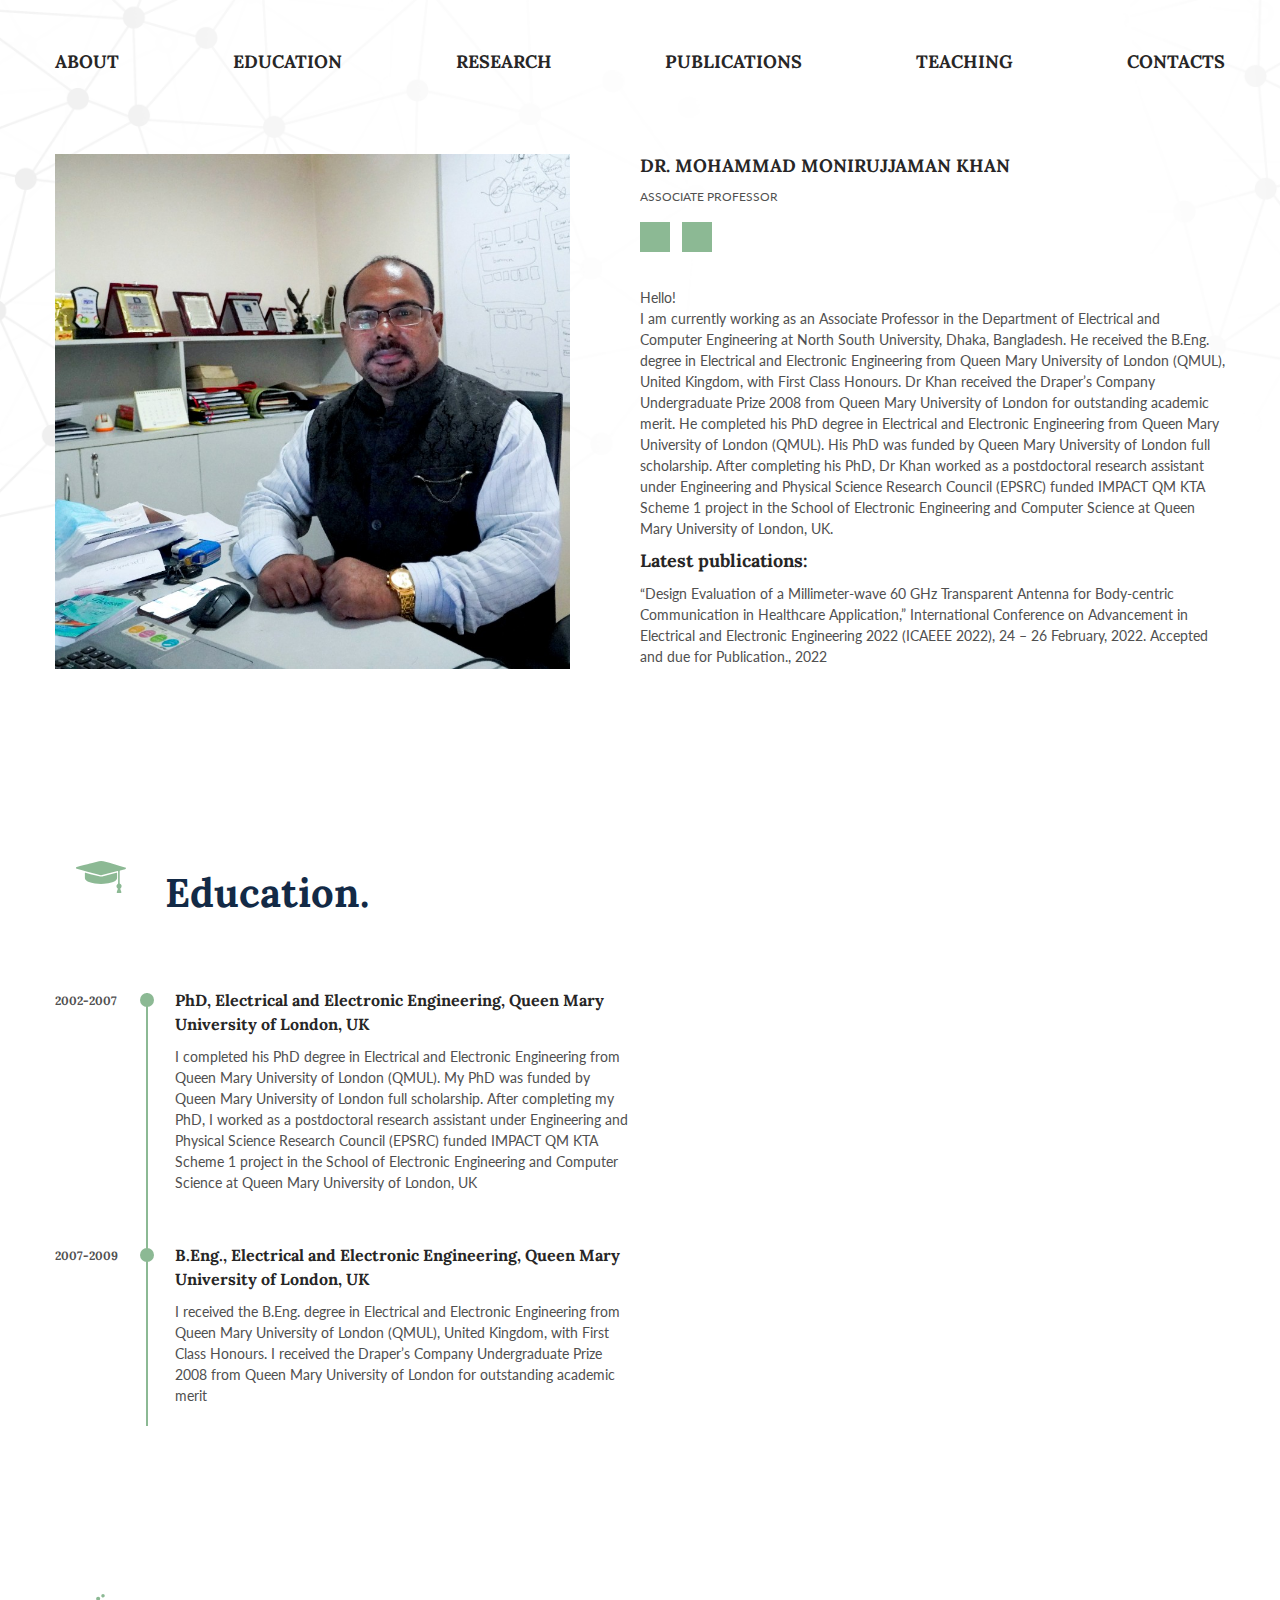
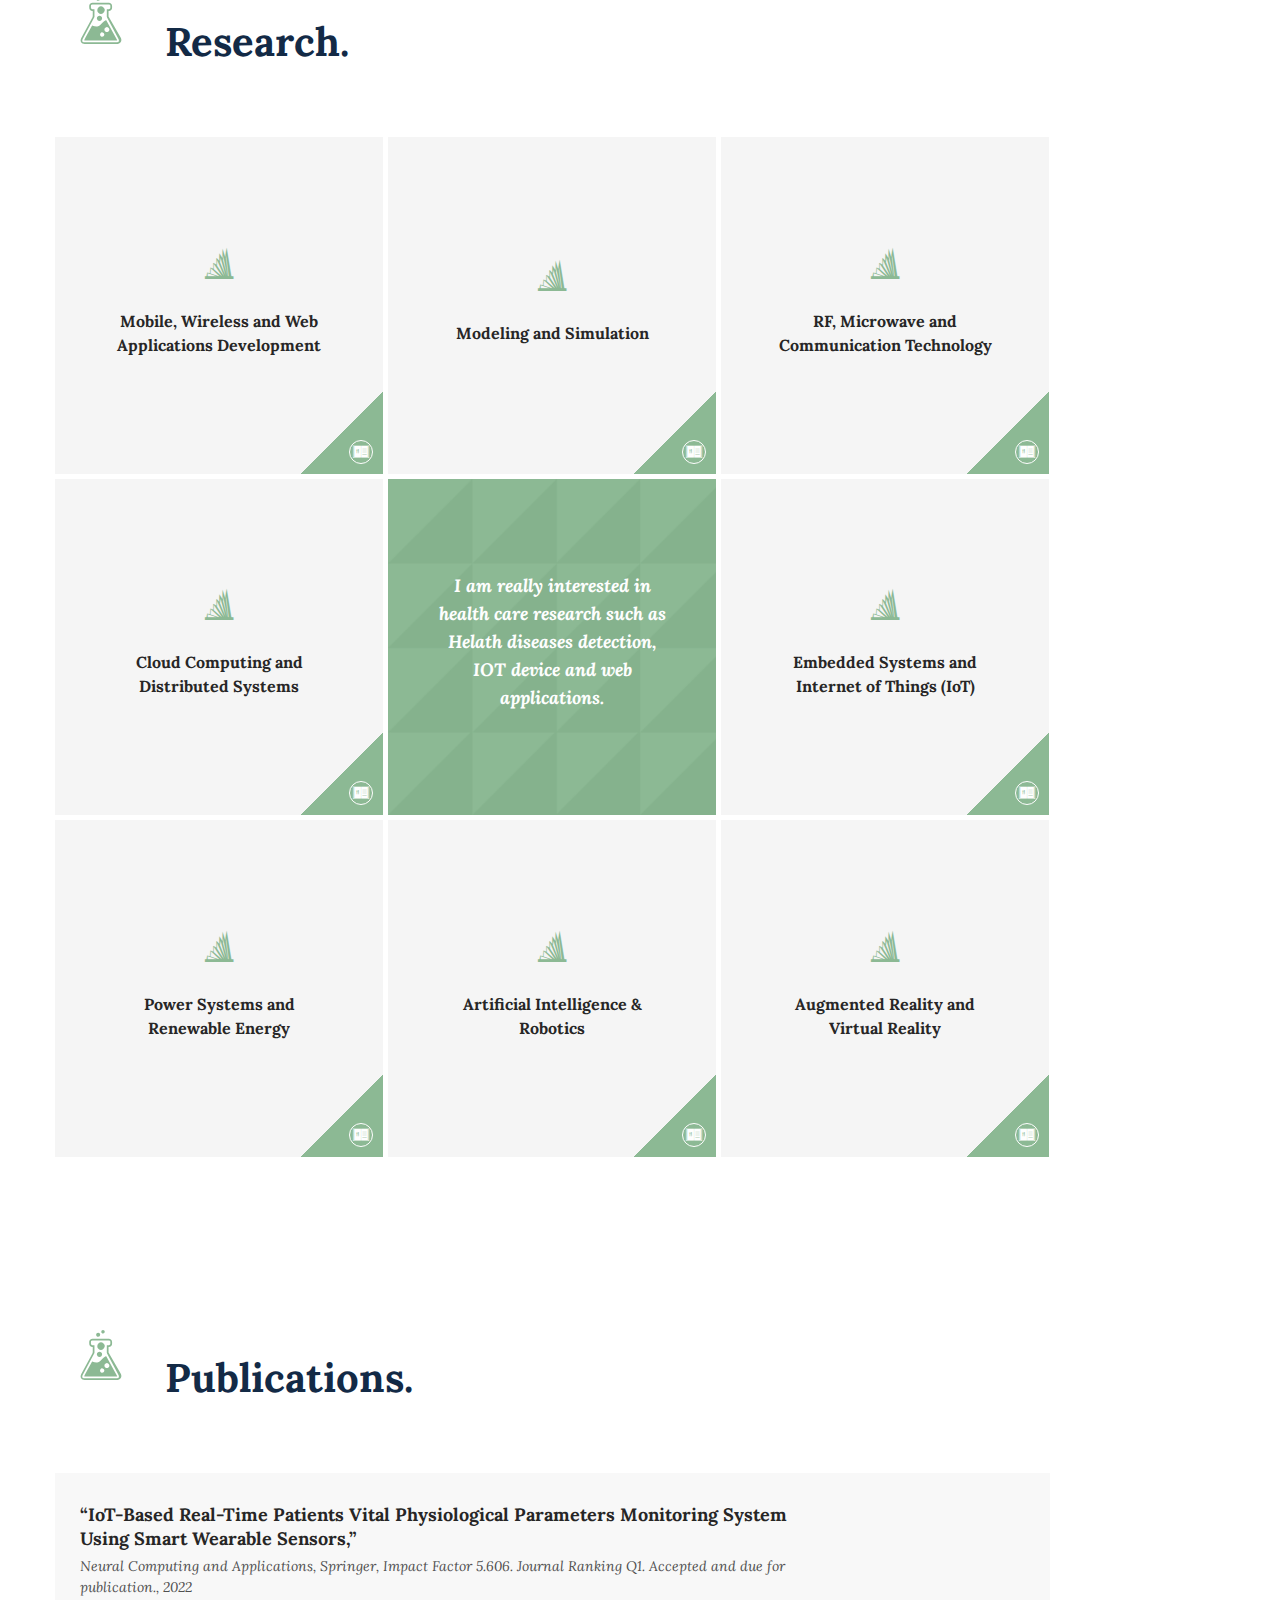
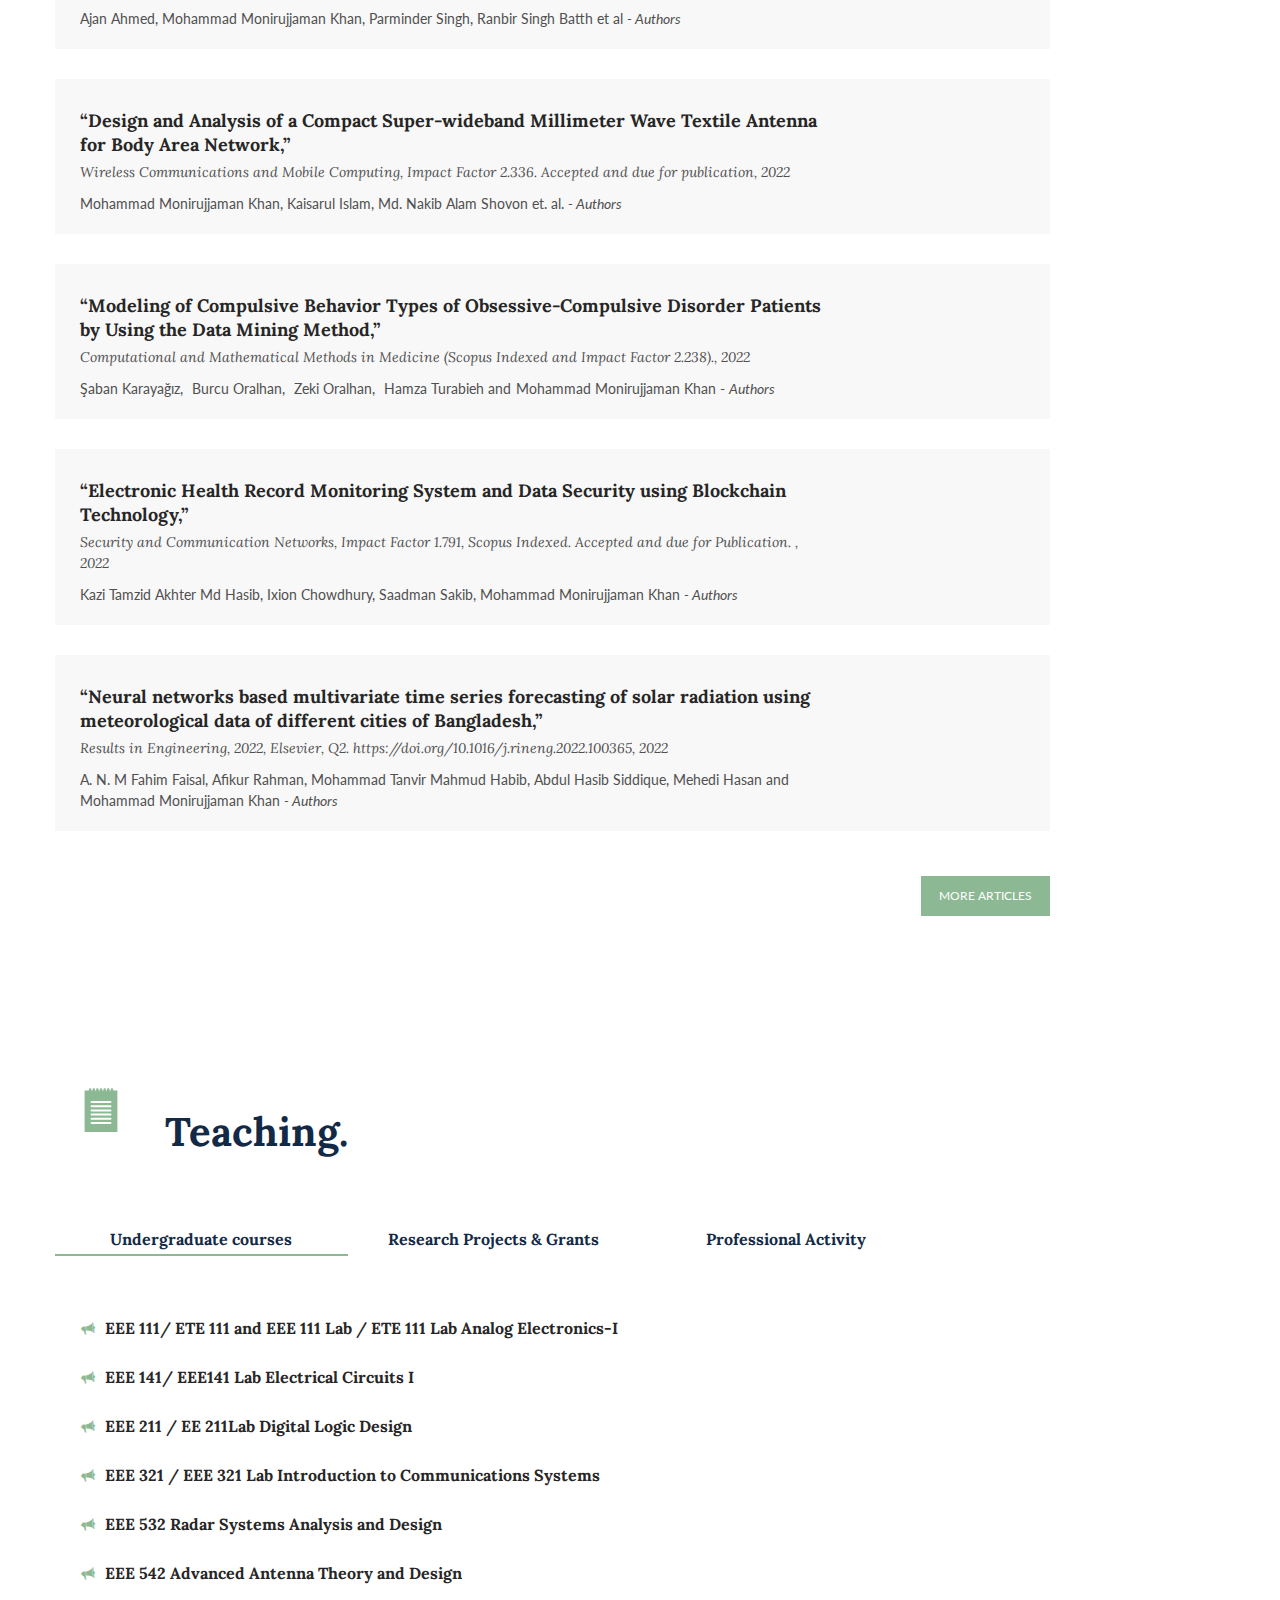
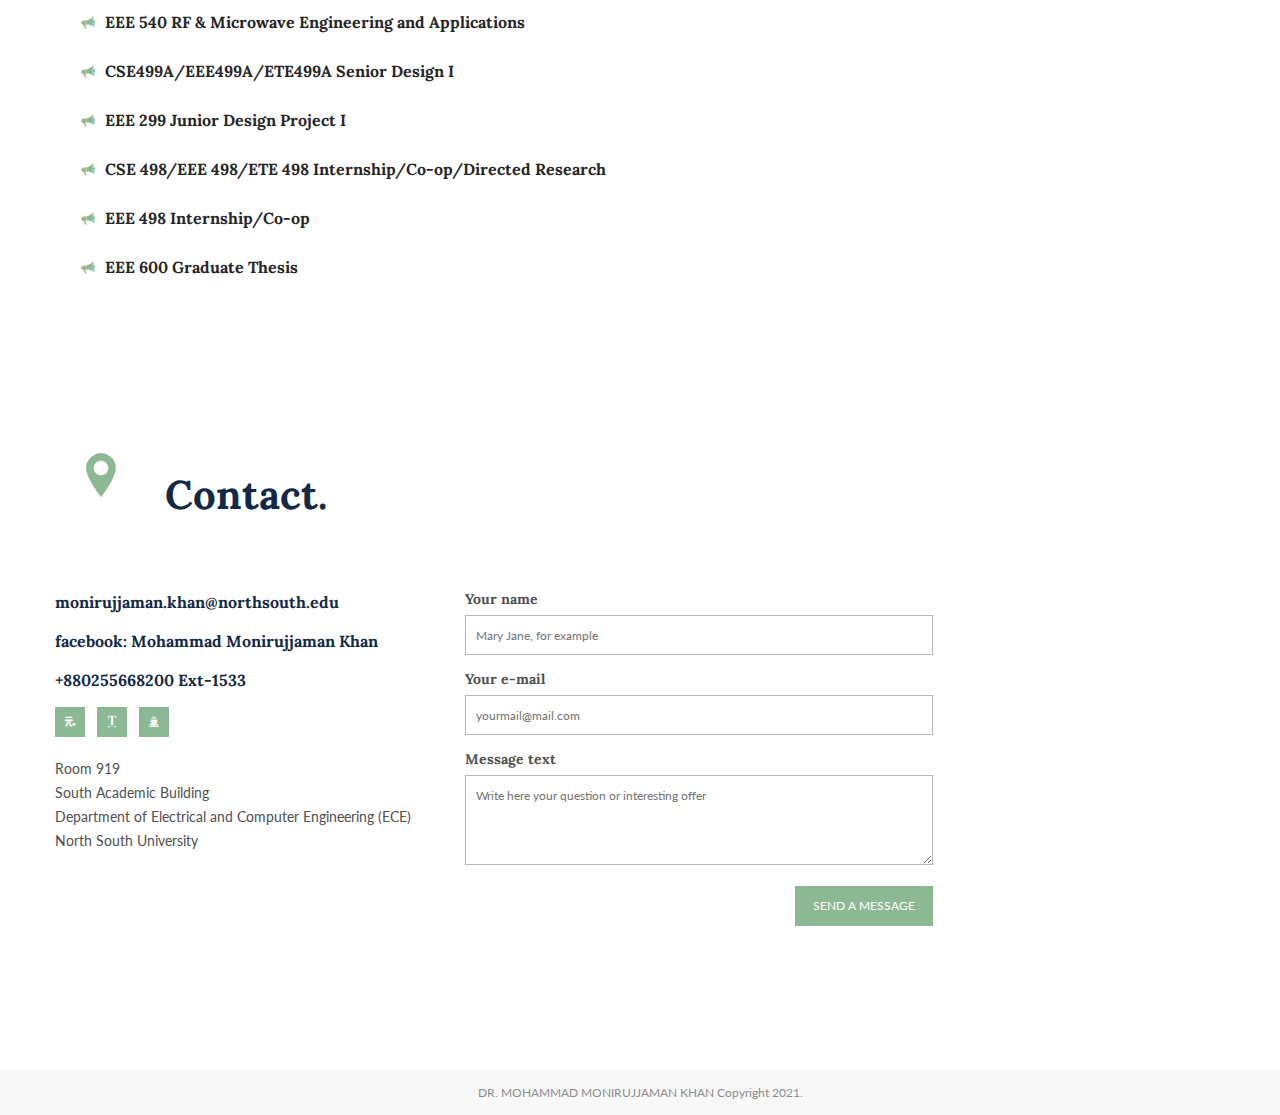
==== index.html @ 9094820d "fgdgd" ====
<!doctype html>
<html class="" lang="en">
<head>
  <meta charset="utf-8">
  <meta http-equiv="x-ua-compatible" content="ie=edge">
  <title>DR. MOHAMMAD MONIRUJJAMAN KHAN - Portfolio</title>
  <meta name="description" content="">
  <meta name="viewport" content="width=device-width, initial-scale=1">

  <!-- inject:css -->
  <!-- endinject -->

  <link href="https://fonts.googleapis.com/css?family=Lato:400,700,900|Lora:400,400i,700" rel="stylesheet">
  
  <link rel="stylesheet" href="https://cdnjs.cloudflare.com/ajax/libs/font-awesome/6.0.0-beta2/css/all.min.css" integrity="sha512-YWzhKL2whUzgiheMoBFwW8CKV4qpHQAEuvilg9FAn5VJUDwKZZxkJNuGM4XkWuk94WCrrwslk8yWNGmY1EduTA==" crossorigin="anonymous" referrerpolicy="no-referrer" />

</head>
<body>
  
<link rel="stylesheet" href="css/style.css" data-pin="img/icofont-location-pin--green.png">





<header class="c-main-header">

  <div class="o-container">

    <!-- NAVIGATION -->
    <div class="c-main-header__nav-wrapper" data-menuAnimated="true">
      <nav class="c-main-nav js-main-nav">
        <ul class="c-main-nav__list nav-fixed--is-active js-main-nav__list">
          <li class="c-main-nav__item"><a href="#section-about" class="c-main-nav__link" data-navPosition="1"><h3>About</h3></a></li>
          <li class="c-main-nav__item"><a href="#section-education" class="c-main-nav__link" data-navPosition="2"><h3>Education</h3></a></li>
          <li class="c-main-nav__item"><a href="#section-research" class="c-main-nav__link" data-navPosition="3"><h3>Research</h3></a></li>
          <li class="c-main-nav__item"><a href="#section-publications" class="c-main-nav__link" data-navPosition="4"><h3>Publications</h3></a></li>
          <li class="c-main-nav__item"><a href="#section-teaching" class="c-main-nav__link" data-navPosition="5"><h3>Teaching</h3></a></li>
          <li class="c-main-nav__item"><a href="#section-contacts" class="c-main-nav__link" data-navPosition="6"><h3>Contacts</h3></a></li>
        </ul>
        <div class="c-main-nav__bars js-main-nav-toggle">
          <span></span>
          <span></span>
          <span></span>
        </div>
      </nav>
    </div>
    <!-- NAVIGATION END -->

    <!-- ABOUT SECTION-->
    <div id="section-about" class="c-screen-about o-screen-about" data-contentPosition="1">
      <div class="o-screen-about__col">
        <figure class="c-screen-about__image">
          <span></span>
          <img src="img/kmm.jpeg" alt="KMM">
        </figure>
      </div>
      <div class="o-screen-about__col">
        <h3 class="u-mb-5">DR. MOHAMMAD MONIRUJJAMAN KHAN</h3>
        <span class="c-screen-about__caption">Associate Professor</span>
        <ul class="c-socials u-mb-35">
          <li class="c-socials__item">
            <a href="https://www.facebook.com/mohammad.m.khan.505" class="c-socials__link">
                <i class="fab fa-facebook-square"></i>
            </a>
          </li>
          <li class="c-socials__item">
            <a href="https://www.facebook.com/groups/1172082643188078/" class="c-socials__link">
                <i class="fab fa-message"></i>
            </a>
          </li>
         
        </li>
        </ul>
        <p class="u-mb-10"><span class="u-block">Hello!</span> I am currently working as an Associate Professor in the Department 
            of Electrical and Computer Engineering at North South University, Dhaka, Bangladesh. He received the B.Eng. degree in Electrical and Electronic Engineering
             from Queen Mary University of London (QMUL), United Kingdom, with First Class Honours. Dr Khan received the Draper’s Company Undergraduate Prize 2008 from
              Queen Mary University of London for outstanding academic merit. He completed his PhD degree in Electrical and Electronic Engineering from 
              Queen Mary University of London (QMUL). His PhD was funded by Queen Mary University of London full scholarship. After completing his PhD, 
              Dr Khan worked as a postdoctoral research assistant under Engineering and Physical Science Research Council (EPSRC) funded IMPACT QM KTA Scheme 
              1 project in the School of Electronic Engineering and Computer Science at Queen Mary University of London, UK.</p>


        <h3 class="u-mb-10">Latest publications:</h3>
       <p class="u-mb-10" >“Design Evaluation of a Millimeter-wave 60 GHz Transparent Antenna for Body-centric Communication in Healthcare Application,” International Conference on Advancement in Electrical and Electronic Engineering 2022 (ICAEEE 2022),
           24 – 26 February, 2022. Accepted and due for Publication., 2022</p>
        
      </div>
    </div>

  </div>

</header>






<main class="o-main">
  <!-- EDUCATION -->
  <div id="section-education" class="o-container js-main-container  wow1 fadeIn" data-contentPosition="2">
    <div class="c-section-heading">
      <svg class="c-section-heading__icon svg-icon" xmlns="http://www.w3.org/2000/svg" width="91" height="91" viewBox="0 0 91 91">
        <rect class="svg-icon__border" x="0.5" y="0.5" width="90" height="90"/>
        <path class="svg-icon__item" d="M440.894,931.53a1,1,0,0,0,.875-0.325,1.027,1.027,0,0,0,.025-0.925q-0.6-1.749-1-2.8a0.455,0.455,0,0,1-.05-0.35,0.482,0.482,0,0,1,.2-0.25,2.786,2.786,0,0,0,1.075-1.575,2.6,2.6,0,0,0-.175-1.775,2.709,2.709,0,0,0-1.35-1.3,0.48,0.48,0,0,1-.3-0.45V909.43a0.5,0.5,0,0,1,.075-0.3,0.784,0.784,0,0,1,.325-0.2l5.1-1.25a0.922,0.922,0,0,0,.8-0.825,0.789,0.789,0,0,0-.75-0.825l-0.25-.1q-4.85-1.6-10.75-3.25-4.25-1.149-10.85-2.85a8.584,8.584,0,0,0-4.4-.05l-7.75,1.95q2.8-.75-7.25,1.85-4.25,1.1-7.2,1.95a1.447,1.447,0,0,0-.6.275,0.856,0.856,0,0,0,0,1.1,1.957,1.957,0,0,0,.6.325q5.051,1.551,11.45,3.3,3.9,1.05,11.55,3.05a4.679,4.679,0,0,0,2.25-.05l15.55-3.95a0.772,0.772,0,0,1,.4,0,0.474,0.474,0,0,1,.1.4v11.85a0.626,0.626,0,0,1-.3.55,2.7,2.7,0,0,0-1.125,1.35,2.588,2.588,0,0,0-.075,1.7,2.78,2.78,0,0,0,1.05,1.45,0.37,0.37,0,0,1,.225.225,0.766,0.766,0,0,1-.025.325q-0.45,1.2-1.05,2.95a0.987,0.987,0,0,0,.05.825,0.754,0.754,0,0,0,.7.325h2.85Zm-35.5-15.25a2.984,2.984,0,0,0,.85,2.25,8.331,8.331,0,0,0,2.45,1.7,25.045,25.045,0,0,0,6.75,1.75,42.519,42.519,0,0,0,9.15.325,32.329,32.329,0,0,0,8.25-1.525,9.633,9.633,0,0,0,3.7-2.1,3.251,3.251,0,0,0,1.05-2.45v-4.35a0.9,0.9,0,0,0-.1-0.575,1.04,1.04,0,0,0-.6.025l-6.65,1.7q-4,1-6.65,1.7a7.824,7.824,0,0,1-1.35.3,3.532,3.532,0,0,1-1.45,0l-5.35-1.3q-4-.95-9.55-2.55a0.487,0.487,0,0,0-.4-0.025,0.436,0.436,0,0,0-.1.35v4.775Z" transform="translate(-375.5 -865.5)"/>
      </svg>
      <h2 class="c-section-heading__header">Education.</h2>
    </div>

    <div class="c-screen-education o-screen-education">
      <div class="o-screen-education__col">
        <div class="c-timeline">
          <ul class="c-timeline__list">
            <li class="c-timeline__item">
              <header class="c-timeline__header">
                <span class="c-timeline__time">2002-2007</span>
                <span class="c-timeline__line"></span>
                <h4 class="c-timeline__heading">PhD, Electrical and Electronic Engineering, Queen Mary University of London, UK</h4>
              </header>
            <p class="c-timeline__body">I completed his PhD degree in Electrical and Electronic
               Engineering from Queen Mary University of London (QMUL). My PhD was funded by Queen Mary University of London full scholarship. After completing my PhD, I worked as a postdoctoral research assistant under Engineering and Physical Science Research Council (EPSRC) funded IMPACT QM KTA Scheme 1 project in the School of Electronic Engineering and Computer Science at Queen Mary University of London, UK</p>
            </li>
            <li class="c-timeline__item">
              <header class="c-timeline__header">
                <span class="c-timeline__time">2007-2009</span>
                <span class="c-timeline__line"></span>
                <h4 class="c-timeline__heading">B.Eng., Electrical and Electronic Engineering, Queen Mary University of London, UK</h4>
              </header>
              <p class="c-timeline__body">I received the B.Eng. degree in Electrical and Electronic Engineering from Queen Mary University of London (QMUL), United Kingdom, with First Class Honours. I received the Draper’s Company Undergraduate
                 Prize 2008 from Queen Mary University of London for outstanding academic merit</p>
            </li>

          </ul>
        </div>
      </div>
      <div class="o-screen-education__col o-screen-education__col--narrow">
        <figure class="c-screen-education__image">
          <img src="pic/umncjq4kpca-chuttersnap.jpg" alt="">
        </figure>
      </div>
    </div>
  </div>

  <!-- RESEARCH -->
  <div id="section-research" class="o-container   wow1 fadeIn" data-contentPosition="3">
    <div class="c-section-heading">
      <svg class="c-section-heading__icon svg-icon" xmlns="http://www.w3.org/2000/svg" width="91" height="91" viewBox="0 0 91 91">
        <rect class="svg-icon__border" x="0.5" y="0.5" width="90" height="90"/>
        <path class="svg-icon__item" d="M441.844,1714.1a3.587,3.587,0,0,1-1.175,2.18,4.8,4.8,0,0,1-2.425,1.12,9.54,9.54,0,0,1-1.5.1,12.291,12.291,0,0,1-1.5,0h-30a5.209,5.209,0,0,1-2.25-.45,3.054,3.054,0,0,1-1.65-1.7,4.191,4.191,0,0,1-.05-2.65,14.023,14.023,0,0,1,.75-1.75l10.95-20.3a2.556,2.556,0,0,0,.25-1.05v-4.65a0.605,0.605,0,0,0-.075-0.35,0.574,0.574,0,0,0-.375-0.15,3.05,3.05,0,0,1-2.175-.97,3.2,3.2,0,0,1-.875-2.28l-0.05-1.65c0.033-.27.067-0.53,0.1-0.8a3.232,3.232,0,0,1,1.125-1.87,3.119,3.119,0,0,1,2.075-.73h16.25a3.213,3.213,0,0,1,2.4.98,3.157,3.157,0,0,1,.9,2.42c0-.5.017-0.12,0.05,1.15a6.137,6.137,0,0,1-.1,1.2,3.257,3.257,0,0,1-1.075,1.8,3.076,3.076,0,0,1-1.925.75,0.574,0.574,0,0,0-.375.15,0.605,0.605,0,0,0-.075.35v4.85a1.7,1.7,0,0,0,.3.8l11.8,20.4a4.6,4.6,0,0,1,.7,3.1h0Zm-2.425.05a4.446,4.446,0,0,0-.675-2.25l-11.2-20.85a1.941,1.941,0,0,1-.25-0.7q0.05-3.645,0-7.2a0.379,0.379,0,0,1,.1-0.32,0.5,0.5,0,0,1,.3-0.08h1.55a1.474,1.474,0,0,0,1.125-.45,1.8,1.8,0,0,0,.475-1.15v-1.65a1.552,1.552,0,0,0-.45-1.15,1.622,1.622,0,0,0-1.2-.45h-16.05a1.722,1.722,0,0,0-1.25.43,1.652,1.652,0,0,0-.45,1.27v1.6a1.755,1.755,0,0,0,.475,1.1,1.474,1.474,0,0,0,1.125.45,9.973,9.973,0,0,0,1.375,0,0.519,0.519,0,0,1,.475.08,0.781,0.781,0,0,1,.1.47q-0.05,3.345,0,6.65a2.09,2.09,0,0,1-.3,1.1l-11.1,20.7a6.541,6.541,0,0,0-.7,1.7,1.652,1.652,0,0,0,1.45,2.2,5.753,5.753,0,0,0,1.3.1h31.25a3.855,3.855,0,0,0,1.5-.25A1.369,1.369,0,0,0,439.419,1714.15Zm-22.2-40.52a1.953,1.953,0,0,1-.575-1.43,2.015,2.015,0,0,1,.575-1.45,1.948,1.948,0,0,1,1.425-.62,1.833,1.833,0,0,1,1.45.6,2.031,2.031,0,0,1,.6,1.47,2.049,2.049,0,0,1-2.05,2.05A2.115,2.115,0,0,1,417.219,1673.63Zm5.05-3.13a1.616,1.616,0,0,1-.525-1.22,1.8,1.8,0,0,1,1.75-1.78,1.734,1.734,0,0,1,1.225.5,1.65,1.65,0,0,1,.525,1.25,1.709,1.709,0,0,1-1.75,1.75A1.734,1.734,0,0,1,422.269,1670.5Zm4.625,23.45,10.3,18.8a3.751,3.751,0,0,1,.45.88,0.2,0.2,0,0,1-.175.27,6.171,6.171,0,0,1-.975.05h-31.1a1.131,1.131,0,0,1-.725-0.12,1.032,1.032,0,0,1,.225-0.68q0.649-1.245,2.6-4.8l4.85-8.85a0.933,0.933,0,0,1,.325-0.4,0.6,0.6,0,0,1,.525.05,19.047,19.047,0,0,0,3.775.75,4.321,4.321,0,0,0,3.775-1.3c0.3-.3.933-0.98,1.9-2.05a13.925,13.925,0,0,1,3.6-2.8,0.712,0.712,0,0,1,.4-0.07,0.463,0.463,0,0,1,.3.27h-0.05Zm-2.35,15.13a1.943,1.943,0,0,0,.2-1.6,2.054,2.054,0,0,0-1.025-1.25,2.132,2.132,0,0,0-2.875.8,2.1,2.1,0,0,0-.175,1.6,2,2,0,0,0,1,1.3,2.05,2.05,0,0,0,1.625.17A2.189,2.189,0,0,0,424.544,1709.08Zm5.025-4.8a2.386,2.386,0,0,0,.2-1.85,2.476,2.476,0,0,0-1.15-1.5,2.325,2.325,0,0,0-1.85-.28,2.352,2.352,0,0,0-1.5,1.18,2.394,2.394,0,0,0-.25,1.9,2.454,2.454,0,0,0,1.175,1.5,2.3,2.3,0,0,0,1.9.22A2.389,2.389,0,0,0,429.569,1704.28Zm-10.725-18.08a3.5,3.5,0,0,1-1.05-2.57,3.465,3.465,0,0,1,1.075-2.58,3.682,3.682,0,0,1,5.15,0,3.622,3.622,0,0,1,0,5.15A3.713,3.713,0,0,1,418.844,1686.2Zm-0.7,7.53a2.643,2.643,0,0,1,1.825-4.53,2.568,2.568,0,0,1,1.85.75,2.477,2.477,0,0,1,.775,1.85,2.62,2.62,0,0,1-.75,1.88,2.493,2.493,0,0,1-1.85.77A2.435,2.435,0,0,1,418.144,1693.73Z" transform="translate(-375.5 -1649.5)"/>
      </svg>
      <h2 class="c-section-heading__header">Research.</h2>
    </div>

    <div class="c-screen-research o-screen-research">
      <div class="o-screen-research__col">
        <div class="c-card o-screen-research__cards js-cards">

          <div class="c-card__item js-toggle-modal">
            <div class="c-card__sizer"></div>
            <div class="c-card__inner">
              <div class="c-card__icon">
                <i class="icofont icofont-brain"></i>
              </div>
              <h4 class="c-card__header">Mobile, Wireless and Web Applications Development</h4>
              <div class="c-card__content js-card-content">
               
              </div>
              <div class="c-card__modal-content js-card-modal-content">
                <p class="c-card__text">Lorem ipsum dolor sit amet, consectetur adipisicing elit, sed do eiusmod tempor incididunt ut labore et dolore magna aliqua. Ut enim ad minim veniam, quis nostrud exercitation ullamco laboris nisi ut aliquip ex ea commodo consequat. Duis aute irure dolor in reprehenderit in voluptate velit esse cillum dolore eu fugiat nulla pariatur. Excepteur sint occaecat cupidatat non proident, sunt in culpa qui officia deserunt mollit anim id est laborum. Sed ut perspiciatis unde omnis iste natus error sit voluptatem accusantium doloremque laudantium, totam rem aperiam, eaque ipsa quae ab illo inventore veritatis et quasi architecto beatae vitae dicta sunt explicabo. Nemo enim ipsam voluptatem quia voluptas sit aspernatur aut odit aut fugit.</p>
                <p class="c-card__link-caption">Check my projects:</p>
                <a class="c-card__link" href="#">Investigation of rabbit’s neuronal reaction</a>
                <a class="c-card__link" href="#">What is the main factor of peoples agression?</a>
              </div>
            </div>
            <div class="c-card__button">
              <button class="c-card__button-field" type="button"></button>
            </div>
          </div>

          <div class="c-card__item js-toggle-modal">
            <div class="c-card__sizer"></div>
            <div class="c-card__inner">
              <div class="c-card__icon">
                <i class="icofont icofont-brain"></i>
              </div>
              <h4 class="c-card__header">Modeling and Simulation</h4>
              <div class="c-card__content js-card-content">
               
              </div>
              <div class="c-card__modal-content js-card-modal-content">
                <p class="c-card__text">Lorem ipsum dolor sit amet, consectetur adipisicing elit, sed do eiusmod tempor incididunt ut labore et dolore magna aliqua. Ut enim ad minim veniam, quis nostrud exercitation ullamco laboris nisi ut aliquip ex ea commodo consequat. Duis aute irure dolor in reprehenderit in voluptate velit esse cillum dolore eu fugiat nulla pariatur. Excepteur sint occaecat cupidatat non proident, sunt in culpa qui officia deserunt mollit anim id est laborum. Sed ut perspiciatis unde omnis iste natus error sit voluptatem accusantium doloremque laudantium, totam rem aperiam, eaque ipsa quae ab illo inventore veritatis et quasi architecto beatae vitae dicta sunt explicabo. Nemo enim ipsam voluptatem quia voluptas sit aspernatur aut odit aut fugit.</p>
                <p class="c-card__link-caption">Check my projects:</p>
                <a class="c-card__link" href="#">Investigation of rabbit’s neuronal reaction</a>
                <a class="c-card__link" href="#">What is the main factor of peoples agression?</a>
              </div>
            </div>
            <div class="c-card__button">
              <button class="c-card__button-field" type="button"></button>
            </div>
          </div>

          <div class="c-card__item js-toggle-modal">
            <div class="c-card__sizer"></div>
            <div class="c-card__inner">
              <div class="c-card__icon">
                <i class="icofont icofont-brain"></i>
              </div>
              <h4 class="c-card__header">RF, Microwave and Communication Technology</h4>
              <div class="c-card__content js-card-content">
                
              </div>
              <div class="c-card__modal-content js-card-modal-content">
                <p class="c-card__text">Lorem ipsum dolor sit amet, consectetur adipisicing elit, sed do eiusmod tempor incididunt ut labore et dolore magna aliqua. Ut enim ad minim veniam, quis nostrud exercitation ullamco laboris nisi ut aliquip ex ea commodo consequat. Duis aute irure dolor in reprehenderit in voluptate velit esse cillum dolore eu fugiat nulla pariatur. Excepteur sint occaecat cupidatat non proident, sunt in culpa qui officia deserunt mollit anim id est laborum. Sed ut perspiciatis unde omnis iste natus error sit voluptatem accusantium doloremque laudantium, totam rem aperiam, eaque ipsa quae ab illo inventore veritatis et quasi architecto beatae vitae dicta sunt explicabo. Nemo enim ipsam voluptatem quia voluptas sit aspernatur aut odit aut fugit.</p>
                <p class="c-card__link-caption">Check my projects:</p>
                <a class="c-card__link" href="#">Investigation of rabbit’s neuronal reaction</a>
                <a class="c-card__link" href="#">What is the main factor of peoples agression?</a>
              </div>
            </div>
            <div class="c-card__button">
              <button class="c-card__button-field" type="button"></button>
            </div>
          </div>

          <div class="c-card__item js-toggle-modal">
            <div class="c-card__sizer"></div>
            <div class="c-card__inner">
              <div class="c-card__icon">
                <i class="icofont icofont-brain"></i>
              </div>
              <h4 class="c-card__header">Cloud Computing and Distributed Systems</h4>
              <div class="c-card__content js-card-content">
                
              </div>
              <div class="c-card__modal-content js-card-modal-content">
               
                <p class="c-card__link-caption">Check my projects:</p>
                <a class="c-card__link" href="#">Investigation of rabbit’s neuronal reaction</a>
                <a class="c-card__link" href="#">What is the main factor of peoples agression?</a>
              </div>
            </div>
            <div class="c-card__button">
              <button class="c-card__button-field" type="button"></button>
            </div>
          </div>

          <div class="c-card__item c-card__item--text-only" style="background-image:url(img/deco-triangle--green.png)">
            <div class="c-card__sizer"></div>
            <div class="c-card__inner">
              <div class="c-card__content">
                <p class="c-card__text">I am really interested in health care research such as Helath diseases detection, IOT device and web applications.</p>
              </div>
            </div>
          </div>

          <div class="c-card__item js-toggle-modal">
            <div class="c-card__sizer"></div>
            <div class="c-card__inner">
              <div class="c-card__icon">
                <i class="icofont icofont-brain"></i>
              </div>
              <h4 class="c-card__header">Embedded Systems and Internet of Things (IoT)</h4>
              <div class="c-card__content js-card-content">
                
              </div>
              <div class="c-card__modal-content js-card-modal-content">
               
                <p class="c-card__link-caption">Check my projects:</p>
                <a class="c-card__link" href="#">Investigation of rabbit’s neuronal reaction</a>
                <a class="c-card__link" href="#">What is the main factor of peoples agression?</a>
              </div>
            </div>
            <div class="c-card__button">
              <button class="c-card__button-field" type="button"></button>
            </div>
          </div>
          <div class="c-card__item js-toggle-modal">
            <div class="c-card__sizer"></div>
            <div class="c-card__inner">
              <div class="c-card__icon">
                <i class="icofont icofont-brain"></i>
              </div>
              <h4 class="c-card__header">Power Systems and Renewable Energy</h4>
              <div class="c-card__content js-card-content">
               
              </div>
              <div class="c-card__modal-content js-card-modal-content">
                
                <p class="c-card__link-caption">Check my projects:</p>
                <a class="c-card__link" href="#">Investigation of rabbit’s neuronal reaction</a>
                <a class="c-card__link" href="#">What is the main factor of peoples agression?</a>
              </div>
            </div>
            <div class="c-card__button">
              <button class="c-card__button-field" type="button"></button>
            </div>
          </div>
          <div class="c-card__item js-toggle-modal">
            <div class="c-card__sizer"></div>
            <div class="c-card__inner">
              <div class="c-card__icon">
                <i class="icofont icofont-brain"></i>
              </div>
              <h4 class="c-card__header">Artificial Intelligence & Robotics</h4>
              <div class="c-card__content js-card-content">
               
              </div>
              <div class="c-card__modal-content js-card-modal-content">
                
                <p class="c-card__link-caption">Check my projects:</p>
                <a class="c-card__link" href="#">Investigation of rabbit’s neuronal reaction</a>
                <a class="c-card__link" href="#">What is the main factor of peoples agression?</a>
              </div>
            </div>
            <div class="c-card__button">
              <button class="c-card__button-field" type="button"></button>
            </div>
          </div>
          <div class="c-card__item js-toggle-modal">
            <div class="c-card__sizer"></div>
            <div class="c-card__inner">
              <div class="c-card__icon">
                <i class="icofont icofont-brain"></i>
              </div>
              <h4 class="c-card__header">Augmented Reality and Virtual Reality</h4>
              <div class="c-card__content js-card-content">
                
              </div>
              <div class="c-card__modal-content js-card-modal-content">
        
                <p class="c-card__link-caption">Check my projects:</p>
                <a class="c-card__link" href="#">Investigation of rabbit’s neuronal reaction</a>
                <a class="c-card__link" href="#">What is the main factor of peoples agression?</a>
              </div>
            </div>
            <div class="c-card__button">
              <button class="c-card__button-field" type="button"></button>
            </div>
          </div>

        </div>
      </div>
    </div>
  </div>

  <!-- PUBLICATIONS -->
  <div id="section-publications" class="o-container   wow1 fadeIn"  data-contentPosition="4">
    <div class="c-section-heading">
      <svg class="c-section-heading__icon svg-icon" xmlns="http://www.w3.org/2000/svg" width="91" height="91" viewBox="0 0 91 91">
        <rect class="svg-icon__border" x="0.5" y="0.5" width="90" height="90"/>
        <path class="svg-icon__item" d="M441.844,1714.1a3.587,3.587,0,0,1-1.175,2.18,4.8,4.8,0,0,1-2.425,1.12,9.54,9.54,0,0,1-1.5.1,12.291,12.291,0,0,1-1.5,0h-30a5.209,5.209,0,0,1-2.25-.45,3.054,3.054,0,0,1-1.65-1.7,4.191,4.191,0,0,1-.05-2.65,14.023,14.023,0,0,1,.75-1.75l10.95-20.3a2.556,2.556,0,0,0,.25-1.05v-4.65a0.605,0.605,0,0,0-.075-0.35,0.574,0.574,0,0,0-.375-0.15,3.05,3.05,0,0,1-2.175-.97,3.2,3.2,0,0,1-.875-2.28l-0.05-1.65c0.033-.27.067-0.53,0.1-0.8a3.232,3.232,0,0,1,1.125-1.87,3.119,3.119,0,0,1,2.075-.73h16.25a3.213,3.213,0,0,1,2.4.98,3.157,3.157,0,0,1,.9,2.42c0-.5.017-0.12,0.05,1.15a6.137,6.137,0,0,1-.1,1.2,3.257,3.257,0,0,1-1.075,1.8,3.076,3.076,0,0,1-1.925.75,0.574,0.574,0,0,0-.375.15,0.605,0.605,0,0,0-.075.35v4.85a1.7,1.7,0,0,0,.3.8l11.8,20.4a4.6,4.6,0,0,1,.7,3.1h0Zm-2.425.05a4.446,4.446,0,0,0-.675-2.25l-11.2-20.85a1.941,1.941,0,0,1-.25-0.7q0.05-3.645,0-7.2a0.379,0.379,0,0,1,.1-0.32,0.5,0.5,0,0,1,.3-0.08h1.55a1.474,1.474,0,0,0,1.125-.45,1.8,1.8,0,0,0,.475-1.15v-1.65a1.552,1.552,0,0,0-.45-1.15,1.622,1.622,0,0,0-1.2-.45h-16.05a1.722,1.722,0,0,0-1.25.43,1.652,1.652,0,0,0-.45,1.27v1.6a1.755,1.755,0,0,0,.475,1.1,1.474,1.474,0,0,0,1.125.45,9.973,9.973,0,0,0,1.375,0,0.519,0.519,0,0,1,.475.08,0.781,0.781,0,0,1,.1.47q-0.05,3.345,0,6.65a2.09,2.09,0,0,1-.3,1.1l-11.1,20.7a6.541,6.541,0,0,0-.7,1.7,1.652,1.652,0,0,0,1.45,2.2,5.753,5.753,0,0,0,1.3.1h31.25a3.855,3.855,0,0,0,1.5-.25A1.369,1.369,0,0,0,439.419,1714.15Zm-22.2-40.52a1.953,1.953,0,0,1-.575-1.43,2.015,2.015,0,0,1,.575-1.45,1.948,1.948,0,0,1,1.425-.62,1.833,1.833,0,0,1,1.45.6,2.031,2.031,0,0,1,.6,1.47,2.049,2.049,0,0,1-2.05,2.05A2.115,2.115,0,0,1,417.219,1673.63Zm5.05-3.13a1.616,1.616,0,0,1-.525-1.22,1.8,1.8,0,0,1,1.75-1.78,1.734,1.734,0,0,1,1.225.5,1.65,1.65,0,0,1,.525,1.25,1.709,1.709,0,0,1-1.75,1.75A1.734,1.734,0,0,1,422.269,1670.5Zm4.625,23.45,10.3,18.8a3.751,3.751,0,0,1,.45.88,0.2,0.2,0,0,1-.175.27,6.171,6.171,0,0,1-.975.05h-31.1a1.131,1.131,0,0,1-.725-0.12,1.032,1.032,0,0,1,.225-0.68q0.649-1.245,2.6-4.8l4.85-8.85a0.933,0.933,0,0,1,.325-0.4,0.6,0.6,0,0,1,.525.05,19.047,19.047,0,0,0,3.775.75,4.321,4.321,0,0,0,3.775-1.3c0.3-.3.933-0.98,1.9-2.05a13.925,13.925,0,0,1,3.6-2.8,0.712,0.712,0,0,1,.4-0.07,0.463,0.463,0,0,1,.3.27h-0.05Zm-2.35,15.13a1.943,1.943,0,0,0,.2-1.6,2.054,2.054,0,0,0-1.025-1.25,2.132,2.132,0,0,0-2.875.8,2.1,2.1,0,0,0-.175,1.6,2,2,0,0,0,1,1.3,2.05,2.05,0,0,0,1.625.17A2.189,2.189,0,0,0,424.544,1709.08Zm5.025-4.8a2.386,2.386,0,0,0,.2-1.85,2.476,2.476,0,0,0-1.15-1.5,2.325,2.325,0,0,0-1.85-.28,2.352,2.352,0,0,0-1.5,1.18,2.394,2.394,0,0,0-.25,1.9,2.454,2.454,0,0,0,1.175,1.5,2.3,2.3,0,0,0,1.9.22A2.389,2.389,0,0,0,429.569,1704.28Zm-10.725-18.08a3.5,3.5,0,0,1-1.05-2.57,3.465,3.465,0,0,1,1.075-2.58,3.682,3.682,0,0,1,5.15,0,3.622,3.622,0,0,1,0,5.15A3.713,3.713,0,0,1,418.844,1686.2Zm-0.7,7.53a2.643,2.643,0,0,1,1.825-4.53,2.568,2.568,0,0,1,1.85.75,2.477,2.477,0,0,1,.775,1.85,2.62,2.62,0,0,1-.75,1.88,2.493,2.493,0,0,1-1.85.77A2.435,2.435,0,0,1,418.144,1693.73Z" transform="translate(-375.5 -1649.5)"/>
      </svg>
      <h2 class="c-section-heading__header">Publications.</h2>
    </div>

    <div class="c-screen-publications o-screen-publications">
      <div class="o-screen-publications__col">
        <div class="c-article">
          <div class="c-article__item">

            <div class="c-article__body">
              <h3 class="c-article__header">“IoT-Based Real-Time Patients Vital Physiological Parameters Monitoring System Using Smart Wearable Sensors,”</h3>
              <p class="c-article__cite">Neural Computing and Applications, Springer, Impact Factor 5.606. Journal Ranking Q1. Accepted and due for publication., 2022</p>
              <p class="c-article__text">Ajan Ahmed, Mohammad Monirujjaman Khan, Parminder Singh, Ranbir Singh Batth et al <i> - Authors</i> </p>   
            </div>
          </div>
          <div class="c-article__item">

            <div class="c-article__body">
              <h3 class="c-article__header">“Design and Analysis of a Compact Super-wideband Millimeter Wave Textile Antenna for Body Area Network,”</h3>
              <p class="c-article__cite">Wireless Communications and Mobile Computing, Impact Factor 2.336. Accepted and due for publication, 2022</p>
              <p class="c-article__text">Mohammad Monirujjaman Khan, Kaisarul Islam, Md. Nakib Alam Shovon et. al. <i> - Authors</i> </p>        
            </div>
          </div>
          <div class="c-article__item">

            <div class="c-article__body">
              <h3 class="c-article__header">“Modeling of Compulsive Behavior Types of Obsessive-Compulsive Disorder Patients by Using the Data Mining Method,”</h3>
              <p class="c-article__cite">Computational and Mathematical Methods in Medicine (Scopus Indexed and Impact Factor 2.238)., 2022</p>
              <p class="c-article__text">Şaban Karayağız,  Burcu Oralhan,  Zeki Oralhan,  Hamza Turabieh and Mohammad Monirujjaman Khan - <i>Authors</i></p>  
            </div>
          </div>
          <div class="c-article__item">

            <div class="c-article__body">
             <h3 class="c-article__header">“Electronic Health Record Monitoring System and Data Security using Blockchain Technology,”</h3>
              <p class="c-article__cite">Security and Communication Networks, Impact Factor 1.791, Scopus Indexed. Accepted and due for Publication. , 2022</p>
              <p class="c-article__text">Kazi Tamzid Akhter Md Hasib, Ixion Chowdhury, Saadman Sakib, Mohammad Monirujjaman Khan <i> - Authors</i></p>  

            </div>
          </div>

          <div class="c-article__item">

            <div class="c-article__body">
              <h3 class="c-article__header">“Neural networks based multivariate time series forecasting of solar radiation using meteorological data of different cities of Bangladesh,”</h3>
              <p class="c-article__cite">Results in Engineering, 2022, Elsevier, Q2. https://doi.org/10.1016/j.rineng.2022.100365, 2022</p>
              <p class="c-article__text">A. N. M Fahim Faisal, Afikur Rahman, Mohammad Tanvir Mahmud Habib, Abdul Hasib Siddique, Mehedi Hasan and Mohammad Monirujjaman Khan <i> - Authors</i></p>       

            </div>
          </div>
        </div>
        <div class="u-text-right">
          <a href="publications.html" class="c-button c-button--primary">More Articles</a>
        </div>
      </div>
    </div>
  </div>

  <!-- TEACHING -->
  <div id="section-teaching" class="o-container   wow1 fadeIn"  data-contentPosition="5">
    <div class="c-section-heading">
      <svg class="c-section-heading__icon svg-icon" xmlns="http://www.w3.org/2000/svg" width="91" height="91" viewBox="0 0 91 91">
        <rect class="svg-icon__border" x="0.5" y="0.5" width="90" height="90"/>
        <path class="svg-icon__item" d="M436.894,3644.08v41.3h-32.8v-41.3h4.25v-1.05a1.437,1.437,0,0,1,.35-1.02,1.091,1.091,0,0,1,.9-0.35,1.151,1.151,0,0,1,.875.4,1.5,1.5,0,0,1,.325,1.02v1h1.2v-1.05a1.42,1.42,0,0,1,.325-0.97,1.1,1.1,0,0,1,.875-0.38,1.179,1.179,0,0,1,.9.38,1.437,1.437,0,0,1,.35,1.02v0.95h1.2v-1.1a1.209,1.209,0,0,1,.35-0.9,1.231,1.231,0,0,1,.85-0.37,1.092,1.092,0,0,1,.85.3,1.112,1.112,0,0,1,.35.87l0.05,1.2h1.2v-0.55a2.417,2.417,0,0,1,.3-1.37,1.08,1.08,0,0,1,.925-0.45,0.916,0.916,0,0,1,.9.42,2.774,2.774,0,0,1,.275,1.4v0.55h1.25v-1.05a1.635,1.635,0,0,1,.375-0.97,0.994,0.994,0,0,1,.85-0.35,1.126,1.126,0,0,1,.85.4,1.635,1.635,0,0,1,.375.97v1.05h1.2v-1.1a1.28,1.28,0,0,1,.35-0.95,1.207,1.207,0,0,1,1.7,0,1.393,1.393,0,0,1,.4.9v1.15h1.2v-1.15a1.209,1.209,0,0,1,.35-0.9,1.231,1.231,0,0,1,.85-0.37,1.092,1.092,0,0,1,.85.3,1.112,1.112,0,0,1,.35.87v1.25h4.25Zm-26.5,10.75a1.018,1.018,0,0,0-.3.75,0.921,0.921,0,0,0,.325.73,1.327,1.327,0,0,0,.875.27h18.75a0.938,0.938,0,0,0,.85-0.8,1.025,1.025,0,0,0-.2-0.9,1.131,1.131,0,0,0-.9-0.35h-18.6A1.082,1.082,0,0,0,410.394,3654.83Zm0,4.15a1.018,1.018,0,0,0-.3.75,0.921,0.921,0,0,0,.325.73,1.327,1.327,0,0,0,.875.27h18.75a0.96,0.96,0,0,0,.85-0.8,0.983,0.983,0,0,0-.225-0.9,1.148,1.148,0,0,0-.875-0.35h-18.6A1.082,1.082,0,0,0,410.394,3658.98Zm0,12.53a1.057,1.057,0,0,0,.025,1.5,1.327,1.327,0,0,0,.875.27l18.75-.05a0.776,0.776,0,0,0,.575-0.22,1.007,1.007,0,0,0,.275-0.58,0.983,0.983,0,0,0-.225-0.9,1.021,1.021,0,0,0-.875-0.3l-13.85-.05h-4.75A1.291,1.291,0,0,0,410.394,3671.51Zm20.25,5.62a1.018,1.018,0,0,0,.3-0.75,0.888,0.888,0,0,0-.325-0.72,1.359,1.359,0,0,0-.925-0.28h-18.7a0.938,0.938,0,0,0-.85.8,0.89,0.89,0,0,0,.175.9,1.212,1.212,0,0,0,.925.35h18.6A1.082,1.082,0,0,0,430.644,3677.13Zm0-8.32a0.987,0.987,0,0,0,.3-0.75,0.921,0.921,0,0,0-.325-0.75,1.359,1.359,0,0,0-.925-0.28h-18.7a0.972,0.972,0,0,0-.575.28,1.3,1.3,0,0,0-.325.57,1.086,1.086,0,0,0,.25.85,1.131,1.131,0,0,0,.9.35h18.6A1.151,1.151,0,0,0,430.644,3668.81Zm0-4.18a1.048,1.048,0,0,0,.3-0.77,0.868,0.868,0,0,0-.325-0.73,1.47,1.47,0,0,0-.925-0.25h-18.7a1.072,1.072,0,0,0-.575.25,1.132,1.132,0,0,0-.325.55,0.983,0.983,0,0,0,.225.9,1.212,1.212,0,0,0,.925.35h18.6A1.082,1.082,0,0,0,430.644,3664.63Z" transform="translate(-374.5 -3619.5)"/>
      </svg>
      <h2 class="c-section-heading__header">Teaching.</h2>
    </div>

    <div class="c-screen-teaching o-screen-teaching">
      <div class="o-screen-teaching__col">
        <nav class="c-tabs  js-tabs">
          <div class="c-tabs__item">
            <input class="u-visuallyhidden" id="tab1" type="radio" name="tabs" checked>
            <label class="c-tabs__header" for="tab1">Undergraduate courses</label>
            <div class="c-tabs__content">
              <ul class="c-tabs__list">
                <li>
                  <h4>EEE 111/ ETE 111 and EEE 111 Lab / ETE 111 Lab  Analog Electronics-I</h4>      
                </li>
                <li>
                  <h4>EEE 141/ EEE141 Lab Electrical Circuits I</h4>
                </li>
                <li>
                  <h4>EEE 211 / EE 211Lab Digital Logic Design</h4>      
                </li>
                <li>
                  <h4>EEE 321 / EEE 321 Lab Introduction to Communications Systems</h4>
                </li>

                <li>
                  <h4>EEE 532 Radar Systems Analysis and Design</h4>      
                </li>
                <li>
                  <h4>EEE 542 Advanced Antenna Theory and Design</h4>
                </li>
                <li>
                  <h4>EEE 540 RF & Microwave Engineering and Applications</h4>
                </li>
                <li>
                  <h4>CSE499A/EEE499A/ETE499A  Senior Design I</h4>
                </li>
                <li>
                  <h4>EEE 299 Junior Design Project I</h4>      
                </li>
                <li>
                  <h4>CSE 498/EEE 498/ETE 498 Internship/Co-op/Directed Research</h4>
                </li>
                <li>
                  <h4>EEE 498 Internship/Co-op</h4>
                </li>
                <li>
                  <h4>EEE 600 Graduate Thesis</h4>
                </li>
                </li>
              </ul>
            </div>
          </div>
          <div class="c-tabs__item">
            <input class="u-visuallyhidden" id="tab2" type="radio" name="tabs">
            <label class="c-tabs__header" for="tab2">Research Projects & Grants</label>
            <div class="c-tabs__content">
              <ul class="c-tabs__list">
                <li>
                  <h4>An Integrated Architecture for Cloud and IoT based Smart City: Smart Healthcare Perspective, Funding Body-UIU/IAR/01/2021/SE/27, Duration: 1 year (2021/2022). Grant amount: BD Taka 499000.</h4>

                </li>
                <li>
                  <h4>Development of A Web and Application Based Online Smart Healthcare System, Funding Body- ICT Ministry, Bangladesh: 1 year (2018/2019). Grant amount: BD Taka 1000000.</h4>
                </li>
                <li>
                  <h4>Development of Remote Patient Monitoring System Using Wearable Sensors, Access to Information Program (a2i), Prime Minister’s Office, Bangladesh. Year 2016-2017. Grant Amount: BD Taka 19,65000.</h4>
                </li>
                <li>
                  <h4>Compact and efficient ultra wideband antenna system design for body-centric wireless communications, Funding Body-Ministry of Science and Technology (MOST), Bangladesh: 1 year (2014/2015).</h4>
                </li>
                <li>
                  <h4>Implantable Antenna Solutions for In-Vivo Dosimetry Medical Sensor Devices, Engineering and Physical Science Research Council (EPSRC) funded IMPACT QM project (Dec,2011-June, 2012). (£10000)</h4>
                </li>
                <li>
                  <h4>Implantable Antenna Solutions for In-Vivo Dosimetry Medical Sensor Devices, Engineering and Physical Science Research Council (EPSRC) funded IMPACT QM project (Dec,2011-June, 2012). (£10000)</h4>
                </li></h4>
                </li>
              </ul>
            </div>
          </div>
          <div class="c-tabs__item">
            <input class="u-visuallyhidden" id="tab3" type="radio" name="tabs">
            <label class="c-tabs__header" for="tab3">Professional Activity</label>
            <div class="c-tabs__content">
              <ul class="c-tabs__list">
                <li>
                  <h4>Invited Speaker: International Conference on Physics for Energy and Environment, 06-08 March, 2014, Atomic Energy Centre, Dhaka, Bangladesh, Organized by the Bangladesh Physical Society (BPS).  (Session Innovative Technology).</h4>
                </li>
                <li>
                  <h4>Session Chair:  2nd International Conference on Advances in Electrical Engineering, (ICAEE-2013), Technical Session 5-2: Wireless Sensing Devices and Systems-II</h4>

                </li>
                <li>
                  <h4>Session Chair: 3rd International Conference on Advances in Electrical Engineering, (ICAEE-2015), Technical Session: Bio-medical Systems and Applications</h4>
                </li>
                <li>
                  <h4>Technical Program Committee: International Conference on Computational Intelligence and Communication Networks (CICN 2015)</h4>
                </li>
                <li>
                  <h4>Member of Local Organising Committee:  Third International Congress on Advanced Electromagnetic Materials in Microwaves and Optics, Queen Mary University of London, UK</h4>
                </li>

              </ul>
            </div>
          </div>
        </nav>
      </div>
    </div>

  </div>

  <!-- CONTACT -->
  <div id="section-contacts" class="o-container   wow1 fadeIn"  data-contentPosition="6">
    <div class="c-section-heading">
      <svg class="c-section-heading__icon svg-icon" xmlns="http://www.w3.org/2000/svg" width="91" height="91" viewBox="0 0 91 91">
        <rect class="svg-icon__border" x="0.5" y="0.5" width="90" height="90"/>
        <path class="svg-icon__item" d="M420.244,4496.18c0.233,0.2.367,0.27,0.4,0.2l0.2-.2q-1.151,1.6,3.35-4.75c1.3-1.83,2.383-3.42,3.25-4.75a58.686,58.686,0,0,0,7.15-14.4,15.384,15.384,0,0,0,.45-7.85,14.379,14.379,0,0,0-2.65-5.85,14.757,14.757,0,0,0-4.9-4.2,14.9,14.9,0,0,0-21.55,16.15,24.1,24.1,0,0,0,1.1,3.75q0.551,1.5,1.55,3.6a93.535,93.535,0,0,0,8.15,13.65q0.85,1.2,2.8,3.8A3.731,3.731,0,0,0,420.244,4496.18Zm7.5-28.45a7.526,7.526,0,0,1-1.15,3.75,7.039,7.039,0,0,1-2.775,2.53,7.4,7.4,0,0,1-3.775.77,6.485,6.485,0,0,1-3.5-1.12,7.688,7.688,0,0,1-2.5-2.75,6.6,6.6,0,0,1-.8-3.53,7.617,7.617,0,0,1,1.15-3.8,7.079,7.079,0,0,1,2.825-2.55,7.263,7.263,0,0,1,3.875-.75,6.615,6.615,0,0,1,3.425,1.18,7.393,7.393,0,0,1,2.45,2.75,7.065,7.065,0,0,1,.825,3.52h-0.05Z" transform="translate(-374.5 -4428.5)"/>
      </svg>
      <h2 class="c-section-heading__header">Contact.</h2>
    </div>

    <div class="c-screen-contact o-screen-contact">
      <div class="o-screen-contact__col-info">
        <a class="c-screen-contact__item" href="mailto:monirujjaman.khan@northsouth.edu">monirujjaman.khan@northsouth.edu</a>
        <a class="c-screen-contact__item">facebook: Mohammad Monirujjaman Khan</a>
        <a class="c-screen-contact__item" href="tel:+88025566820">+880255668200 Ext-1533</a>
        <ul class="c-socials u-mb-20">
          <li class="c-socials__item">
            <a href="#" class="c-socials__link">
              <i class="icofont icofont-brand-linkedin"></i>
            </a>
          </li>
          <li class="c-socials__item">
            <a href="#" class="c-socials__link">
              <i class="icofont icofont-social-facebook"></i>
            </a>
          </li>
          <li class="c-socials__item">
            <a href="#" class="c-socials__link">
              <i class="icofont icofont-social-twitter"></i>
            </a>
          </li>
        </ul>
        <ul class="c-screen-contact__address">
          <li>Room 919</li>
          <li>South Academic Building</li>
          <li>Department of Electrical and Computer Engineering (ECE)</li>
          <li>North South University</li>
        </ul>
      </div>
      <div class="o-screen-contact__col-form">
        <form class="c-form js-form-validation" action="mailto:monirujjaman.khan@northsouth.edu" method="get">
          <label for="contact-name">Your name</label>
          <input class="c-form__field" id="contact-name" type="text" placeholder="Mary Jane, for example" required>
          <label for="contact-email">Your e-mail</label>
          <input class="c-form__field" id="contact-email" type="email" placeholder="yourmail@mail.com" required>
          <label for="contact-message">Message text</label>
          <textarea class="c-form__field" id="contact-message" name="name" placeholder="Write here your question or interesting offer" required></textarea>
          <fieldset class="u-text-right">
            <button class="c-button c-button--primary" type="submit" name="contact-submit">send a message</button>
          </fieldset>
        </form>
      </div>
    </div>
  </div>
</main>


<footer class="c-main-footer js-main-footer">
  <div class="c-main-footer__top o-container js-main-footer-top"></div>
  <div class="c-main-footer__bottom js-main-footer-bottom">
    <p class="c-main-footer__text">DR. MOHAMMAD MONIRUJJAMAN KHAN Copyright 2021.</p>
  </div>
</footer>


    <script src="js/jquery.min.js"></script>
    <script src="js/wow.min.js"></script>
    <script src="js/jquery.waypoints.min.js"></script>
    <script src="js/inview.min.js"></script>
    <script src="js/main.js"></script>

    
</body>
</html>
---- css/style.css ----
@charset "UTF-8";
/*------------------------------------
    #MAIN
\*------------------------------------*/
/**
 * SETTINGS -s
 * Type...............Theme fonts loading.
 *
 * TOOLS -t
 * Mixins...............Global mixins.
 *
 * GENERIC -g
 * Reset................…Normalize or reset browser defaults.
 * Box-sizing...........More manageable box-model.
 * Shared...............Share certain high-level styles as broadly as possible.
 *
 * Base -b
 * Scaffolding................…Style bare tags.
 *
 * OBJECTS -o
 * Layout...............Simple Layout abstraction tool.
 * Media.................Generic layout of text+image or image only blocks.
 * Animations.................Animation functions.
 *
 * COMPONENTS -c
 * Forms................Form styling.
 * Buttons..............Button styles.
 * etc...
 *
 * THEMES -t
 * Themes................Global themes, like changing all page colors.
 *
 * UTILITIES -u
 * Helpers..............Helper classes of any purpose.
 * States...............States of components. Like --is-hidden or smth else.
 *
 * VENDOR -v
 * Modifications..............Change vendor style (JS plugins and so on).
 *
 */
/* ==========================================================================
   #BOX-SIZING
   ========================================================================== */
/**
 * More sensible default box-sizing:
 * css-tricks.com/inheriting-box-sizing-probably-slightly-better-best-practice
 */
*, *:before, *:after {
  box-sizing: border-box; }

/**
 * As well as using normalize.css, it is often advantageous to remove all
 * margins from certain elements.
 */
body,
h1, h2, h3, h4, h5, h6,
p, blockquote, pre,
dl, dd, ol, ul,
form, fieldset, legend,
figure,
table, th, td, caption,
hr {
  margin: 0;
  padding: 0; }

/**
 * Remove trailing margins from nested lists.
 */
li > ol,
li > ul {
  margin-bottom: 0; }

/**
 * Remove default table spacing.
 */
table {
  border-collapse: collapse;
  border-spacing: 0; }

/**
 * 1. Reset Chrome and Firefox behaviour which sets a `min-width: min-content;`
 *    on fieldsets.
 */
fieldset {
  min-width: 0;
  /* [1] */
  border: 0; }

html {
  font-size: 100%;
  -webkit-tap-highlight-color: transparent; }

body {
  font-family: "Lato", sans-serif;
  font-size: 100%;
  line-height: 1.5;
  color: #505050;
  background-color: #ffffff; }

input,
button,
select,
textarea {
  font-family: inherit;
  font-size: inherit;
  line-height: inherit; }

a {
  color: #132a46;
  text-decoration: none;
  transition: all 0.3s; }
  a:hover, a:focus {
    color: #8cb994;
    text-decoration: none; }

img {
  vertical-align: middle;
  max-width: 100%; }

hr {
  margin-top: 0;
  margin-bottom: 0;
  border: 0;
  border-top: 1px solid black; }

.sr-only {
  position: absolute;
  width: 1px;
  height: 1px;
  margin: -1px;
  padding: 0;
  overflow: hidden;
  clip: rect(0, 0, 0, 0);
  border: 0; }

[role="button"] {
  cursor: pointer; }

h1, h2, h3, h4 {
  font-family: "Lora", sans-serif; }

h1 {
  color: #132a46;
  line-height: 1.17;
  font-size: 30px; }
  @media (min-width: 480px) {
    h1 {
      font-size: 30px;
      font-size: calc( 0.05556 * 100vw + 3.33333px); } }
  @media (min-width: 1200px) {
    h1 {
      font-size: 70px; } }

h2 {
  color: #132a46;
  line-height: 1.25;
  font-size: 30px; }
  @media (min-width: 320px) {
    h2 {
      font-size: 30px;
      font-size: calc( 0.01136 * 100vw + 26.36364px); } }
  @media (min-width: 1200px) {
    h2 {
      font-size: 40px; } }

h3 {
  color: #272626;
  font-size: 1.125rem;
  line-height: 1.333333; }

h4 {
  color: #272626;
  font-size: 1rem;
  line-height: 1.5; }

p {
  font-size: 0.875rem; }

/*!
 * animate.css -http://daneden.me/animate
 * Version - 3.5.1
 * Licensed under the MIT license - http://opensource.org/licenses/MIT
 *
 * Copyright (c) 2016 Daniel Eden
 */
.animated {
  animation-duration: 1s;
  animation-fill-mode: both; }

.animated.infinite {
  animation-iteration-count: infinite; }

.animated.hinge {
  animation-duration: 2s; }

.animated.flipOutX,
.animated.flipOutY,
.animated.bounceIn,
.animated.bounceOut {
  animation-duration: .75s; }

@keyframes fadeIn {
  from {
    opacity: 0; }
  to {
    opacity: 1; } }

.fadeIn {
  animation-name: fadeIn; }

@keyframes svgBorder {
  0% {
    stroke-dasharray: 10px, 360px;
    stroke-dashoffset: 10; }
  100% {
    stroke-dasharray: 360px, 0px;
    stroke-dashoffset: 0; } }

.svgBorder .svg-icon__border {
  animation-name: svgBorder;
  animation-duration: 2s;
  animation-fill-mode: forwards;
  animation-timing-function: linear;
  animation-iteration-count: 1; }

@keyframes slideInNavWrap {
  0% {
    transform: translateX(200%); }
  100% {
    transform: translateX(0%); } }

@keyframes slideOutToTopNavWrap {
  0% {
    transform: translateX(0%); }
  100% {
    transform: translateY(200%); } }

@keyframes slideOutToTopNavList {
  0% {
    display: -ms-flexbox;
    display: flex;
    -ms-flex-direction: column;
        flex-direction: column;
    -ms-flex-align: start;
        align-items: flex-start; }
  100% {
    display: -ms-flexbox;
    display: flex;
    -ms-flex-direction: row;
        flex-direction: row;
    -ms-flex-pack: justify;
        justify-content: space-between; } }

@keyframes slideToBottomNavWrap {
  0% {
    transform: translateY(200%); }
  100% {
    transform: translateY(0%); } }

@keyframes hideNavInBottom {
  100% {
    transform: translateX(200%);
    opacity: 0; } }

.o-container {
  width: 100%;
  padding-left: 15px;
  padding-right: 15px; }
  @media (min-width: 600px) {
    .o-container {
      margin: 0 auto; } }
  @media (min-width: 1200px) {
    .o-container {
      max-width: 1200px; } }

.o-screen-about {
  display: -ms-flexbox;
  display: flex;
  -ms-flex-wrap: wrap;
      flex-wrap: wrap;
  -ms-flex-pack: end;
      justify-content: flex-end;
  -ms-flex-align: stretch;
      align-items: stretch; }
  .o-screen-about__col {
    -ms-flex-preferred-size: 100%;
        flex-basis: 100%; }
    @media (min-width: 600px) {
      .o-screen-about__col {
        -ms-flex-preferred-size: 50%;
            flex-basis: 50%; } }

.o-screen-education {
  display: -ms-flexbox;
  display: flex;
  -ms-flex-wrap: wrap;
      flex-wrap: wrap;
  -ms-flex-pack: start;
      justify-content: flex-start;
  -ms-flex-align: stretch;
      align-items: stretch; }
  .o-screen-education__col {
    -ms-flex-preferred-size: 100%;
        flex-basis: 100%; }
    @media (min-width: 600px) {
      .o-screen-education__col {
        -ms-flex-preferred-size: 60%;
            flex-basis: 60%; } }
    @media (min-width: 900px) {
      .o-screen-education__col {
        -ms-flex-preferred-size: 55%;
            flex-basis: 55%; } }
    .o-screen-education__col--narrow {
      -ms-flex-preferred-size: 100%;
          flex-basis: 100%; }
      @media (min-width: 600px) {
        .o-screen-education__col--narrow {
          -ms-flex-preferred-size: 40%;
              flex-basis: 40%; } }
      @media (min-width: 900px) {
        .o-screen-education__col--narrow {
          -ms-flex-preferred-size: 30%;
              flex-basis: 30%; } }

.o-screen-research {
  display: -ms-flexbox;
  display: flex; }
  .o-screen-research__col {
    -ms-flex-preferred-size: 100%;
        flex-basis: 100%; }
    @media (min-width: 900px) {
      .o-screen-research__col {
        -ms-flex-preferred-size: 85%;
            flex-basis: 85%; } }
  .o-screen-research__cards {
    display: -ms-flexbox;
    display: flex;
    -ms-flex-wrap: wrap;
        flex-wrap: wrap;
    -ms-flex-pack: justify;
        justify-content: space-between; }
    .o-screen-research__cards > * {
      -ms-flex-preferred-size: 100%;
          flex-basis: 100%; }
      @media (min-width: 600px) {
        .o-screen-research__cards > * {
          -ms-flex-preferred-size: calc(50% - 3px);
              flex-basis: calc(50% - 3px); } }
      @media (min-width: 1200px) {
        .o-screen-research__cards > * {
          -ms-flex-preferred-size: calc(33.3333333% - 3px);
              flex-basis: calc(33.3333333% - 3px); } }

.o-screen-publications {
  display: -ms-flexbox;
  display: flex; }
  .o-screen-publications__col {
    -ms-flex-preferred-size: 100%;
        flex-basis: 100%; }
    @media (min-width: 900px) {
      .o-screen-publications__col {
        -ms-flex-preferred-size: 85%;
            flex-basis: 85%; } }

.o-screen-teaching {
  display: -ms-flexbox;
  display: flex; }
  .o-screen-teaching__col {
    -ms-flex-preferred-size: 100%;
        flex-basis: 100%; }
    @media (min-width: 900px) {
      .o-screen-teaching__col {
        -ms-flex-preferred-size: 75%;
            flex-basis: 75%; } }

.o-screen-contact {
  margin-bottom: 70px;
  display: -ms-flexbox;
  display: flex;
  -ms-flex-pack: start;
      justify-content: flex-start;
  -ms-flex-direction: column;
      flex-direction: column; }
  @media (min-width: 900px) {
    .o-screen-contact {
      -ms-flex-direction: row;
          flex-direction: row; } }
  .o-screen-contact__col-info {
    margin-bottom: 30px; }
    @media (min-width: 900px) {
      .o-screen-contact__col-info {
        margin-bottom: 0;
        -ms-flex-preferred-size: 35%;
            flex-basis: 35%; } }
  @media (min-width: 900px) {
    .o-screen-contact__col-form {
      -ms-flex-preferred-size: 40%;
          flex-basis: 40%; } }

.c-form label {
  margin-bottom: 7px;
  display: block;
  font-family: "Lora", sans-serif;
  font-size: 0.875rem;
  line-height: 1.2888;
  font-weight: 700; }

.c-form input, .c-form textarea {
  margin-bottom: 15px;
  display: inline-block;
  width: 100%;
  outline: none;
  padding: 9px 0px 8px 10px;
  font-size: 0.75rem;
  line-height: 1.75;
  border: 1px solid #b7b7b7; }
  .c-form input:placeholder, .c-form textarea:placeholder {
    color: #aeaeae; }
  .c-form input:valid, .c-form textarea:valid {
    box-shadow: inset 0px 0px 6px 0px #8cb994; }
  .c-form input[data-touched]:invalid, .c-form textarea[data-touched]:invalid {
    box-shadow: inset 0px 0px 6px 0px #f1a7a7; }

.c-form textarea {
  resize: vertical;
  min-height: 90px; }

.c-button {
  display: inline-block;
  border: none;
  background: none;
  box-sizing: none;
  outline: none;
  padding-top: 14px;
  padding-bottom: 14px;
  font-family: "Lato", sans-serif;
  font-size: 0.75rem;
  text-transform: uppercase;
  line-height: 1;
  color: #8cb994;
  transition: all 0.3s;
  position: relative; }
  .c-button--primary {
    padding-left: 16px;
    padding-right: 16px;
    padding-top: 12px;
    padding-bottom: 12px;
    background: #8cb994;
    color: #ffffff;
    border: 2px solid #8cb994; }
    .c-button--primary:hover, .c-button--primary:active, .c-button--primary:focus {
      color: #505050;
      background: #ffffff; }
  .c-button--bold-text::before, .c-button--simple-text::before {
    content: "";
    position: absolute;
    height: 1px;
    background: #8cb994;
    bottom: 13px;
    left: 50%;
    right: 50%;
    transition: all 0.3s; }
  .c-button--bold-text:hover::before, .c-button--simple-text:hover::before {
    left: 0;
    right: 0; }
  .c-button--bold-text {
    font-weight: 900; }
  .c-button--simple-text {
    font-weight: 400; }

.c-main-header {
  background-image: url("../img/header.png");
  background-position: center;
  background-repeat: no-repeat;
  background-size: cover; }
  .c-main-header__nav-wrapper {
    padding-top: 30px;
    padding-bottom: 30px; }
    @media (min-width: 900px) {
      .c-main-header__nav-wrapper {
        padding-top: 25px;
        padding-bottom: 55px;
        min-height: 145px; } }
  .c-main-header--fullwidth {
    background-size: cover;
    background-attachment: fixed;
    min-height: 60vh;
    color: #ffffff;
    padding-bottom: 100px; }
    @media (max-width: 599px) {
      .c-main-header--fullwidth {
        min-height: 100vh; } }
    @media (max-width: 900px) {
      .c-main-header--fullwidth {
        background-color: #151515;
        background-image: none !important; } }

.c-main-footer {
  overflow: hidden; }
  .c-main-footer__map {
    height: 365px;
    transition: margin 0.3s; }
  .c-main-footer__top {
    display: none; }
    @media (min-width: 900px) {
      .c-main-footer__top {
        display: block; } }
  .c-main-footer__bottom {
    padding-top: 5px;
    padding-bottom: 5px;
    height: 45px;
    display: -ms-flexbox;
    display: flex;
    -ms-flex-pack: center;
        justify-content: center;
    -ms-flex-align: center;
        align-items: center;
    background-color: #f8f8f8; }
  .c-main-footer__text {
    font-size: 0.75rem;
    line-height: 1.75;
    color: #8d8d8d; }

.c-main-nav {
  position: relative;
  min-height: 35px;
  transition: transform 1s, opacity 1s; }
  @media (min-width: 900px) {
    .c-main-nav {
      position: static; } }
  .c-main-nav__list {
    list-style: none;
    display: -ms-flexbox;
    display: flex;
    -ms-flex-pack: start;
        justify-content: flex-start;
    -ms-flex-direction: column;
        flex-direction: column;
    -ms-flex-align: center;
        align-items: center;
    padding-top: 60px;
    width: calc(100% + 30px);
    height: 100vh;
    transform: translateY(-100%);
    position: absolute;
    top: -30px;
    left: -15px;
    z-index: 100;
    opacity: 0;
    transition: transform 0.5s; }
    @media (min-width: 900px) {
      .c-main-nav__list {
        padding-top: 0;
        height: auto;
        position: static;
        -ms-flex-pack: justify;
            justify-content: space-between;
        -ms-flex-direction: row;
            flex-direction: row;
        transform: none;
        height: auto;
        overflow: visible;
        opacity: 1;
        width: 100%; } }
    @media (max-width: 900px) {
      .c-main-nav__list--is-visible {
        transform: translateY(0%);
        opacity: 1;
        background: #ffffff; } }
  .c-main-nav__link {
    padding-top: 10px;
    padding-bottom: 10px;
    display: inline-block;
    text-transform: uppercase;
    color: #132a46;
    position: relative; }
    .c-main-nav__link::before {
      content: "";
      position: absolute;
      bottom: 5px;
      left: 50%;
      right: 50%;
      height: 1px;
      background-color: #8cb994;
      transition: all 0.3s; }
  .c-main-nav__item {
    font-size: 1rem;
    line-height: 1.333333;
    font-weight: 400;
    transition: none;
    margin-top: 10px;
    margin-bottom: 10px; }
    @media (min-width: 900px) {
      .c-main-nav__item {
        margin-top: 15px;
        margin-bottom: 15px;
        font-size: 0.75rem; } }
    .c-main-nav__item:hover {
      color: #8cb994; }
      .c-main-nav__item:hover .c-main-nav__link::before {
        left: 0;
        right: 0; }
  .c-main-nav__bars {
    display: block;
    position: absolute;
    top: 0;
    right: 0;
    width: 35px;
    height: 35px;
    line-height: 0;
    font-size: 0;
    cursor: pointer;
    visibility: visible;
    opacity: 1;
    transition: all 0.3s;
    z-index: 101; }
    @media (min-width: 900px) {
      .c-main-nav__bars {
        visibility: hidden;
        opacity: 0; } }
    .c-main-nav__bars > span {
      position: absolute;
      display: inline-block;
      width: 100%;
      height: 3px;
      background: #132a46;
      transition: all 0.5s; }
      .c-main-nav__bars > span:nth-child(1) {
        top: 8px; }
      .c-main-nav__bars > span:nth-child(2) {
        top: 15px; }
      .c-main-nav__bars > span:nth-child(3) {
        top: 22px; }
    .c-main-nav__bars--is-toggled > span:nth-child(1) {
      top: 15px;
      transform: rotate(45deg); }
    .c-main-nav__bars--is-toggled > span:nth-child(2) {
      display: none; }
    .c-main-nav__bars--is-toggled > span:nth-child(3) {
      top: 15px;
      transform: rotate(-45deg); }

.c-socials {
  list-style: none;
  line-height: 0; }
  .c-socials__link {
    color: #ffffff;
    font-size: 0.75rem;
    width: 100%;
    height: 100%;
    display: -ms-flexbox;
    display: flex;
    -ms-flex-pack: center;
        justify-content: center;
    -ms-flex-align: center;
        align-items: center;
    position: relative; }
  .c-socials__item {
    display: inline-block;
    margin-right: 8px;
    line-height: 1;
    width: 30px;
    height: 30px;
    background: #8cb994;
    border: 1px solid #8cb994;
    text-align: center;
    transition: all 0.3s; }
    .c-socials__item:hover {
      background-color: #ffffff; }
      .c-socials__item:hover .c-socials__link {
        color: #8cb994; }

.c-screen-about__image {
  display: inline-block;
  width: 100%;
  position: relative; }
  @media (min-width: 600px) {
    .c-screen-about__image {
      width: calc(100% - 70px); } }
  .c-screen-about__image span {
    display: block;
    margin-top: 100%; }
  .c-screen-about__image img {
    position: absolute;
    top: 0;
    bottom: 0;
    right: 0;
    left: 0;
    height: 100%;
    object-fit: cover; }

.c-screen-about__caption {
  display: inline-block;
  margin-bottom: 15px;
  text-transform: uppercase;
  font-size: 0.75rem;
  line-height: 1.66666; }

.c-screen-about--fullwidth .c-screen-about__header {
  color: #ffffff; }

.c-screen-education__image {
  height: 100%;
  position: relative;
  display: none; }
  @media (min-width: 600px) {
    .c-screen-education__image {
      display: inherit; } }
  .c-screen-education__image img {
    height: 100%;
    position: absolute;
    top: 0;
    bottom: 0;
    left: 0;
    right: 0;
    object-fit: cover; }

.c-screen-contact__address {
  list-style: none;
  font-size: 0.875rem;
  line-height: 1.7142; }

.c-screen-contact__item {
  margin-bottom: 15px;
  display: block;
  font-family: "Lora", sans-serif;
  font-weight: 700; }

.c-section-heading {
  margin-top: 20px;
  padding-top: 50px;
  margin-bottom: 50px; }
  @media (min-width: 900px) {
    .c-section-heading {
      margin-top: 100px;
      margin-bottom: 70px; } }
  .c-section-heading__icon {
    display: inline-block;
    vertical-align: middle; }
  .c-section-heading__header {
    margin-left: 15px;
    display: inline-block;
    vertical-align: bottom; }

/* Icons in section headings */
.svg-icon__border {
  fill: none;
  stroke: #132a46;
  width: 90px;
  height: 90px;
  stroke-dasharray: 360px, 360px;
  stroke-dashoffset: 360;
  transition: stroke-dashoffset 1s; }

.svg-icon__item {
  fill: #8cb994;
  stroke: none; }

.svg-icon--is-animated .svg-icon__border {
  stroke-dashoffset: 0; }

@keyframes runSvg {
  0% {
    stroke-dasharray: 10px, 360px;
    stroke-dashoffset: 0; }
  100% {
    stroke-dasharray: 0px, 0px;
    stroke-dashoffset: 0; } }

.c-timeline__list {
  list-style: none;
  overflow: hidden; }

.c-timeline__item {
  padding-left: 100px;
  padding-bottom: 40px;
  padding-right: 15px; }
  @media (min-width: 600px) {
    .c-timeline__item {
      padding-left: 120px;
      padding-bottom: 50px;
      padding-right: 65px; } }
  .c-timeline__item:last-child {
    padding-bottom: 20px; }

.c-timeline__header {
  position: relative; }

.c-timeline__heading {
  margin-bottom: 10px; }

.c-timeline__time {
  position: absolute;
  top: 4px;
  left: -90px;
  font-size: 0.75rem;
  line-height: 1.5;
  font-weight: 700;
  font-family: "Lora", sans-serif; }
  @media (min-width: 600px) {
    .c-timeline__time {
      left: -120px; } }

.c-timeline__line {
  position: absolute;
  width: 14px;
  height: 14px;
  border-radius: 50%;
  background: #8cb994;
  top: 5px;
  left: -20px; }
  @media (min-width: 600px) {
    .c-timeline__line {
      left: -35px; } }
  .c-timeline__line::before {
    content: "";
    position: absolute;
    display: block;
    width: 2px;
    background: #8cb994;
    height: 9999px;
    top: 0;
    left: 50%;
    margin-left: -1px; }

.c-card {
  position: relative; }
  .c-card__content {
    width: 100%; }
  .c-card__item {
    margin-bottom: 5px;
    display: inline-block;
    min-width: 33%;
    background: #f5f5f5;
    overflow: hidden;
    position: relative;
    height: auto;
    cursor: pointer; }
    @media (max-width: 599px) {
      .c-card__item {
        height: 100vh; } }
    .c-card__item:before {
      content: "";
      background: #8cb994;
      display: block;
      width: 200%;
      height: 200%;
      position: absolute;
      bottom: -200%;
      right: -200%;
      border-radius: 50%;
      transition: all 0.5s ease-out; }
    .c-card__item:hover {
      color: #fefefe; }
      .c-card__item:hover::before {
        bottom: -50%;
        right: -50%; }
      .c-card__item:hover .c-card__header, .c-card__item:hover .c-card__icon {
        color: #fefefe; }
    .c-card__item--text-only {
      background-color: #8cb994;
      background-repeat: no-repeat;
      background-size: cover; }
      .c-card__item--text-only .c-card__text {
        color: #fefefe;
        font-style: italic;
        font-weight: 700;
        font-family: "Lora", sans-serif;
        font-size: 1.125rem;
        line-height: 1.55; }
      .c-card__item--text-only:hover::before {
        display: none; }
    .c-card__item--modal {
      position: fixed;
      height: 100vh;
      top: 0;
      bottom: 0;
      left: 0;
      right: 0;
      z-index: 101;
      background: #f5f5f5;
      overflow: hidden; }
      @media (min-width: 1200px) {
        .c-card__item--modal {
          position: absolute;
          height: auto; } }
      .c-card__item--modal:hover {
        color: #505050; }
        .c-card__item--modal:hover .c-card__icon {
          color: #8cb994; }
        .c-card__item--modal:hover .c-card__header {
          color: #272626; }
        .c-card__item--modal:hover::before {
          display: none; }
  .c-card__sizer {
    display: block;
    margin-top: 102.5%; }
  .c-card__inner {
    padding-left: 50px;
    padding-right: 50px;
    z-index: 10;
    text-align: center;
    position: absolute;
    top: 0;
    bottom: 0;
    left: 0;
    right: 0;
    display: -ms-flexbox;
    display: flex;
    -ms-flex-direction: column;
        flex-direction: column;
    -ms-flex-pack: center;
        justify-content: center;
    -ms-flex-align: center;
        align-items: center; }
  .c-card__modal-content {
    display: none;
    padding-right: 15px;
    padding-left: 15px;
    width: 100%; }
    @media (max-width: 599px) {
      .c-card__modal-content {
        overflow-y: scroll; } }
    @media (min-width: 600px) {
      .c-card__modal-content {
        padding-right: 60px;
        padding-left: 60px; } }
    @media (min-width: 1200px) {
      .c-card__modal-content {
        padding-right: 120px;
        padding-left: 120px; } }
  .c-card__icon {
    margin-bottom: 28px;
    color: #8cb994;
    font-size: 2.25rem;
    transition: all 0.3s;
    line-height: 1; }
  .c-card__header {
    margin-bottom: 10px;
    transition: all 0.3s; }
  .c-card__text {
    margin-bottom: 10px;
    transition: all 0.3s; }
  .c-card__button {
    position: absolute;
    bottom: 0;
    right: 0;
    width: 84px;
    height: 84px;
    color: #fefefe;
    background-image: linear-gradient(135deg, transparent 0%, transparent 51%, #8cb994 51%, #8cb994 100%); }
  .c-card__button-field {
    cursor: pointer;
    position: absolute;
    bottom: 10px;
    right: 13px;
    z-index: 10;
    padding: 0;
    text-align: center;
    box-shadow: none;
    color: #fefefe;
    border: none;
    background: none;
    outline: none; }
    .c-card__button-field::after {
      content: "";
      display: block;
      position: absolute;
      top: 0;
      left: 50%;
      margin-left: -12px;
      border: 1px solid #fefefe;
      border-radius: 50%;
      width: 24px;
      height: 24px; }
    .c-card__button-field::before {
      content: "\eb8b";
      font-family: 'icofont';
      font-size: 18px;
      line-height: 1; }
    .c-card__button-field--is-active::before {
      content: "\efb5"; }
  .c-card__caption {
    font-size: 0.75rem; }
  .c-card__link {
    display: block;
    font-size: 0.75rem;
    color: #8cb994;
    position: relative;
    text-decoration: underline;
    margin-bottom: 5px; }
    .c-card__link:hover {
      text-decoration: none; }
  .c-card__link-caption {
    margin-bottom: 5px; }

.c-article__item {
  margin-bottom: 30px;
  background: #f8f8f8; }
  .c-article__item:last-child {
    margin-bottom: 45px; }

.c-article__image {
  filter: sepia(60%);
  width: calc(20% - 4px);
  display: none;
  position: relative;
  vertical-align: top; }
  @media (min-width: 600px) {
    .c-article__image {
      display: inline-block; } }
  .c-article__image::before {
    content: "";
    display: block;
    margin-top: 100%; }
  .c-article__image img {
    position: absolute;
    top: 0;
    left: 0;
    bottom: 0;
    right: 0;
    width: 100%;
    height: 100%;
    object-fit: cover; }

.c-article__body {
  padding: 30px 20px 15px 25px;
  display: inline-block;
  width: 100%;
  vertical-align: top; }
  @media (min-width: 600px) {
    .c-article__body {
      width: calc(80% - 4px); } }

.c-article__header {
  margin-bottom: 5px; }

.c-article__text {
  margin-bottom: 5px; }

.c-article__cite {
  font-family: "Lora", sans-serif;
  font-style: italic;
  margin-bottom: 10px; }

.c-article__button {
  position: relative;
  display: -ms-flexbox;
  display: flex;
  -ms-flex-align: center;
      align-items: center;
  -ms-flex-pack: end;
      justify-content: flex-end; }
  .c-article__button i {
    padding-left: 3px;
    font-size: 10px;
    line-height: 1;
    color: #727272;
    color: #8cb994; }

.c-tabs {
  display: -ms-flexbox;
  display: flex;
  -ms-flex-wrap: wrap;
      flex-wrap: wrap;
  position: relative;
  transition: margin 0.3s; }
  @media (min-width: 600px) {
    .c-tabs {
      -ms-flex-wrap: nowrap;
          flex-wrap: nowrap;
      -ms-flex-pack: justify;
          justify-content: space-between; } }
  .c-tabs__item {
    width: 100%; }
  .c-tabs__list {
    list-style: none; }
    .c-tabs__list li {
      margin-bottom: 25px;
      padding-left: 50px;
      position: relative; }
      .c-tabs__list li:before {
        content: "\ef8f";
        font-family: "icofont";
        position: absolute;
        top: 0;
        left: 25px;
        color: #8cb994; }
      .c-tabs__list li:last-child {
        margin-bottom: 0; }
  .c-tabs__header {
    margin-left: 50px;
    display: inline-block;
    font-family: "Lora", sans-serif;
    font-weight: 700;
    color: #132a46;
    cursor: pointer;
    position: relative;
    padding-bottom: 5px; }
    @media (min-width: 600px) {
      .c-tabs__header {
        margin-left: 0;
        display: block;
        text-align: center; } }
    .c-tabs__header:before {
      content: "";
      position: absolute;
      background: #8cb994;
      display: block;
      bottom: 0;
      left: 50%;
      right: 50%;
      height: 2px;
      transition: all 0.3s; }
  .c-tabs [id^="tab"]:checked ~ .c-tabs__content {
    display: block; }
  .c-tabs [id^="tab"]:checked ~ .c-tabs__header:before {
    left: 0;
    right: 0; }
  .c-tabs__content {
    position: absolute;
    padding-top: 30px;
    left: 0;
    width: 100%;
    display: none;
    text-align: initial; }
    @media (min-width: 600px) {
      .c-tabs__content {
        padding-top: 60px; } }

.t-alt-nav .c-main-nav__bars > span {
  background: #ffffff; }

.t-alt-nav .c-main-nav__bars--is-toggled > span {
  background: #132a46; }

@media (min-width: 900px) {
  .t-alt-nav .c-main-nav__link {
    color: #ffffff; } }

@media (min-width: 900px) {
  .c-main-nav.nav-fixed--on-top.t-alt-nav .active-link {
    color: #ffffff !important; } }

/**
 * @package IcoFont by ShapeBootstrap - https://shapebootstrap.net
 * @version 1.0.0 Beta
 * @author IcoFont http://icofont.com
 * @copyright Copyright (c) 2016 IcoFont
 * @license - http://icofont.com/license/
*/
@font-face {
  font-family: 'icofont';
  src: url("../icofont/fonts/icofont.eot?v=1.0.0-beta");
  src: url("../icofont/fonts/icofont.eot?v=1.0.0-beta#iefix") format("embedded-opentype"), url("../icofont/fonts/icofont.ttf?v=1.0.0-beta") format("truetype"), url("../icofont/fonts/icofont.woff?v=1.0.0-beta") format("woff");
  font-weight: normal;
  font-style: normal; }

.icofont {
  font-family: 'IcoFont' !important;
  font-style: normal;
  font-weight: normal;
  font-variant: normal;
  text-transform: none;
  line-height: 1;
  /* Better Font Rendering =========== */
  -webkit-font-smoothing: antialiased;
  -moz-osx-font-smoothing: grayscale; }

.icofont-angry-monster:before {
  content: "\e901"; }

.icofont-bathtub:before {
  content: "\e902"; }

.icofont-bird-wings:before {
  content: "\e903"; }

.icofont-bow:before {
  content: "\e904"; }

.icofont-brain-alt:before {
  content: "\e905"; }

.icofont-butterfly-alt:before {
  content: "\e906"; }

.icofont-castle:before {
  content: "\e907"; }

.icofont-circuit:before {
  content: "\e908"; }

.icofont-dart:before {
  content: "\e909"; }

.icofont-dice-alt:before {
  content: "\e90a"; }

.icofont-disability-race:before {
  content: "\e90b"; }

.icofont-diving-goggle:before {
  content: "\e90c"; }

.icofont-fire-alt:before {
  content: "\e90d"; }

.icofont-flame-torch:before {
  content: "\e90e"; }

.icofont-flora-flower:before {
  content: "\e90f"; }

.icofont-flora:before {
  content: "\e910"; }

.icofont-gift-box:before {
  content: "\e911"; }

.icofont-halloween-pumpkin:before {
  content: "\e912"; }

.icofont-hand-power:before {
  content: "\e913"; }

.icofont-hand-thunder:before {
  content: "\e914"; }

.icofont-king-crown:before {
  content: "\e915"; }

.icofont-king-monster:before {
  content: "\e916"; }

.icofont-love:before {
  content: "\e917"; }

.icofont-magician-hat:before {
  content: "\e918"; }

.icofont-native-american:before {
  content: "\e919"; }

.icofont-open-eye:before {
  content: "\e91a"; }

.icofont-owl-look:before {
  content: "\e91b"; }

.icofont-phoenix:before {
  content: "\e91c"; }

.icofont-queen-crown:before {
  content: "\e91d"; }

.icofont-robot-face:before {
  content: "\e91e"; }

.icofont-sand-clock:before {
  content: "\e91f"; }

.icofont-shield-alt:before {
  content: "\e920"; }

.icofont-ship-wheel:before {
  content: "\e921"; }

.icofont-skull-danger:before {
  content: "\e922"; }

.icofont-skull-face:before {
  content: "\e923"; }

.icofont-snail:before {
  content: "\e924"; }

.icofont-snow-alt:before {
  content: "\e925"; }

.icofont-snow-flake:before {
  content: "\e926"; }

.icofont-snowmobile:before {
  content: "\e927"; }

.icofont-space-shuttle:before {
  content: "\e928"; }

.icofont-star-shape:before {
  content: "\e929"; }

.icofont-swirl:before {
  content: "\e92a"; }

.icofont-tattoo-wing:before {
  content: "\e92b"; }

.icofont-throne:before {
  content: "\e92c"; }

.icofont-touch:before {
  content: "\e92d"; }

.icofont-tree-alt:before {
  content: "\e92e"; }

.icofont-triangle:before {
  content: "\e92f"; }

.icofont-unity-hand:before {
  content: "\e930"; }

.icofont-weed:before {
  content: "\e931"; }

.icofont-woman-bird:before {
  content: "\e932"; }

.icofont-animal-bat:before {
  content: "\e933"; }

.icofont-animal-bear-tracks:before {
  content: "\e934"; }

.icofont-animal-bear:before {
  content: "\e935"; }

.icofont-animal-bird-alt:before {
  content: "\e936"; }

.icofont-animal-bird:before {
  content: "\e937"; }

.icofont-animal-bone:before {
  content: "\e938"; }

.icofont-animal-bull:before {
  content: "\e939"; }

.icofont-animal-camel-alt:before {
  content: "\e93a"; }

.icofont-animal-camel-head:before {
  content: "\e93b"; }

.icofont-animal-camel:before {
  content: "\e93c"; }

.icofont-animal-cat-alt-1:before {
  content: "\e93d"; }

.icofont-animal-cat-alt-2:before {
  content: "\e93e"; }

.icofont-animal-cat-alt-3:before {
  content: "\e93f"; }

.icofont-animal-cat-alt-4:before {
  content: "\e940"; }

.icofont-animal-cat-with-dog:before {
  content: "\e941"; }

.icofont-animal-cat:before {
  content: "\e942"; }

.icofont-animal-cow-head:before {
  content: "\e943"; }

.icofont-animal-cow:before {
  content: "\e944"; }

.icofont-animal-crab:before {
  content: "\e945"; }

.icofont-animal-crocodile:before {
  content: "\e946"; }

.icofont-animal-deer-head:before {
  content: "\e947"; }

.icofont-animal-dog-alt:before {
  content: "\e948"; }

.icofont-animal-dog-barking:before {
  content: "\e949"; }

.icofont-animal-dog:before {
  content: "\e94a"; }

.icofont-animal-dolphin:before {
  content: "\e94b"; }

.icofont-animal-duck-tracks:before {
  content: "\e94c"; }

.icofont-animal-eagle-head:before {
  content: "\e94d"; }

.icofont-animal-eaten-fish:before {
  content: "\e94e"; }

.icofont-animal-elephant-alt:before {
  content: "\e94f"; }

.icofont-animal-elephant-head-alt:before {
  content: "\e950"; }

.icofont-animal-elephant-head:before {
  content: "\e951"; }

.icofont-animal-elephant:before {
  content: "\e952"; }

.icofont-animal-elk:before {
  content: "\e953"; }

.icofont-animal-fish-alt-1:before {
  content: "\e954"; }

.icofont-animal-fish-alt-2:before {
  content: "\e955"; }

.icofont-animal-fish-alt-3:before {
  content: "\e956"; }

.icofont-animal-fish-alt-4:before {
  content: "\e957"; }

.icofont-animal-fish:before {
  content: "\e958"; }

.icofont-animal-fox-alt:before {
  content: "\e959"; }

.icofont-animal-fox:before {
  content: "\e95a"; }

.icofont-animal-frog-tracks:before {
  content: "\e95b"; }

.icofont-animal-frog:before {
  content: "\e95c"; }

.icofont-animal-froggy:before {
  content: "\e95d"; }

.icofont-animal-giraffe-alt:before {
  content: "\e95e"; }

.icofont-animal-giraffe:before {
  content: "\e95f"; }

.icofont-animal-goat-head-alt-1:before {
  content: "\e960"; }

.icofont-animal-goat-head-alt-2:before {
  content: "\e961"; }

.icofont-animal-goat-head:before {
  content: "\e962"; }

.icofont-animal-gorilla:before {
  content: "\e963"; }

.icofont-animal-hen-tracks:before {
  content: "\e964"; }

.icofont-animal-horse-head-alt-1:before {
  content: "\e965"; }

.icofont-animal-horse-head-alt-2:before {
  content: "\e966"; }

.icofont-animal-horse-head:before {
  content: "\e967"; }

.icofont-animal-horse-tracks:before {
  content: "\e968"; }

.icofont-animal-jellyfish:before {
  content: "\e969"; }

.icofont-animal-kangaroo:before {
  content: "\e96a"; }

.icofont-animal-lemur:before {
  content: "\e96b"; }

.icofont-animal-lion-alt:before {
  content: "\e96c"; }

.icofont-animal-lion-head-alt:before {
  content: "\e96d"; }

.icofont-animal-lion-head:before {
  content: "\e96e"; }

.icofont-animal-lion:before {
  content: "\e96f"; }

.icofont-animal-monkey-alt-1:before {
  content: "\e970"; }

.icofont-animal-monkey-alt-2:before {
  content: "\e971"; }

.icofont-animal-monkey-alt-3:before {
  content: "\e972"; }

.icofont-animal-monkey:before {
  content: "\e973"; }

.icofont-animal-octopus-alt:before {
  content: "\e974"; }

.icofont-animal-octopus:before {
  content: "\e975"; }

.icofont-animal-owl:before {
  content: "\e976"; }

.icofont-animal-panda-alt:before {
  content: "\e977"; }

.icofont-animal-panda:before {
  content: "\e978"; }

.icofont-animal-panther:before {
  content: "\e979"; }

.icofont-animal-parrot-lip:before {
  content: "\e97a"; }

.icofont-animal-parrot:before {
  content: "\e97b"; }

.icofont-animal-paw:before {
  content: "\e97c"; }

.icofont-animal-pelican:before {
  content: "\e97d"; }

.icofont-animal-penguin:before {
  content: "\e97e"; }

.icofont-animal-pig-alt:before {
  content: "\e97f"; }

.icofont-animal-pig:before {
  content: "\e980"; }

.icofont-animal-pigeon-alt:before {
  content: "\e981"; }

.icofont-animal-pigeon:before {
  content: "\e982"; }

.icofont-animal-pigeons:before {
  content: "\e983"; }

.icofont-animal-rabbit-running:before {
  content: "\e984"; }

.icofont-animal-rat-alt:before {
  content: "\e985"; }

.icofont-animal-rhino-head:before {
  content: "\e986"; }

.icofont-animal-rhino:before {
  content: "\e987"; }

.icofont-animal-rooster:before {
  content: "\e988"; }

.icofont-animal-seahorse:before {
  content: "\e989"; }

.icofont-animal-seal:before {
  content: "\e98a"; }

.icofont-animal-shrimp:before {
  content: "\e98b"; }

.icofont-animal-snail-alt-1:before {
  content: "\e98c"; }

.icofont-animal-snail-alt-2:before {
  content: "\e98d"; }

.icofont-animal-snail:before {
  content: "\e98e"; }

.icofont-animal-snake:before {
  content: "\e98f"; }

.icofont-animal-squid:before {
  content: "\e990"; }

.icofont-animal-squirrel:before {
  content: "\e991"; }

.icofont-animal-tiger-alt:before {
  content: "\e992"; }

.icofont-animal-tiger:before {
  content: "\e993"; }

.icofont-animal-turtle:before {
  content: "\e994"; }

.icofont-animal-whale:before {
  content: "\e995"; }

.icofont-animal-woodpecker:before {
  content: "\e996"; }

.icofont-animal-zebra:before {
  content: "\e997"; }

.icofont-brand-acer:before {
  content: "\e998"; }

.icofont-brand-adidas:before {
  content: "\e999"; }

.icofont-brand-adobe:before {
  content: "\e99a"; }

.icofont-brand-air-new-zealand:before {
  content: "\e99b"; }

.icofont-brand-airbnb:before {
  content: "\e99c"; }

.icofont-brand-aircell:before {
  content: "\e99d"; }

.icofont-brand-airtel:before {
  content: "\e99e"; }

.icofont-brand-alcatel:before {
  content: "\e99f"; }

.icofont-brand-alibaba:before {
  content: "\e9a0"; }

.icofont-brand-aliexpress:before {
  content: "\e9a1"; }

.icofont-brand-alipay:before {
  content: "\e9a2"; }

.icofont-brand-amazon:before {
  content: "\e9a3"; }

.icofont-brand-amd:before {
  content: "\e9a4"; }

.icofont-brand-american-airlines:before {
  content: "\e9a5"; }

.icofont-brand-android-robot:before {
  content: "\e9a6"; }

.icofont-brand-android:before {
  content: "\e9a7"; }

.icofont-brand-aol:before {
  content: "\e9a8"; }

.icofont-brand-apple:before {
  content: "\e9a9"; }

.icofont-brand-appstore:before {
  content: "\e9aa"; }

.icofont-brand-asus:before {
  content: "\e9ab"; }

.icofont-brand-ati:before {
  content: "\e9ac"; }

.icofont-brand-att:before {
  content: "\e9ad"; }

.icofont-brand-audi:before {
  content: "\e9ae"; }

.icofont-brand-axiata:before {
  content: "\e9af"; }

.icofont-brand-bada:before {
  content: "\e9b0"; }

.icofont-brand-bbc:before {
  content: "\e9b1"; }

.icofont-brand-bing:before {
  content: "\e9b2"; }

.icofont-brand-blackberry:before {
  content: "\e9b3"; }

.icofont-brand-bmw:before {
  content: "\e9b4"; }

.icofont-brand-box:before {
  content: "\e9b5"; }

.icofont-brand-burger-king:before {
  content: "\e9b6"; }

.icofont-brand-business-insider:before {
  content: "\e9b7"; }

.icofont-brand-buzzfeed:before {
  content: "\e9b8"; }

.icofont-brand-cannon:before {
  content: "\e9b9"; }

.icofont-brand-casio:before {
  content: "\e9ba"; }

.icofont-brand-china-mobile:before {
  content: "\e9bb"; }

.icofont-brand-china-telecom:before {
  content: "\e9bc"; }

.icofont-brand-china-unicom:before {
  content: "\e9bd"; }

.icofont-brand-cisco:before {
  content: "\e9be"; }

.icofont-brand-citibank:before {
  content: "\e9bf"; }

.icofont-brand-cnet:before {
  content: "\e9c0"; }

.icofont-brand-cnn:before {
  content: "\e9c1"; }

.icofont-brand-cocal-cola:before {
  content: "\e9c2"; }

.icofont-brand-compaq:before {
  content: "\e9c3"; }

.icofont-brand-copy:before {
  content: "\e9c4"; }

.icofont-brand-debian:before {
  content: "\e9c5"; }

.icofont-brand-delicious:before {
  content: "\e9c6"; }

.icofont-brand-dell:before {
  content: "\e9c7"; }

.icofont-brand-designbump:before {
  content: "\e9c8"; }

.icofont-brand-designfloat:before {
  content: "\e9c9"; }

.icofont-brand-disney:before {
  content: "\e9ca"; }

.icofont-brand-dodge:before {
  content: "\e9cb"; }

.icofont-brand-dove:before {
  content: "\e9cc"; }

.icofont-brand-ebay:before {
  content: "\e9cd"; }

.icofont-brand-eleven:before {
  content: "\e9ce"; }

.icofont-brand-emirates:before {
  content: "\e9cf"; }

.icofont-brand-espn:before {
  content: "\e9d0"; }

.icofont-brand-etihad-airways:before {
  content: "\e9d1"; }

.icofont-brand-etisalat:before {
  content: "\e9d2"; }

.icofont-brand-etsy:before {
  content: "\e9d3"; }

.icofont-brand-facebook:before {
  content: "\e9d4"; }

.icofont-brand-fastrack:before {
  content: "\e9d5"; }

.icofont-brand-fedex:before {
  content: "\e9d6"; }

.icofont-brand-ferrari:before {
  content: "\e9d7"; }

.icofont-brand-fitbit:before {
  content: "\e9d8"; }

.icofont-brand-flikr:before {
  content: "\e9d9"; }

.icofont-brand-forbes:before {
  content: "\e9da"; }

.icofont-brand-foursquare:before {
  content: "\e9db"; }

.icofont-brand-fox:before {
  content: "\e9dc"; }

.icofont-brand-foxconn:before {
  content: "\e9dd"; }

.icofont-brand-fujitsu:before {
  content: "\e9de"; }

.icofont-brand-general-electric:before {
  content: "\e9df"; }

.icofont-brand-gillette:before {
  content: "\e9e0"; }

.icofont-brand-gizmodo:before {
  content: "\e9e1"; }

.icofont-brand-gnome:before {
  content: "\e9e2"; }

.icofont-brand-google:before {
  content: "\e9e3"; }

.icofont-brand-gopro:before {
  content: "\e9e4"; }

.icofont-brand-gucci:before {
  content: "\e9e5"; }

.icofont-brand-hallmark:before {
  content: "\e9e6"; }

.icofont-brand-hi5:before {
  content: "\e9e7"; }

.icofont-brand-honda:before {
  content: "\e9e8"; }

.icofont-brand-hp:before {
  content: "\e9e9"; }

.icofont-brand-hsbc:before {
  content: "\e9ea"; }

.icofont-brand-htc:before {
  content: "\e9eb"; }

.icofont-brand-huawei:before {
  content: "\e9ec"; }

.icofont-brand-hulu:before {
  content: "\e9ed"; }

.icofont-brand-hyundai:before {
  content: "\e9ee"; }

.icofont-brand-ibm:before {
  content: "\e9ef"; }

.icofont-brand-icofont:before {
  content: "\e9f0"; }

.icofont-brand-icq:before {
  content: "\e9f1"; }

.icofont-brand-ikea:before {
  content: "\e9f2"; }

.icofont-brand-imdb:before {
  content: "\e9f3"; }

.icofont-brand-indiegogo:before {
  content: "\e9f4"; }

.icofont-brand-intel:before {
  content: "\e9f5"; }

.icofont-brand-ipair:before {
  content: "\e9f6"; }

.icofont-brand-jaguar:before {
  content: "\e9f7"; }

.icofont-brand-java:before {
  content: "\e9f8"; }

.icofont-brand-joomshaper:before {
  content: "\e9f9"; }

.icofont-brand-kickstarter:before {
  content: "\e9fa"; }

.icofont-brand-kik:before {
  content: "\e9fb"; }

.icofont-brand-lastfm:before {
  content: "\e9fc"; }

.icofont-brand-lego:before {
  content: "\e9fd"; }

.icofont-brand-lenovo:before {
  content: "\e9fe"; }

.icofont-brand-levis:before {
  content: "\e9ff"; }

.icofont-brand-lexus:before {
  content: "\ea00"; }

.icofont-brand-lg:before {
  content: "\ea01"; }

.icofont-brand-life-hacker:before {
  content: "\ea02"; }

.icofont-brand-line-messenger:before {
  content: "\ea03"; }

.icofont-brand-linkedin:before {
  content: "\ea04"; }

.icofont-brand-linux-mint:before {
  content: "\ea05"; }

.icofont-brand-linux:before {
  content: "\ea06"; }

.icofont-brand-lionix:before {
  content: "\ea07"; }

.icofont-brand-live-messenger:before {
  content: "\ea08"; }

.icofont-brand-loreal:before {
  content: "\ea09"; }

.icofont-brand-louis-vuitton:before {
  content: "\ea0a"; }

.icofont-brand-mac-os:before {
  content: "\ea0b"; }

.icofont-brand-marvel-app:before {
  content: "\ea0c"; }

.icofont-brand-mashable:before {
  content: "\ea0d"; }

.icofont-brand-mazda:before {
  content: "\ea0e"; }

.icofont-brand-mcdonals:before {
  content: "\ea0f"; }

.icofont-brand-mercedes:before {
  content: "\ea10"; }

.icofont-brand-micromax:before {
  content: "\ea11"; }

.icofont-brand-microsoft:before {
  content: "\ea12"; }

.icofont-brand-mobileme:before {
  content: "\ea13"; }

.icofont-brand-mobily:before {
  content: "\ea14"; }

.icofont-brand-motorola:before {
  content: "\ea15"; }

.icofont-brand-msi:before {
  content: "\ea16"; }

.icofont-brand-mts:before {
  content: "\ea17"; }

.icofont-brand-myspace:before {
  content: "\ea18"; }

.icofont-brand-mytv:before {
  content: "\ea19"; }

.icofont-brand-nasa:before {
  content: "\ea1a"; }

.icofont-brand-natgeo:before {
  content: "\ea1b"; }

.icofont-brand-nbc:before {
  content: "\ea1c"; }

.icofont-brand-nescafe:before {
  content: "\ea1d"; }

.icofont-brand-nestle:before {
  content: "\ea1e"; }

.icofont-brand-netflix:before {
  content: "\ea1f"; }

.icofont-brand-nexus:before {
  content: "\ea20"; }

.icofont-brand-nike:before {
  content: "\ea21"; }

.icofont-brand-nokia:before {
  content: "\ea22"; }

.icofont-brand-nvidia:before {
  content: "\ea23"; }

.icofont-brand-omega:before {
  content: "\ea24"; }

.icofont-brand-opensuse:before {
  content: "\ea25"; }

.icofont-brand-oracle:before {
  content: "\ea26"; }

.icofont-brand-panasonic:before {
  content: "\ea27"; }

.icofont-brand-paypal:before {
  content: "\ea28"; }

.icofont-brand-pepsi:before {
  content: "\ea29"; }

.icofont-brand-philips:before {
  content: "\ea2a"; }

.icofont-brand-pizza-hut:before {
  content: "\ea2b"; }

.icofont-brand-playstation:before {
  content: "\ea2c"; }

.icofont-brand-puma:before {
  content: "\ea2d"; }

.icofont-brand-qatar-air:before {
  content: "\ea2e"; }

.icofont-brand-qvc:before {
  content: "\ea2f"; }

.icofont-brand-readernaut:before {
  content: "\ea30"; }

.icofont-brand-redbull:before {
  content: "\ea31"; }

.icofont-brand-reebok:before {
  content: "\ea32"; }

.icofont-brand-reuters:before {
  content: "\ea33"; }

.icofont-brand-samsung:before {
  content: "\ea34"; }

.icofont-brand-sap:before {
  content: "\ea35"; }

.icofont-brand-saudia-airlines:before {
  content: "\ea36"; }

.icofont-brand-scribd:before {
  content: "\ea37"; }

.icofont-brand-shell:before {
  content: "\ea38"; }

.icofont-brand-siemens:before {
  content: "\ea39"; }

.icofont-brand-sk-telecom:before {
  content: "\ea3a"; }

.icofont-brand-slideshare:before {
  content: "\ea3b"; }

.icofont-brand-smashing-magazine:before {
  content: "\ea3c"; }

.icofont-brand-snapchat:before {
  content: "\ea3d"; }

.icofont-brand-sony-ericsson:before {
  content: "\ea3e"; }

.icofont-brand-sony:before {
  content: "\ea3f"; }

.icofont-brand-soundcloud:before {
  content: "\ea40"; }

.icofont-brand-sprint:before {
  content: "\ea41"; }

.icofont-brand-squidoo:before {
  content: "\ea42"; }

.icofont-brand-starbucks:before {
  content: "\ea43"; }

.icofont-brand-stc:before {
  content: "\ea44"; }

.icofont-brand-steam:before {
  content: "\ea45"; }

.icofont-brand-suzuki:before {
  content: "\ea46"; }

.icofont-brand-symbian:before {
  content: "\ea47"; }

.icofont-brand-t-mobile:before {
  content: "\ea48"; }

.icofont-brand-tango:before {
  content: "\ea49"; }

.icofont-brand-target:before {
  content: "\ea4a"; }

.icofont-brand-tata-indicom:before {
  content: "\ea4b"; }

.icofont-brand-techcrunch:before {
  content: "\ea4c"; }

.icofont-brand-telenor:before {
  content: "\ea4d"; }

.icofont-brand-teliasonera:before {
  content: "\ea4e"; }

.icofont-brand-tesla:before {
  content: "\ea4f"; }

.icofont-brand-the-verge:before {
  content: "\ea50"; }

.icofont-brand-thenextweb:before {
  content: "\ea51"; }

.icofont-brand-toshiba:before {
  content: "\ea52"; }

.icofont-brand-toyota:before {
  content: "\ea53"; }

.icofont-brand-tribenet:before {
  content: "\ea54"; }

.icofont-brand-ubuntu:before {
  content: "\ea55"; }

.icofont-brand-unilever:before {
  content: "\ea56"; }

.icofont-brand-vaio:before {
  content: "\ea57"; }

.icofont-brand-verizon:before {
  content: "\ea58"; }

.icofont-brand-viber:before {
  content: "\ea59"; }

.icofont-brand-vodafone:before {
  content: "\ea5a"; }

.icofont-brand-volkswagen:before {
  content: "\ea5b"; }

.icofont-brand-walmart:before {
  content: "\ea5c"; }

.icofont-brand-warnerbros:before {
  content: "\ea5d"; }

.icofont-brand-whatsapp:before {
  content: "\ea5e"; }

.icofont-brand-wikipedia:before {
  content: "\ea5f"; }

.icofont-brand-windows:before {
  content: "\ea60"; }

.icofont-brand-wire:before {
  content: "\ea61"; }

.icofont-brand-yahoobuzz:before {
  content: "\ea62"; }

.icofont-brand-yamaha:before {
  content: "\ea63"; }

.icofont-brand-youtube:before {
  content: "\ea64"; }

.icofont-brand-zain:before {
  content: "\ea65"; }

.icofont-bank-alt:before {
  content: "\ea66"; }

.icofont-barcode:before {
  content: "\ea67"; }

.icofont-basket:before {
  content: "\ea68"; }

.icofont-bill-alt:before {
  content: "\ea69"; }

.icofont-billboard:before {
  content: "\ea6a"; }

.icofont-briefcase-alt-1:before {
  content: "\ea6b"; }

.icofont-briefcase-alt-2:before {
  content: "\ea6c"; }

.icofont-building-alt:before {
  content: "\ea6d"; }

.icofont-businessman:before {
  content: "\ea6e"; }

.icofont-businesswoman:before {
  content: "\ea6f"; }

.icofont-cart-alt:before {
  content: "\ea70"; }

.icofont-chair:before {
  content: "\ea71"; }

.icofont-clip:before {
  content: "\ea72"; }

.icofont-coins:before {
  content: "\ea73"; }

.icofont-company:before {
  content: "\ea74"; }

.icofont-contact-add:before {
  content: "\ea75"; }

.icofont-deal:before {
  content: "\ea76"; }

.icofont-files:before {
  content: "\ea77"; }

.icofont-growth:before {
  content: "\ea78"; }

.icofont-id-card:before {
  content: "\ea79"; }

.icofont-idea:before {
  content: "\ea7a"; }

.icofont-list:before {
  content: "\ea7b"; }

.icofont-meeting-add:before {
  content: "\ea7c"; }

.icofont-money-bag:before {
  content: "\ea7d"; }

.icofont-people:before {
  content: "\ea7e"; }

.icofont-pie-chart:before {
  content: "\ea7f"; }

.icofont-presentation-alt:before {
  content: "\ea80"; }

.icofont-stamp:before {
  content: "\ea81"; }

.icofont-stock-mobile:before {
  content: "\ea82"; }

.icofont-support:before {
  content: "\ea83"; }

.icofont-tasks-alt:before {
  content: "\ea84"; }

.icofont-wheel:before {
  content: "\ea85"; }

.icofont-chart-arrows-axis:before {
  content: "\ea86"; }

.icofont-chart-bar-graph:before {
  content: "\ea87"; }

.icofont-chart-flow-alt-1:before {
  content: "\ea88"; }

.icofont-chart-flow-alt-2:before {
  content: "\ea89"; }

.icofont-chart-flow:before {
  content: "\ea8a"; }

.icofont-chart-histogram-alt:before {
  content: "\ea8b"; }

.icofont-chart-histogram:before {
  content: "\ea8c"; }

.icofont-chart-line-alt:before {
  content: "\ea8d"; }

.icofont-chart-line:before {
  content: "\ea8e"; }

.icofont-chart-pie-alt:before {
  content: "\ea8f"; }

.icofont-chart-pie:before {
  content: "\ea90"; }

.icofont-chart-radar-graph:before {
  content: "\ea91"; }

.icofont-cur-afghani-false:before {
  content: "\ea92"; }

.icofont-cur-afghani-minus:before {
  content: "\ea93"; }

.icofont-cur-afghani-plus:before {
  content: "\ea94"; }

.icofont-cur-afghani-true:before {
  content: "\ea95"; }

.icofont-cur-afghani:before {
  content: "\ea96"; }

.icofont-cur-baht-false:before {
  content: "\ea97"; }

.icofont-cur-baht-minus:before {
  content: "\ea98"; }

.icofont-cur-baht-plus:before {
  content: "\ea99"; }

.icofont-cur-baht-true:before {
  content: "\ea9a"; }

.icofont-cur-baht:before {
  content: "\ea9b"; }

.icofont-cur-bitcoin-false:before {
  content: "\ea9c"; }

.icofont-cur-bitcoin-minus:before {
  content: "\ea9d"; }

.icofont-cur-bitcoin-plus:before {
  content: "\ea9e"; }

.icofont-cur-bitcoin-true:before {
  content: "\ea9f"; }

.icofont-cur-bitcoin:before {
  content: "\eaa0"; }

.icofont-cur-dollar-flase:before {
  content: "\eaa1"; }

.icofont-cur-dollar-minus:before {
  content: "\eaa2"; }

.icofont-cur-dollar-plus:before {
  content: "\eaa3"; }

.icofont-cur-dollar-true:before {
  content: "\eaa4"; }

.icofont-cur-dollar:before {
  content: "\eaa5"; }

.icofont-cur-dong-false:before {
  content: "\eaa6"; }

.icofont-cur-dong-minus:before {
  content: "\eaa7"; }

.icofont-cur-dong-plus:before {
  content: "\eaa8"; }

.icofont-cur-dong-true:before {
  content: "\eaa9"; }

.icofont-cur-dong:before {
  content: "\eaaa"; }

.icofont-cur-euro-false:before {
  content: "\eaab"; }

.icofont-cur-euro-minus:before {
  content: "\eaac"; }

.icofont-cur-euro-plus:before {
  content: "\eaad"; }

.icofont-cur-euro-true:before {
  content: "\eaae"; }

.icofont-cur-euro:before {
  content: "\eaaf"; }

.icofont-cur-frank-false:before {
  content: "\eab0"; }

.icofont-cur-frank-minus:before {
  content: "\eab1"; }

.icofont-cur-frank-plus:before {
  content: "\eab2"; }

.icofont-cur-frank-true:before {
  content: "\eab3"; }

.icofont-cur-frank:before {
  content: "\eab4"; }

.icofont-cur-hryvnia-false:before {
  content: "\eab5"; }

.icofont-cur-hryvnia-minus:before {
  content: "\eab6"; }

.icofont-cur-hryvnia-plus:before {
  content: "\eab7"; }

.icofont-cur-hryvnia-true:before {
  content: "\eab8"; }

.icofont-cur-hryvnia:before {
  content: "\eab9"; }

.icofont-cur-lira-false:before {
  content: "\eaba"; }

.icofont-cur-lira-minus:before {
  content: "\eabb"; }

.icofont-cur-lira-plus:before {
  content: "\eabc"; }

.icofont-cur-lira-true:before {
  content: "\eabd"; }

.icofont-cur-lira:before {
  content: "\eabe"; }

.icofont-cur-peseta-false:before {
  content: "\eabf"; }

.icofont-cur-peseta-minus:before {
  content: "\eac0"; }

.icofont-cur-peseta-plus:before {
  content: "\eac1"; }

.icofont-cur-peseta-true:before {
  content: "\eac2"; }

.icofont-cur-peseta:before {
  content: "\eac3"; }

.icofont-cur-peso-false:before {
  content: "\eac4"; }

.icofont-cur-peso-minus:before {
  content: "\eac5"; }

.icofont-cur-peso-plus:before {
  content: "\eac6"; }

.icofont-cur-peso-true:before {
  content: "\eac7"; }

.icofont-cur-peso:before {
  content: "\eac8"; }

.icofont-cur-pound-false:before {
  content: "\eac9"; }

.icofont-cur-pound-minus:before {
  content: "\eaca"; }

.icofont-cur-pound-plus:before {
  content: "\eacb"; }

.icofont-cur-pound-true:before {
  content: "\eacc"; }

.icofont-cur-pound:before {
  content: "\eacd"; }

.icofont-cur-renminbi-false:before {
  content: "\eace"; }

.icofont-cur-renminbi-minus:before {
  content: "\eacf"; }

.icofont-cur-renminbi-plus:before {
  content: "\ead0"; }

.icofont-cur-renminbi-true:before {
  content: "\ead1"; }

.icofont-cur-renminbi:before {
  content: "\ead2"; }

.icofont-cur-riyal-false:before {
  content: "\ead3"; }

.icofont-cur-riyal-minus:before {
  content: "\ead4"; }

.icofont-cur-riyal-plus:before {
  content: "\ead5"; }

.icofont-cur-riyal-true:before {
  content: "\ead6"; }

.icofont-cur-riyal:before {
  content: "\ead7"; }

.icofont-cur-rouble-false:before {
  content: "\ead8"; }

.icofont-cur-rouble-minus:before {
  content: "\ead9"; }

.icofont-cur-rouble-plus:before {
  content: "\eada"; }

.icofont-cur-rouble-true:before {
  content: "\eadb"; }

.icofont-cur-rouble:before {
  content: "\eadc"; }

.icofont-cur-rupee-false:before {
  content: "\eadd"; }

.icofont-cur-rupee-minus:before {
  content: "\eade"; }

.icofont-cur-rupee-plus:before {
  content: "\eadf"; }

.icofont-cur-rupee-true:before {
  content: "\eae0"; }

.icofont-cur-rupee:before {
  content: "\eae1"; }

.icofont-cur-taka-false:before {
  content: "\eae2"; }

.icofont-cur-taka-minus:before {
  content: "\eae3"; }

.icofont-cur-taka-plus:before {
  content: "\eae4"; }

.icofont-cur-taka-true:before {
  content: "\eae5"; }

.icofont-cur-taka:before {
  content: "\eae6"; }

.icofont-cur-turkish-lira-false:before {
  content: "\eae7"; }

.icofont-cur-turkish-lira-minus:before {
  content: "\eae8"; }

.icofont-cur-turkish-lira-plus:before {
  content: "\eae9"; }

.icofont-cur-turkish-lira-true:before {
  content: "\eaea"; }

.icofont-cur-turkish-lira:before {
  content: "\eaeb"; }

.icofont-cur-won-false:before {
  content: "\eaec"; }

.icofont-cur-won-minus:before {
  content: "\eaed"; }

.icofont-cur-won-plus:before {
  content: "\eaee"; }

.icofont-cur-won-true:before {
  content: "\eaef"; }

.icofont-cur-won:before {
  content: "\eaf0"; }

.icofont-cur-yen-false:before {
  content: "\eaf1"; }

.icofont-cur-yen-minus:before {
  content: "\eaf2"; }

.icofont-cur-yen-plus:before {
  content: "\eaf3"; }

.icofont-cur-yen-true:before {
  content: "\eaf4"; }

.icofont-cur-yen:before {
  content: "\eaf5"; }

.icofont-android-nexus:before {
  content: "\eaf6"; }

.icofont-android-tablet:before {
  content: "\eaf7"; }

.icofont-apple-watch:before {
  content: "\eaf8"; }

.icofont-drwaing-tablet:before {
  content: "\eaf9"; }

.icofont-earphone:before {
  content: "\eafa"; }

.icofont-flash-drive:before {
  content: "\eafb"; }

.icofont-game-control:before {
  content: "\eafc"; }

.icofont-headphone-alt:before {
  content: "\eafd"; }

.icofont-htc-one:before {
  content: "\eafe"; }

.icofont-imac:before {
  content: "\eaff"; }

.icofont-ipad-touch:before {
  content: "\eb00"; }

.icofont-iphone:before {
  content: "\eb01"; }

.icofont-ipod-nano:before {
  content: "\eb02"; }

.icofont-ipod-touch:before {
  content: "\eb03"; }

.icofont-keyboard-alt:before {
  content: "\eb04"; }

.icofont-keyboard-wireless:before {
  content: "\eb05"; }

.icofont-laptop-alt:before {
  content: "\eb06"; }

.icofont-macbook:before {
  content: "\eb07"; }

.icofont-magic-mouse:before {
  content: "\eb08"; }

.icofont-microphone-alt:before {
  content: "\eb09"; }

.icofont-monitor:before {
  content: "\eb0a"; }

.icofont-mouse:before {
  content: "\eb0b"; }

.icofont-nintendo:before {
  content: "\eb0c"; }

.icofont-playstation:before {
  content: "\eb0d"; }

.icofont-psvita:before {
  content: "\eb0e"; }

.icofont-radio-mic:before {
  content: "\eb0f"; }

.icofont-refrigerator:before {
  content: "\eb10"; }

.icofont-samsung-galaxy:before {
  content: "\eb11"; }

.icofont-surface-tablet:before {
  content: "\eb12"; }

.icofont-washing-machine:before {
  content: "\eb13"; }

.icofont-wifi-router:before {
  content: "\eb14"; }

.icofont-wii-u:before {
  content: "\eb15"; }

.icofont-windows-lumia:before {
  content: "\eb16"; }

.icofont-wireless-mouse:before {
  content: "\eb17"; }

.icofont-xbox-360:before {
  content: "\eb18"; }

.icofont-arrow-down:before {
  content: "\eb19"; }

.icofont-arrow-left:before {
  content: "\eb1a"; }

.icofont-arrow-right:before {
  content: "\eb1b"; }

.icofont-arrow-up:before {
  content: "\eb1c"; }

.icofont-block-down:before {
  content: "\eb1d"; }

.icofont-block-left:before {
  content: "\eb1e"; }

.icofont-block-right:before {
  content: "\eb1f"; }

.icofont-block-up:before {
  content: "\eb20"; }

.icofont-bubble-down:before {
  content: "\eb21"; }

.icofont-bubble-left:before {
  content: "\eb22"; }

.icofont-bubble-right:before {
  content: "\eb23"; }

.icofont-bubble-up:before {
  content: "\eb24"; }

.icofont-caret-down:before {
  content: "\eb25"; }

.icofont-caret-left:before {
  content: "\eb26"; }

.icofont-caret-right:before {
  content: "\eb27"; }

.icofont-caret-up:before {
  content: "\eb28"; }

.icofont-circled-down:before {
  content: "\eb29"; }

.icofont-circled-left:before {
  content: "\eb2a"; }

.icofont-circled-right:before {
  content: "\eb2b"; }

.icofont-circled-up:before {
  content: "\eb2c"; }

.icofont-collapse:before {
  content: "\eb2d"; }

.icofont-cursor-drag:before {
  content: "\eb2e"; }

.icofont-curved-double-left:before {
  content: "\eb2f"; }

.icofont-curved-double-right:before {
  content: "\eb30"; }

.icofont-curved-down:before {
  content: "\eb31"; }

.icofont-curved-left:before {
  content: "\eb32"; }

.icofont-curved-right:before {
  content: "\eb33"; }

.icofont-curved-up:before {
  content: "\eb34"; }

.icofont-dotted-down:before {
  content: "\eb35"; }

.icofont-dotted-left:before {
  content: "\eb36"; }

.icofont-dotted-right:before {
  content: "\eb37"; }

.icofont-dotted-up:before {
  content: "\eb38"; }

.icofont-double-left:before {
  content: "\eb39"; }

.icofont-double-right:before {
  content: "\eb3a"; }

.icofont-drag:before {
  content: "\eb3b"; }

.icofont-drag1:before {
  content: "\eb3c"; }

.icofont-drag2:before {
  content: "\eb3d"; }

.icofont-drag3:before {
  content: "\eb3e"; }

.icofont-expand-alt:before {
  content: "\eb3f"; }

.icofont-hand-down:before {
  content: "\eb40"; }

.icofont-hand-drag:before {
  content: "\eb41"; }

.icofont-hand-drag1:before {
  content: "\eb42"; }

.icofont-hand-drag2:before {
  content: "\eb43"; }

.icofont-hand-drawn-alt-down:before {
  content: "\eb44"; }

.icofont-hand-drawn-alt-left:before {
  content: "\eb45"; }

.icofont-hand-drawn-alt-right:before {
  content: "\eb46"; }

.icofont-hand-drawn-alt-up:before {
  content: "\eb47"; }

.icofont-hand-drawn-down:before {
  content: "\eb48"; }

.icofont-hand-drawn-left:before {
  content: "\eb49"; }

.icofont-hand-drawn-right:before {
  content: "\eb4a"; }

.icofont-hand-drawn-up:before {
  content: "\eb4b"; }

.icofont-hand-left:before {
  content: "\eb4c"; }

.icofont-hand-right:before {
  content: "\eb4d"; }

.icofont-hand-up:before {
  content: "\eb4e"; }

.icofont-line-block-down:before {
  content: "\eb4f"; }

.icofont-line-block-left:before {
  content: "\eb50"; }

.icofont-line-block-right:before {
  content: "\eb51"; }

.icofont-line-block-up:before {
  content: "\eb52"; }

.icofont-long-arrow-down:before {
  content: "\eb53"; }

.icofont-long-arrow-left:before {
  content: "\eb54"; }

.icofont-long-arrow-right:before {
  content: "\eb55"; }

.icofont-long-arrow-up:before {
  content: "\eb56"; }

.icofont-rounded-collapse:before {
  content: "\eb57"; }

.icofont-rounded-double-left:before {
  content: "\eb58"; }

.icofont-rounded-double-right:before {
  content: "\eb59"; }

.icofont-rounded-down:before {
  content: "\eb5a"; }

.icofont-rounded-expand:before {
  content: "\eb5b"; }

.icofont-rounded-left-down:before {
  content: "\eb5c"; }

.icofont-rounded-left-up:before {
  content: "\eb5d"; }

.icofont-rounded-left:before {
  content: "\eb5e"; }

.icofont-rounded-right-down:before {
  content: "\eb5f"; }

.icofont-rounded-right-up:before {
  content: "\eb60"; }

.icofont-rounded-right:before {
  content: "\eb61"; }

.icofont-rounded-up:before {
  content: "\eb62"; }

.icofont-scroll-bubble-down:before {
  content: "\eb63"; }

.icofont-scroll-bubble-left:before {
  content: "\eb64"; }

.icofont-scroll-bubble-right:before {
  content: "\eb65"; }

.icofont-scroll-bubble-up:before {
  content: "\eb66"; }

.icofont-scroll-double-down:before {
  content: "\eb67"; }

.icofont-scroll-double-left:before {
  content: "\eb68"; }

.icofont-scroll-double-right:before {
  content: "\eb69"; }

.icofont-scroll-double-up:before {
  content: "\eb6a"; }

.icofont-scroll-down:before {
  content: "\eb6b"; }

.icofont-scroll-left:before {
  content: "\eb6c"; }

.icofont-scroll-long-down:before {
  content: "\eb6d"; }

.icofont-scroll-long-left:before {
  content: "\eb6e"; }

.icofont-scroll-long-right:before {
  content: "\eb6f"; }

.icofont-scroll-long-up:before {
  content: "\eb70"; }

.icofont-scroll-right:before {
  content: "\eb71"; }

.icofont-scroll-up:before {
  content: "\eb72"; }

.icofont-simple-down:before {
  content: "\eb73"; }

.icofont-simple-left-down:before {
  content: "\eb74"; }

.icofont-simple-left-up:before {
  content: "\eb75"; }

.icofont-simple-left:before {
  content: "\eb76"; }

.icofont-simple-right-down:before {
  content: "\eb77"; }

.icofont-simple-right-up:before {
  content: "\eb78"; }

.icofont-simple-right:before {
  content: "\eb79"; }

.icofont-simple-up:before {
  content: "\eb7a"; }

.icofont-square-down:before {
  content: "\eb7b"; }

.icofont-square-left:before {
  content: "\eb7c"; }

.icofont-square-right:before {
  content: "\eb7d"; }

.icofont-square-up:before {
  content: "\eb7e"; }

.icofont-stylish-down:before {
  content: "\eb7f"; }

.icofont-stylish-left:before {
  content: "\eb80"; }

.icofont-stylish-right:before {
  content: "\eb81"; }

.icofont-stylish-up:before {
  content: "\eb82"; }

.icofont-swoosh-down:before {
  content: "\eb83"; }

.icofont-swoosh-left:before {
  content: "\eb84"; }

.icofont-swoosh-right:before {
  content: "\eb85"; }

.icofont-swoosh-up:before {
  content: "\eb86"; }

.icofont-thin-double-left:before {
  content: "\eb87"; }

.icofont-thin-double-right:before {
  content: "\eb88"; }

.icofont-thin-down:before {
  content: "\eb89"; }

.icofont-thin-left:before {
  content: "\eb8a"; }

.icofont-thin-right:before {
  content: "\eb8b"; }

.icofont-thin-up:before {
  content: "\eb8c"; }

.icofont-atom:before {
  content: "\eb8d"; }

.icofont-award:before {
  content: "\eb8e"; }

.icofont-bell-alt:before {
  content: "\eb8f"; }

.icofont-book-alt:before {
  content: "\eb90"; }

.icofont-brainstorming:before {
  content: "\eb91"; }

.icofont-certificate-alt-1:before {
  content: "\eb92"; }

.icofont-certificate-alt-2:before {
  content: "\eb93"; }

.icofont-dna-alt-2:before {
  content: "\eb94"; }

.icofont-education:before {
  content: "\eb95"; }

.icofont-electron:before {
  content: "\eb96"; }

.icofont-fountain-pen:before {
  content: "\eb97"; }

.icofont-globe-alt:before {
  content: "\eb98"; }

.icofont-graduate-alt:before {
  content: "\eb99"; }

.icofont-group-students:before {
  content: "\eb9a"; }

.icofont-hat-alt:before {
  content: "\eb9b"; }

.icofont-hat:before {
  content: "\eb9c"; }

.icofont-instrument:before {
  content: "\eb9d"; }

.icofont-lamp-light:before {
  content: "\eb9e"; }

.icofont-microscope-alt:before {
  content: "\eb9f"; }

.icofont-paper:before {
  content: "\eba0"; }

.icofont-pen-alt-4:before {
  content: "\eba1"; }

.icofont-pen-nib:before {
  content: "\eba2"; }

.icofont-pencil-alt-5:before {
  content: "\eba3"; }

.icofont-quill-pen:before {
  content: "\eba4"; }

.icofont-read-book-alt:before {
  content: "\eba5"; }

.icofont-read-book:before {
  content: "\eba6"; }

.icofont-school-bag:before {
  content: "\eba7"; }

.icofont-school-bus:before {
  content: "\eba8"; }

.icofont-student-alt:before {
  content: "\eba9"; }

.icofont-student:before {
  content: "\ebaa"; }

.icofont-teacher:before {
  content: "\ebab"; }

.icofont-test-bulb:before {
  content: "\ebac"; }

.icofont-test-tube-alt:before {
  content: "\ebad"; }

.icofont-university:before {
  content: "\ebae"; }

.icofont-emo-angry:before {
  content: "\ebaf"; }

.icofont-emo-astonished:before {
  content: "\ebb0"; }

.icofont-emo-confounded:before {
  content: "\ebb1"; }

.icofont-emo-confused:before {
  content: "\ebb2"; }

.icofont-emo-crying:before {
  content: "\ebb3"; }

.icofont-emo-dizzy:before {
  content: "\ebb4"; }

.icofont-emo-expressionless:before {
  content: "\ebb5"; }

.icofont-emo-heart-eyes:before {
  content: "\ebb6"; }

.icofont-emo-laughing:before {
  content: "\ebb7"; }

.icofont-emo-nerd-smile:before {
  content: "\ebb8"; }

.icofont-emo-open-mouth:before {
  content: "\ebb9"; }

.icofont-emo-rage:before {
  content: "\ebba"; }

.icofont-emo-rolling-eyes:before {
  content: "\ebbb"; }

.icofont-emo-sad:before {
  content: "\ebbc"; }

.icofont-emo-simple-smile:before {
  content: "\ebbd"; }

.icofont-emo-slightly-smile:before {
  content: "\ebbe"; }

.icofont-emo-smirk:before {
  content: "\ebbf"; }

.icofont-emo-stuck-out-tongue:before {
  content: "\ebc0"; }

.icofont-emo-wink-smile:before {
  content: "\ebc1"; }

.icofont-emo-worried:before {
  content: "\ebc2"; }

.icofont-architecture-alt:before {
  content: "\ebc3"; }

.icofont-architecture:before {
  content: "\ebc4"; }

.icofont-barricade:before {
  content: "\ebc5"; }

.icofont-bricks:before {
  content: "\ebc6"; }

.icofont-calculations:before {
  content: "\ebc7"; }

.icofont-cement-mix:before {
  content: "\ebc8"; }

.icofont-cement-mixer:before {
  content: "\ebc9"; }

.icofont-danger-zone:before {
  content: "\ebca"; }

.icofont-drill:before {
  content: "\ebcb"; }

.icofont-eco-energy:before {
  content: "\ebcc"; }

.icofont-eco-environmen:before {
  content: "\ebcd"; }

.icofont-energy-air:before {
  content: "\ebce"; }

.icofont-energy-oil:before {
  content: "\ebcf"; }

.icofont-energy-savings:before {
  content: "\ebd0"; }

.icofont-energy-solar:before {
  content: "\ebd1"; }

.icofont-energy-water:before {
  content: "\ebd2"; }

.icofont-engineer:before {
  content: "\ebd3"; }

.icofont-fire-extinguisher-alt:before {
  content: "\ebd4"; }

.icofont-fix-tools:before {
  content: "\ebd5"; }

.icofont-glue-oil:before {
  content: "\ebd6"; }

.icofont-hammer-alt:before {
  content: "\ebd7"; }

.icofont-help-robot:before {
  content: "\ebd8"; }

.icofont-industries-alt-1:before {
  content: "\ebd9"; }

.icofont-industries-alt-2:before {
  content: "\ebda"; }

.icofont-industries-alt-3:before {
  content: "\ebdb"; }

.icofont-industries-alt-4:before {
  content: "\ebdc"; }

.icofont-industries-alt-5:before {
  content: "\ebdd"; }

.icofont-industries:before {
  content: "\ebde"; }

.icofont-labour:before {
  content: "\ebdf"; }

.icofont-mining:before {
  content: "\ebe0"; }

.icofont-paint-brush:before {
  content: "\ebe1"; }

.icofont-pollution:before {
  content: "\ebe2"; }

.icofont-power-zone:before {
  content: "\ebe3"; }

.icofont-radio-active:before {
  content: "\ebe4"; }

.icofont-recycle-alt:before {
  content: "\ebe5"; }

.icofont-recycling-man:before {
  content: "\ebe6"; }

.icofont-safety-hat-light:before {
  content: "\ebe7"; }

.icofont-safety-hat:before {
  content: "\ebe8"; }

.icofont-saw:before {
  content: "\ebe9"; }

.icofont-screw-driver:before {
  content: "\ebea"; }

.icofont-settings-alt:before {
  content: "\ebeb"; }

.icofont-tools-alt-1:before {
  content: "\ebec"; }

.icofont-tools-alt-2:before {
  content: "\ebed"; }

.icofont-tools-bag:before {
  content: "\ebee"; }

.icofont-trolley:before {
  content: "\ebef"; }

.icofont-trowel:before {
  content: "\ebf0"; }

.icofont-under-construction-alt:before {
  content: "\ebf1"; }

.icofont-under-construction:before {
  content: "\ebf2"; }

.icofont-vehicle-cement:before {
  content: "\ebf3"; }

.icofont-vehicle-crane:before {
  content: "\ebf4"; }

.icofont-vehicle-delivery-van:before {
  content: "\ebf5"; }

.icofont-vehicle-dozer:before {
  content: "\ebf6"; }

.icofont-vehicle-excavator:before {
  content: "\ebf7"; }

.icofont-vehicle-trucktor:before {
  content: "\ebf8"; }

.icofont-vehicle-wrecking:before {
  content: "\ebf9"; }

.icofont-worker-group:before {
  content: "\ebfa"; }

.icofont-worker:before {
  content: "\ebfb"; }

.icofont-wrench:before {
  content: "\ebfc"; }

.icofont-file-audio:before {
  content: "\ebfd"; }

.icofont-file-avi-mp4:before {
  content: "\ebfe"; }

.icofont-file-bmp:before {
  content: "\ebff"; }

.icofont-file-code:before {
  content: "\ec00"; }

.icofont-file-css:before {
  content: "\ec01"; }

.icofont-file-document:before {
  content: "\ec02"; }

.icofont-file-eps:before {
  content: "\ec03"; }

.icofont-file-excel:before {
  content: "\ec04"; }

.icofont-file-exe:before {
  content: "\ec05"; }

.icofont-file-file:before {
  content: "\ec06"; }

.icofont-file-flv:before {
  content: "\ec07"; }

.icofont-file-gif:before {
  content: "\ec08"; }

.icofont-file-html5:before {
  content: "\ec09"; }

.icofont-file-image:before {
  content: "\ec0a"; }

.icofont-file-iso:before {
  content: "\ec0b"; }

.icofont-file-java:before {
  content: "\ec0c"; }

.icofont-file-javascript:before {
  content: "\ec0d"; }

.icofont-file-jpg:before {
  content: "\ec0e"; }

.icofont-file-midi:before {
  content: "\ec0f"; }

.icofont-file-mov:before {
  content: "\ec10"; }

.icofont-file-mp3:before {
  content: "\ec11"; }

.icofont-file-pdf:before {
  content: "\ec12"; }

.icofont-file-php:before {
  content: "\ec13"; }

.icofont-file-png:before {
  content: "\ec14"; }

.icofont-file-powerpoint:before {
  content: "\ec15"; }

.icofont-file-presentation:before {
  content: "\ec16"; }

.icofont-file-psb:before {
  content: "\ec17"; }

.icofont-file-psd:before {
  content: "\ec18"; }

.icofont-file-python:before {
  content: "\ec19"; }

.icofont-file-ruby:before {
  content: "\ec1a"; }

.icofont-file-spreadsheet:before {
  content: "\ec1b"; }

.icofont-file-sql:before {
  content: "\ec1c"; }

.icofont-file-svg:before {
  content: "\ec1d"; }

.icofont-file-text:before {
  content: "\ec1e"; }

.icofont-file-tiff:before {
  content: "\ec1f"; }

.icofont-file-video:before {
  content: "\ec20"; }

.icofont-file-wave:before {
  content: "\ec21"; }

.icofont-file-wmv:before {
  content: "\ec22"; }

.icofont-file-word:before {
  content: "\ec23"; }

.icofont-file-zip:before {
  content: "\ec24"; }

.icofont-apple:before {
  content: "\ec25"; }

.icofont-arabian-coffee:before {
  content: "\ec26"; }

.icofont-artichoke:before {
  content: "\ec27"; }

.icofont-asparagus:before {
  content: "\ec28"; }

.icofont-avocado:before {
  content: "\ec29"; }

.icofont-baby-food:before {
  content: "\ec2a"; }

.icofont-banana:before {
  content: "\ec2b"; }

.icofont-bbq:before {
  content: "\ec2c"; }

.icofont-beans:before {
  content: "\ec2d"; }

.icofont-beer:before {
  content: "\ec2e"; }

.icofont-bell-pepper-capsicum:before {
  content: "\ec2f"; }

.icofont-birthday-cake:before {
  content: "\ec30"; }

.icofont-bread:before {
  content: "\ec31"; }

.icofont-broccoli:before {
  content: "\ec32"; }

.icofont-burger:before {
  content: "\ec33"; }

.icofont-cabbage:before {
  content: "\ec34"; }

.icofont-carrot:before {
  content: "\ec35"; }

.icofont-cauli-flower:before {
  content: "\ec36"; }

.icofont-cheese:before {
  content: "\ec37"; }

.icofont-chef:before {
  content: "\ec38"; }

.icofont-cherry:before {
  content: "\ec39"; }

.icofont-chicken-fry:before {
  content: "\ec3a"; }

.icofont-chicken:before {
  content: "\ec3b"; }

.icofont-cocktail:before {
  content: "\ec3c"; }

.icofont-coconut:before {
  content: "\ec3d"; }

.icofont-coffee-alt:before {
  content: "\ec3e"; }

.icofont-coffee-mug:before {
  content: "\ec3f"; }

.icofont-coffee-pot:before {
  content: "\ec40"; }

.icofont-cola:before {
  content: "\ec41"; }

.icofont-corn:before {
  content: "\ec42"; }

.icofont-croissant:before {
  content: "\ec43"; }

.icofont-crop-plant:before {
  content: "\ec44"; }

.icofont-cucumber:before {
  content: "\ec45"; }

.icofont-cup-cake:before {
  content: "\ec46"; }

.icofont-dining-table:before {
  content: "\ec47"; }

.icofont-donut:before {
  content: "\ec48"; }

.icofont-egg-plant:before {
  content: "\ec49"; }

.icofont-egg-poached:before {
  content: "\ec4a"; }

.icofont-farmer:before {
  content: "\ec4b"; }

.icofont-farmer1:before {
  content: "\ec4c"; }

.icofont-fast-food:before {
  content: "\ec4d"; }

.icofont-fish:before {
  content: "\ec4e"; }

.icofont-food-basket:before {
  content: "\ec4f"; }

.icofont-food-cart:before {
  content: "\ec50"; }

.icofont-fork-and-knife:before {
  content: "\ec51"; }

.icofont-french-fries:before {
  content: "\ec52"; }

.icofont-fresh-juice:before {
  content: "\ec53"; }

.icofont-fruits:before {
  content: "\ec54"; }

.icofont-grapes:before {
  content: "\ec55"; }

.icofont-honey:before {
  content: "\ec56"; }

.icofont-hot-dog:before {
  content: "\ec57"; }

.icofont-hotel-alt:before {
  content: "\ec58"; }

.icofont-ice-cream-alt:before {
  content: "\ec59"; }

.icofont-ice-cream:before {
  content: "\ec5a"; }

.icofont-ketchup:before {
  content: "\ec5b"; }

.icofont-kiwi:before {
  content: "\ec5c"; }

.icofont-layered-cake:before {
  content: "\ec5d"; }

.icofont-lemon-alt:before {
  content: "\ec5e"; }

.icofont-lobster:before {
  content: "\ec5f"; }

.icofont-mango:before {
  content: "\ec60"; }

.icofont-milk:before {
  content: "\ec61"; }

.icofont-mushroom:before {
  content: "\ec62"; }

.icofont-noodles:before {
  content: "\ec63"; }

.icofont-onion:before {
  content: "\ec64"; }

.icofont-orange:before {
  content: "\ec65"; }

.icofont-pear:before {
  content: "\ec66"; }

.icofont-peas:before {
  content: "\ec67"; }

.icofont-pepper:before {
  content: "\ec68"; }

.icofont-pie-alt:before {
  content: "\ec69"; }

.icofont-pineapple:before {
  content: "\ec6a"; }

.icofont-pizza-slice:before {
  content: "\ec6b"; }

.icofont-pizza:before {
  content: "\ec6c"; }

.icofont-plant:before {
  content: "\ec6d"; }

.icofont-popcorn:before {
  content: "\ec6e"; }

.icofont-potato:before {
  content: "\ec6f"; }

.icofont-pumpkin:before {
  content: "\ec70"; }

.icofont-raddish:before {
  content: "\ec71"; }

.icofont-restaurant-menu:before {
  content: "\ec72"; }

.icofont-restaurant:before {
  content: "\ec73"; }

.icofont-salt-and-pepper:before {
  content: "\ec74"; }

.icofont-sandwich:before {
  content: "\ec75"; }

.icofont-sausage:before {
  content: "\ec76"; }

.icofont-shrimp:before {
  content: "\ec77"; }

.icofont-sof-drinks:before {
  content: "\ec78"; }

.icofont-soup-bowl:before {
  content: "\ec79"; }

.icofont-spoon-and-fork:before {
  content: "\ec7a"; }

.icofont-steak:before {
  content: "\ec7b"; }

.icofont-strawberry:before {
  content: "\ec7c"; }

.icofont-sub-sandwich:before {
  content: "\ec7d"; }

.icofont-sushi:before {
  content: "\ec7e"; }

.icofont-taco:before {
  content: "\ec7f"; }

.icofont-tea-pot:before {
  content: "\ec80"; }

.icofont-tea:before {
  content: "\ec81"; }

.icofont-tomato:before {
  content: "\ec82"; }

.icofont-waiter-alt:before {
  content: "\ec83"; }

.icofont-watermelon:before {
  content: "\ec84"; }

.icofont-wheat:before {
  content: "\ec85"; }

.icofont-abc:before {
  content: "\ec86"; }

.icofont-baby-cloth:before {
  content: "\ec87"; }

.icofont-baby-milk-bottle:before {
  content: "\ec88"; }

.icofont-baby-trolley:before {
  content: "\ec89"; }

.icofont-back-pack:before {
  content: "\ec8a"; }

.icofont-candy:before {
  content: "\ec8b"; }

.icofont-cycling:before {
  content: "\ec8c"; }

.icofont-holding-hands:before {
  content: "\ec8d"; }

.icofont-infant-nipple:before {
  content: "\ec8e"; }

.icofont-kids-scooter:before {
  content: "\ec8f"; }

.icofont-safety-pin:before {
  content: "\ec90"; }

.icofont-teddy-bear:before {
  content: "\ec91"; }

.icofont-toy-ball:before {
  content: "\ec92"; }

.icofont-toy-cat:before {
  content: "\ec93"; }

.icofont-toy-duck:before {
  content: "\ec94"; }

.icofont-toy-elephant:before {
  content: "\ec95"; }

.icofont-toy-hand:before {
  content: "\ec96"; }

.icofont-toy-horse:before {
  content: "\ec97"; }

.icofont-toy-lattu:before {
  content: "\ec98"; }

.icofont-toy-train:before {
  content: "\ec99"; }

.icofont-unique-idea:before {
  content: "\ec9a"; }

.icofont-bag-alt:before {
  content: "\ec9b"; }

.icofont-burglar:before {
  content: "\ec9c"; }

.icofont-cannon-firing:before {
  content: "\ec9d"; }

.icofont-cc-camera:before {
  content: "\ec9e"; }

.icofont-cop-badge:before {
  content: "\ec9f"; }

.icofont-cop:before {
  content: "\eca0"; }

.icofont-court-hammer:before {
  content: "\eca1"; }

.icofont-court:before {
  content: "\eca2"; }

.icofont-finger-print:before {
  content: "\eca3"; }

.icofont-handcuff-alt:before {
  content: "\eca4"; }

.icofont-handcuff:before {
  content: "\eca5"; }

.icofont-investigation:before {
  content: "\eca6"; }

.icofont-investigator:before {
  content: "\eca7"; }

.icofont-jail:before {
  content: "\eca8"; }

.icofont-judge:before {
  content: "\eca9"; }

.icofont-law-alt-1:before {
  content: "\ecaa"; }

.icofont-law-alt-2:before {
  content: "\ecab"; }

.icofont-law-alt-3:before {
  content: "\ecac"; }

.icofont-law-book:before {
  content: "\ecad"; }

.icofont-law-document:before {
  content: "\ecae"; }

.icofont-law:before {
  content: "\ecaf"; }

.icofont-lawyer-alt-1:before {
  content: "\ecb0"; }

.icofont-lawyer-alt-2:before {
  content: "\ecb1"; }

.icofont-lawyer:before {
  content: "\ecb2"; }

.icofont-order:before {
  content: "\ecb3"; }

.icofont-pistol:before {
  content: "\ecb4"; }

.icofont-police-badge:before {
  content: "\ecb5"; }

.icofont-police-cap:before {
  content: "\ecb6"; }

.icofont-police-car-alt-1:before {
  content: "\ecb7"; }

.icofont-police-car-alt-2:before {
  content: "\ecb8"; }

.icofont-police-hat:before {
  content: "\ecb9"; }

.icofont-police-van:before {
  content: "\ecba"; }

.icofont-police:before {
  content: "\ecbb"; }

.icofont-protect:before {
  content: "\ecbc"; }

.icofont-scales:before {
  content: "\ecbd"; }

.icofont-thief-alt:before {
  content: "\ecbe"; }

.icofont-thief:before {
  content: "\ecbf"; }

.icofont-abacus-alt:before {
  content: "\ecc0"; }

.icofont-abacus:before {
  content: "\ecc1"; }

.icofont-angle:before {
  content: "\ecc2"; }

.icofont-calculator-alt-1:before {
  content: "\ecc3"; }

.icofont-calculator-alt-2:before {
  content: "\ecc4"; }

.icofont-circle-ruler-alt:before {
  content: "\ecc5"; }

.icofont-circle-ruler:before {
  content: "\ecc6"; }

.icofont-compass-alt-1:before {
  content: "\ecc7"; }

.icofont-compass-alt-2:before {
  content: "\ecc8"; }

.icofont-compass-alt-3:before {
  content: "\ecc9"; }

.icofont-compass-alt-4:before {
  content: "\ecca"; }

.icofont-degrees-alt-1:before {
  content: "\eccb"; }

.icofont-degrees-alt-2:before {
  content: "\eccc"; }

.icofont-degrees:before {
  content: "\eccd"; }

.icofont-golden-ratio:before {
  content: "\ecce"; }

.icofont-marker-alt-1:before {
  content: "\eccf"; }

.icofont-marker-alt-2:before {
  content: "\ecd0"; }

.icofont-marker-alt-3:before {
  content: "\ecd1"; }

.icofont-mathematical-alt-1:before {
  content: "\ecd2"; }

.icofont-mathematical-alt-2:before {
  content: "\ecd3"; }

.icofont-mathematical:before {
  content: "\ecd4"; }

.icofont-pen-alt-1:before {
  content: "\ecd5"; }

.icofont-pen-alt-2:before {
  content: "\ecd6"; }

.icofont-pen-alt-3:before {
  content: "\ecd7"; }

.icofont-pen-holder-alt-1:before {
  content: "\ecd8"; }

.icofont-pen-holder:before {
  content: "\ecd9"; }

.icofont-pencil-alt-1:before {
  content: "\ecda"; }

.icofont-pencil-alt-2:before {
  content: "\ecdb"; }

.icofont-pencil-alt-3:before {
  content: "\ecdc"; }

.icofont-pencil-alt-4:before {
  content: "\ecdd"; }

.icofont-ruler-alt-1:before {
  content: "\ecde"; }

.icofont-ruler-alt-2:before {
  content: "\ecdf"; }

.icofont-ruler-compass-alt:before {
  content: "\ece0"; }

.icofont-ruler-compass:before {
  content: "\ece1"; }

.icofont-ruler-pencil-alt-1:before {
  content: "\ece2"; }

.icofont-ruler-pencil-alt-2:before {
  content: "\ece3"; }

.icofont-ruler-pencil:before {
  content: "\ece4"; }

.icofont-ruler:before {
  content: "\ece5"; }

.icofont-rulers-alt:before {
  content: "\ece6"; }

.icofont-rulers:before {
  content: "\ece7"; }

.icofont-square-root:before {
  content: "\ece8"; }

.icofont-aids:before {
  content: "\ece9"; }

.icofont-ambulance:before {
  content: "\ecea"; }

.icofont-autism:before {
  content: "\eceb"; }

.icofont-bandage:before {
  content: "\ecec"; }

.icofont-bed-patient:before {
  content: "\eced"; }

.icofont-blind:before {
  content: "\ecee"; }

.icofont-blood-drop:before {
  content: "\ecef"; }

.icofont-blood-test:before {
  content: "\ecf0"; }

.icofont-blood:before {
  content: "\ecf1"; }

.icofont-capsule:before {
  content: "\ecf2"; }

.icofont-crutches:before {
  content: "\ecf3"; }

.icofont-dna-alt-1:before {
  content: "\ecf4"; }

.icofont-dna:before {
  content: "\ecf5"; }

.icofont-doctor-alt:before {
  content: "\ecf6"; }

.icofont-doctor:before {
  content: "\ecf7"; }

.icofont-drug-pack:before {
  content: "\ecf8"; }

.icofont-drug:before {
  content: "\ecf9"; }

.icofont-eye-alt:before {
  content: "\ecfa"; }

.icofont-first-aid-alt:before {
  content: "\ecfb"; }

.icofont-garbage:before {
  content: "\ecfc"; }

.icofont-heart-alt:before {
  content: "\ecfd"; }

.icofont-heartbeat:before {
  content: "\ecfe"; }

.icofont-herbal:before {
  content: "\ecff"; }

.icofont-hospital:before {
  content: "\ed00"; }

.icofont-icu:before {
  content: "\ed01"; }

.icofont-injection-syringe:before {
  content: "\ed02"; }

.icofont-laboratory:before {
  content: "\ed03"; }

.icofont-medical-sign-alt:before {
  content: "\ed04"; }

.icofont-medical-sign:before {
  content: "\ed05"; }

.icofont-nurse-alt:before {
  content: "\ed06"; }

.icofont-nurse:before {
  content: "\ed07"; }

.icofont-nursing-home:before {
  content: "\ed08"; }

.icofont-operation-theater:before {
  content: "\ed09"; }

.icofont-paralysis-disability:before {
  content: "\ed0a"; }

.icofont-pills:before {
  content: "\ed0b"; }

.icofont-prescription:before {
  content: "\ed0c"; }

.icofont-pulse:before {
  content: "\ed0d"; }

.icofont-stethoscope-alt:before {
  content: "\ed0e"; }

.icofont-stethoscope:before {
  content: "\ed0f"; }

.icofont-stretcher:before {
  content: "\ed10"; }

.icofont-surgeon-alt:before {
  content: "\ed11"; }

.icofont-surgeon:before {
  content: "\ed12"; }

.icofont-tablets:before {
  content: "\ed13"; }

.icofont-test-bottle:before {
  content: "\ed14"; }

.icofont-test-tube:before {
  content: "\ed15"; }

.icofont-thermometer-alt:before {
  content: "\ed16"; }

.icofont-tooth:before {
  content: "\ed17"; }

.icofont-xray:before {
  content: "\ed18"; }

.icofont-ui-add:before {
  content: "\ed19"; }

.icofont-ui-alarm:before {
  content: "\ed1a"; }

.icofont-ui-battery:before {
  content: "\ed1b"; }

.icofont-ui-block:before {
  content: "\ed1c"; }

.icofont-ui-bluetooth:before {
  content: "\ed1d"; }

.icofont-ui-brightness:before {
  content: "\ed1e"; }

.icofont-ui-browser:before {
  content: "\ed1f"; }

.icofont-ui-calculator:before {
  content: "\ed20"; }

.icofont-ui-calendar:before {
  content: "\ed21"; }

.icofont-ui-call:before {
  content: "\ed22"; }

.icofont-ui-camera:before {
  content: "\ed23"; }

.icofont-ui-cart:before {
  content: "\ed24"; }

.icofont-ui-cell-phone:before {
  content: "\ed25"; }

.icofont-ui-chat:before {
  content: "\ed26"; }

.icofont-ui-check:before {
  content: "\ed27"; }

.icofont-ui-clip-board:before {
  content: "\ed28"; }

.icofont-ui-clip:before {
  content: "\ed29"; }

.icofont-ui-clock:before {
  content: "\ed2a"; }

.icofont-ui-close:before {
  content: "\ed2b"; }

.icofont-ui-contact-list:before {
  content: "\ed2c"; }

.icofont-ui-copy:before {
  content: "\ed2d"; }

.icofont-ui-cut:before {
  content: "\ed2e"; }

.icofont-ui-delete:before {
  content: "\ed2f"; }

.icofont-ui-dial-phone:before {
  content: "\ed30"; }

.icofont-ui-edit:before {
  content: "\ed31"; }

.icofont-ui-email:before {
  content: "\ed32"; }

.icofont-ui-file:before {
  content: "\ed33"; }

.icofont-ui-fire-wall:before {
  content: "\ed34"; }

.icofont-ui-flash-light:before {
  content: "\ed35"; }

.icofont-ui-flight:before {
  content: "\ed36"; }

.icofont-ui-folder:before {
  content: "\ed37"; }

.icofont-ui-game:before {
  content: "\ed38"; }

.icofont-ui-handicapped:before {
  content: "\ed39"; }

.icofont-ui-head-phone:before {
  content: "\ed3a"; }

.icofont-ui-home:before {
  content: "\ed3b"; }

.icofont-ui-image:before {
  content: "\ed3c"; }

.icofont-ui-keyboard:before {
  content: "\ed3d"; }

.icofont-ui-laoding:before {
  content: "\ed3e"; }

.icofont-ui-lock:before {
  content: "\ed3f"; }

.icofont-ui-love-add:before {
  content: "\ed40"; }

.icofont-ui-love-broken:before {
  content: "\ed41"; }

.icofont-ui-love-remove:before {
  content: "\ed42"; }

.icofont-ui-love:before {
  content: "\ed43"; }

.icofont-ui-map:before {
  content: "\ed44"; }

.icofont-ui-message:before {
  content: "\ed45"; }

.icofont-ui-messaging:before {
  content: "\ed46"; }

.icofont-ui-movie:before {
  content: "\ed47"; }

.icofont-ui-music-player:before {
  content: "\ed48"; }

.icofont-ui-music:before {
  content: "\ed49"; }

.icofont-ui-mute:before {
  content: "\ed4a"; }

.icofont-ui-network:before {
  content: "\ed4b"; }

.icofont-ui-next:before {
  content: "\ed4c"; }

.icofont-ui-note:before {
  content: "\ed4d"; }

.icofont-ui-office:before {
  content: "\ed4e"; }

.icofont-ui-password:before {
  content: "\ed4f"; }

.icofont-ui-pause:before {
  content: "\ed50"; }

.icofont-ui-play-stop:before {
  content: "\ed51"; }

.icofont-ui-play:before {
  content: "\ed52"; }

.icofont-ui-pointer:before {
  content: "\ed53"; }

.icofont-ui-power:before {
  content: "\ed54"; }

.icofont-ui-press:before {
  content: "\ed55"; }

.icofont-ui-previous:before {
  content: "\ed56"; }

.icofont-ui-rate-add:before {
  content: "\ed57"; }

.icofont-ui-rate-blank:before {
  content: "\ed58"; }

.icofont-ui-rate-remove:before {
  content: "\ed59"; }

.icofont-ui-rating:before {
  content: "\ed5a"; }

.icofont-ui-record:before {
  content: "\ed5b"; }

.icofont-ui-remove:before {
  content: "\ed5c"; }

.icofont-ui-reply:before {
  content: "\ed5d"; }

.icofont-ui-rotation:before {
  content: "\ed5e"; }

.icofont-ui-rss:before {
  content: "\ed5f"; }

.icofont-ui-search:before {
  content: "\ed60"; }

.icofont-ui-settings:before {
  content: "\ed61"; }

.icofont-ui-social-link:before {
  content: "\ed62"; }

.icofont-ui-tag:before {
  content: "\ed63"; }

.icofont-ui-text-chat:before {
  content: "\ed64"; }

.icofont-ui-text-loading:before {
  content: "\ed65"; }

.icofont-ui-theme:before {
  content: "\ed66"; }

.icofont-ui-timer:before {
  content: "\ed67"; }

.icofont-ui-touch-phone:before {
  content: "\ed68"; }

.icofont-ui-travel:before {
  content: "\ed69"; }

.icofont-ui-unlock:before {
  content: "\ed6a"; }

.icofont-ui-user-group:before {
  content: "\ed6b"; }

.icofont-ui-user:before {
  content: "\ed6c"; }

.icofont-ui-v-card:before {
  content: "\ed6d"; }

.icofont-ui-video-chat:before {
  content: "\ed6e"; }

.icofont-ui-video-message:before {
  content: "\ed6f"; }

.icofont-ui-video-play:before {
  content: "\ed70"; }

.icofont-ui-video:before {
  content: "\ed71"; }

.icofont-ui-volume:before {
  content: "\ed72"; }

.icofont-ui-weather:before {
  content: "\ed73"; }

.icofont-ui-wifi:before {
  content: "\ed74"; }

.icofont-ui-zoom-in:before {
  content: "\ed75"; }

.icofont-ui-zoom-out:before {
  content: "\ed76"; }

.icofont-cassette-player:before {
  content: "\ed77"; }

.icofont-cassette:before {
  content: "\ed78"; }

.icofont-forward:before {
  content: "\ed79"; }

.icofont-game:before {
  content: "\ed7a"; }

.icofont-guiter:before {
  content: "\ed7b"; }

.icofont-headphone-alt-1:before {
  content: "\ed7c"; }

.icofont-headphone-alt-2:before {
  content: "\ed7d"; }

.icofont-headphone-alt-3:before {
  content: "\ed7e"; }

.icofont-listening:before {
  content: "\ed7f"; }

.icofont-megaphone-alt:before {
  content: "\ed80"; }

.icofont-megaphone:before {
  content: "\ed81"; }

.icofont-movie:before {
  content: "\ed82"; }

.icofont-mp3-player:before {
  content: "\ed83"; }

.icofont-multimedia:before {
  content: "\ed84"; }

.icofont-music-disk:before {
  content: "\ed85"; }

.icofont-music-note:before {
  content: "\ed86"; }

.icofont-pause:before {
  content: "\ed87"; }

.icofont-play-alt-1:before {
  content: "\ed88"; }

.icofont-play-alt-2:before {
  content: "\ed89"; }

.icofont-play-alt-3:before {
  content: "\ed8a"; }

.icofont-play-pause:before {
  content: "\ed8b"; }

.icofont-record:before {
  content: "\ed8c"; }

.icofont-retro-music-disk:before {
  content: "\ed8d"; }

.icofont-rewind:before {
  content: "\ed8e"; }

.icofont-song-notes:before {
  content: "\ed8f"; }

.icofont-sound-wave-alt:before {
  content: "\ed90"; }

.icofont-sound-wave:before {
  content: "\ed91"; }

.icofont-stop:before {
  content: "\ed92"; }

.icofont-video-alt:before {
  content: "\ed93"; }

.icofont-video-cam:before {
  content: "\ed94"; }

.icofont-volume-bar:before {
  content: "\ed95"; }

.icofont-volume-mute:before {
  content: "\ed96"; }

.icofont-youtube-play:before {
  content: "\ed97"; }

.icofont-amazon-alt:before {
  content: "\ed98"; }

.icofont-amazon:before {
  content: "\ed99"; }

.icofont-american-express-alt:before {
  content: "\ed9a"; }

.icofont-american-express:before {
  content: "\ed9b"; }

.icofont-apple-pay-alt:before {
  content: "\ed9c"; }

.icofont-apple-pay:before {
  content: "\ed9d"; }

.icofont-bank-transfer-alt:before {
  content: "\ed9e"; }

.icofont-bank-transfer:before {
  content: "\ed9f"; }

.icofont-braintree-alt:before {
  content: "\eda0"; }

.icofont-braintree:before {
  content: "\eda1"; }

.icofont-cash-on-delivery-alt:before {
  content: "\eda2"; }

.icofont-cash-on-delivery:before {
  content: "\eda3"; }

.icofont-checkout-alt:before {
  content: "\eda4"; }

.icofont-checkout:before {
  content: "\eda5"; }

.icofont-diners-club-alt-1:before {
  content: "\eda6"; }

.icofont-diners-club-alt-2:before {
  content: "\eda7"; }

.icofont-diners-club-alt-3:before {
  content: "\eda8"; }

.icofont-diners-club:before {
  content: "\eda9"; }

.icofont-discover-alt:before {
  content: "\edaa"; }

.icofont-discover:before {
  content: "\edab"; }

.icofont-eway-alt:before {
  content: "\edac"; }

.icofont-eway:before {
  content: "\edad"; }

.icofont-google-wallet-alt-1:before {
  content: "\edae"; }

.icofont-google-wallet-alt-2:before {
  content: "\edaf"; }

.icofont-google-wallet-alt-3:before {
  content: "\edb0"; }

.icofont-google-wallet:before {
  content: "\edb1"; }

.icofont-jcb-alt:before {
  content: "\edb2"; }

.icofont-jcb:before {
  content: "\edb3"; }

.icofont-maestro-alt:before {
  content: "\edb4"; }

.icofont-maestro:before {
  content: "\edb5"; }

.icofont-mastercard-alt:before {
  content: "\edb6"; }

.icofont-mastercard:before {
  content: "\edb7"; }

.icofont-payoneer-alt:before {
  content: "\edb8"; }

.icofont-payoneer:before {
  content: "\edb9"; }

.icofont-paypal-alt:before {
  content: "\edba"; }

.icofont-paypal:before {
  content: "\edbb"; }

.icofont-sage-alt:before {
  content: "\edbc"; }

.icofont-sage:before {
  content: "\edbd"; }

.icofont-skrill-alt:before {
  content: "\edbe"; }

.icofont-skrill:before {
  content: "\edbf"; }

.icofont-stripe-alt:before {
  content: "\edc0"; }

.icofont-stripe:before {
  content: "\edc1"; }

.icofont-visa-alt:before {
  content: "\edc2"; }

.icofont-visa-electron:before {
  content: "\edc3"; }

.icofont-visa:before {
  content: "\edc4"; }

.icofont-western-union-alt:before {
  content: "\edc5"; }

.icofont-western-union:before {
  content: "\edc6"; }

.icofont-boy:before {
  content: "\edc7"; }

.icofont-business-man-alt-1:before {
  content: "\edc8"; }

.icofont-business-man-alt-2:before {
  content: "\edc9"; }

.icofont-business-man-alt-3:before {
  content: "\edca"; }

.icofont-business-man:before {
  content: "\edcb"; }

.icofont-funky-man:before {
  content: "\edcc"; }

.icofont-girl-alt:before {
  content: "\edcd"; }

.icofont-girl:before {
  content: "\edce"; }

.icofont-hotel-boy-alt:before {
  content: "\edcf"; }

.icofont-hotel-boy:before {
  content: "\edd0"; }

.icofont-man-in-glasses:before {
  content: "\edd1"; }

.icofont-user-alt-1:before {
  content: "\edd2"; }

.icofont-user-alt-2:before {
  content: "\edd3"; }

.icofont-user-alt-3:before {
  content: "\edd4"; }

.icofont-user-alt-4:before {
  content: "\edd5"; }

.icofont-user-alt-5:before {
  content: "\edd6"; }

.icofont-user-alt-6:before {
  content: "\edd7"; }

.icofont-user-alt-7:before {
  content: "\edd8"; }

.icofont-user-female:before {
  content: "\edd9"; }

.icofont-user-male:before {
  content: "\edda"; }

.icofont-user-suited:before {
  content: "\eddb"; }

.icofont-user:before {
  content: "\eddc"; }

.icofont-users-alt-1:before {
  content: "\eddd"; }

.icofont-users-alt-2:before {
  content: "\edde"; }

.icofont-users-alt-3:before {
  content: "\eddf"; }

.icofont-users-alt-4:before {
  content: "\ede0"; }

.icofont-users-alt-5:before {
  content: "\ede1"; }

.icofont-users-alt-6:before {
  content: "\ede2"; }

.icofont-users-social:before {
  content: "\ede3"; }

.icofont-users:before {
  content: "\ede4"; }

.icofont-waiter:before {
  content: "\ede5"; }

.icofont-woman-in-glasses:before {
  content: "\ede6"; }

.icofont-document-search:before {
  content: "\ede7"; }

.icofont-folder-search:before {
  content: "\ede8"; }

.icofont-home-search:before {
  content: "\ede9"; }

.icofont-job-search:before {
  content: "\edea"; }

.icofont-map-search:before {
  content: "\edeb"; }

.icofont-restaurant-search:before {
  content: "\edec"; }

.icofont-search-alt-1:before {
  content: "\eded"; }

.icofont-search-alt-2:before {
  content: "\edee"; }

.icofont-search:before {
  content: "\edef"; }

.icofont-stock-search:before {
  content: "\edf0"; }

.icofont-user-search:before {
  content: "\edf1"; }

.icofont-social-aim:before {
  content: "\edf2"; }

.icofont-social-badoo:before {
  content: "\edf3"; }

.icofont-social-bebo:before {
  content: "\edf4"; }

.icofont-social-behance:before {
  content: "\edf5"; }

.icofont-social-blogger:before {
  content: "\edf6"; }

.icofont-social-bootstrap:before {
  content: "\edf7"; }

.icofont-social-brightkite:before {
  content: "\edf8"; }

.icofont-social-cloudapp:before {
  content: "\edf9"; }

.icofont-social-concrete5:before {
  content: "\edfa"; }

.icofont-social-designbump:before {
  content: "\edfb"; }

.icofont-social-designfloat:before {
  content: "\edfc"; }

.icofont-social-deviantart:before {
  content: "\edfd"; }

.icofont-social-digg:before {
  content: "\edfe"; }

.icofont-social-dotcms:before {
  content: "\edff"; }

.icofont-social-dribble:before {
  content: "\ee00"; }

.icofont-social-dropbox:before {
  content: "\ee01"; }

.icofont-brand-drupal:before {
  content: "\ee02"; }

.icofont-social-ebuddy:before {
  content: "\ee03"; }

.icofont-social-ello:before {
  content: "\ee04"; }

.icofont-social-ember:before {
  content: "\ee05"; }

.icofont-social-envato:before {
  content: "\ee06"; }

.icofont-social-evernote:before {
  content: "\ee07"; }

.icofont-social-facebook:before {
  content: "\ee08"; }

.icofont-social-feedburner:before {
  content: "\ee09"; }

.icofont-social-folkd:before {
  content: "\ee0a"; }

.icofont-social-friendfeed:before {
  content: "\ee0b"; }

.icofont-social-ghost:before {
  content: "\ee0c"; }

.icofont-social-github:before {
  content: "\ee0d"; }

.icofont-social-gnome:before {
  content: "\ee0e"; }

.icofont-social-google-buzz:before {
  content: "\ee0f"; }

.icofont-social-google-map:before {
  content: "\ee10"; }

.icofont-social-google-plus:before {
  content: "\ee11"; }

.icofont-social-google-talk:before {
  content: "\ee12"; }

.icofont-social-hype-machine:before {
  content: "\ee13"; }

.icofont-social-instagram:before {
  content: "\ee14"; }

.icofont-brand-joomla:before {
  content: "\ee15"; }

.icofont-social-kickstarter:before {
  content: "\ee16"; }

.icofont-social-line:before {
  content: "\ee17"; }

.icofont-social-linux-mint:before {
  content: "\ee18"; }

.icofont-social-livejournal:before {
  content: "\ee19"; }

.icofont-social-magento:before {
  content: "\ee1a"; }

.icofont-social-meetup:before {
  content: "\ee1b"; }

.icofont-social-mixx:before {
  content: "\ee1c"; }

.icofont-social-newsvine:before {
  content: "\ee1d"; }

.icofont-social-nimbuss:before {
  content: "\ee1e"; }

.icofont-social-opencart:before {
  content: "\ee1f"; }

.icofont-social-oscommerce:before {
  content: "\ee20"; }

.icofont-social-pandora:before {
  content: "\ee21"; }

.icofont-social-picasa:before {
  content: "\ee22"; }

.icofont-social-pinterest:before {
  content: "\ee23"; }

.icofont-social-prestashop:before {
  content: "\ee24"; }

.icofont-social-qik:before {
  content: "\ee25"; }

.icofont-social-readernaut:before {
  content: "\ee26"; }

.icofont-social-reddit:before {
  content: "\ee27"; }

.icofont-social-rss:before {
  content: "\ee28"; }

.icofont-social-shopify:before {
  content: "\ee29"; }

.icofont-social-silverstripe:before {
  content: "\ee2a"; }

.icofont-social-skype:before {
  content: "\ee2b"; }

.icofont-social-slashdot:before {
  content: "\ee2c"; }

.icofont-social-smugmug:before {
  content: "\ee2d"; }

.icofont-social-steam:before {
  content: "\ee2e"; }

.icofont-social-stumbleupon:before {
  content: "\ee2f"; }

.icofont-social-technorati:before {
  content: "\ee30"; }

.icofont-social-telegram:before {
  content: "\ee31"; }

.icofont-social-tinder:before {
  content: "\ee32"; }

.icofont-social-tumblr:before {
  content: "\ee33"; }

.icofont-social-twitter:before {
  content: "\ee34"; }

.icofont-social-typo3:before {
  content: "\ee35"; }

.icofont-social-ubercart:before {
  content: "\ee36"; }

.icofont-social-viber:before {
  content: "\ee37"; }

.icofont-social-viddler:before {
  content: "\ee38"; }

.icofont-social-vimeo:before {
  content: "\ee39"; }

.icofont-social-vine:before {
  content: "\ee3a"; }

.icofont-social-virb:before {
  content: "\ee3b"; }

.icofont-social-virtuemart:before {
  content: "\ee3c"; }

.icofont-social-wechat:before {
  content: "\ee3d"; }

.icofont-brand-wordpress:before {
  content: "\ee3e"; }

.icofont-social-xing:before {
  content: "\ee3f"; }

.icofont-social-yahoo:before {
  content: "\ee40"; }

.icofont-social-yelp:before {
  content: "\ee41"; }

.icofont-social-zencart:before {
  content: "\ee42"; }

.icofont-badminton-birdie:before {
  content: "\ee43"; }

.icofont-baseball:before {
  content: "\ee44"; }

.icofont-baseballer:before {
  content: "\ee45"; }

.icofont-basketball-hoop:before {
  content: "\ee46"; }

.icofont-basketball:before {
  content: "\ee47"; }

.icofont-billiard-ball:before {
  content: "\ee48"; }

.icofont-boot-alt-1:before {
  content: "\ee49"; }

.icofont-boot-alt-2:before {
  content: "\ee4a"; }

.icofont-bowling-alt:before {
  content: "\ee4b"; }

.icofont-bowling:before {
  content: "\ee4c"; }

.icofont-canoe:before {
  content: "\ee4d"; }

.icofont-cheer-leader:before {
  content: "\ee4e"; }

.icofont-climbing:before {
  content: "\ee4f"; }

.icofont-corner:before {
  content: "\ee50"; }

.icofont-cyclist:before {
  content: "\ee51"; }

.icofont-dumbbell-alt:before {
  content: "\ee52"; }

.icofont-dumbbell:before {
  content: "\ee53"; }

.icofont-field-alt:before {
  content: "\ee54"; }

.icofont-field:before {
  content: "\ee55"; }

.icofont-football-alt:before {
  content: "\ee56"; }

.icofont-foul:before {
  content: "\ee57"; }

.icofont-goal-keeper:before {
  content: "\ee58"; }

.icofont-goal:before {
  content: "\ee59"; }

.icofont-golf-alt:before {
  content: "\ee5a"; }

.icofont-golf-bag:before {
  content: "\ee5b"; }

.icofont-golf-field:before {
  content: "\ee5c"; }

.icofont-golf:before {
  content: "\ee5d"; }

.icofont-golfer:before {
  content: "\ee5e"; }

.icofont-gym-alt-1:before {
  content: "\ee5f"; }

.icofont-gym-alt-2:before {
  content: "\ee60"; }

.icofont-gym-alt-3:before {
  content: "\ee61"; }

.icofont-gym:before {
  content: "\ee62"; }

.icofont-hand-grippers:before {
  content: "\ee63"; }

.icofont-heart-beat-alt:before {
  content: "\ee64"; }

.icofont-helmet:before {
  content: "\ee65"; }

.icofont-hockey-alt:before {
  content: "\ee66"; }

.icofont-hockey:before {
  content: "\ee67"; }

.icofont-ice-skate:before {
  content: "\ee68"; }

.icofont-jersey-alt:before {
  content: "\ee69"; }

.icofont-jersey:before {
  content: "\ee6a"; }

.icofont-jumping:before {
  content: "\ee6b"; }

.icofont-kick:before {
  content: "\ee6c"; }

.icofont-leg:before {
  content: "\ee6d"; }

.icofont-match-review:before {
  content: "\ee6e"; }

.icofont-medal-alt:before {
  content: "\ee6f"; }

.icofont-muscle-alt:before {
  content: "\ee70"; }

.icofont-muscle:before {
  content: "\ee71"; }

.icofont-offside:before {
  content: "\ee72"; }

.icofont-olympic-logo:before {
  content: "\ee73"; }

.icofont-olympic:before {
  content: "\ee74"; }

.icofont-padding:before {
  content: "\ee75"; }

.icofont-penalty-card:before {
  content: "\ee76"; }

.icofont-racer:before {
  content: "\ee77"; }

.icofont-racing-car:before {
  content: "\ee78"; }

.icofont-racing-flag-alt:before {
  content: "\ee79"; }

.icofont-racing-flag:before {
  content: "\ee7a"; }

.icofont-racings-wheel:before {
  content: "\ee7b"; }

.icofont-referee:before {
  content: "\ee7c"; }

.icofont-refree-jersey:before {
  content: "\ee7d"; }

.icofont-result:before {
  content: "\ee7e"; }

.icofont-rugby-ball:before {
  content: "\ee7f"; }

.icofont-rugby-player:before {
  content: "\ee80"; }

.icofont-rugby:before {
  content: "\ee81"; }

.icofont-runner-alt-1:before {
  content: "\ee82"; }

.icofont-runner-alt-2:before {
  content: "\ee83"; }

.icofont-runner:before {
  content: "\ee84"; }

.icofont-score-board:before {
  content: "\ee85"; }

.icofont-skiing-man:before {
  content: "\ee86"; }

.icofont-skydiving-goggles:before {
  content: "\ee87"; }

.icofont-snow-mobile:before {
  content: "\ee88"; }

.icofont-steering:before {
  content: "\ee89"; }

.icofont-substitute:before {
  content: "\ee8a"; }

.icofont-swimmer:before {
  content: "\ee8b"; }

.icofont-table-tennis:before {
  content: "\ee8c"; }

.icofont-team-alt:before {
  content: "\ee8d"; }

.icofont-team:before {
  content: "\ee8e"; }

.icofont-tennis-player:before {
  content: "\ee8f"; }

.icofont-tennis:before {
  content: "\ee90"; }

.icofont-time:before {
  content: "\ee91"; }

.icofont-track:before {
  content: "\ee92"; }

.icofont-tracking:before {
  content: "\ee93"; }

.icofont-trophy-alt:before {
  content: "\ee94"; }

.icofont-trophy:before {
  content: "\ee95"; }

.icofont-volleyball-alt:before {
  content: "\ee96"; }

.icofont-volleyball-fire:before {
  content: "\ee97"; }

.icofont-volleyball:before {
  content: "\ee98"; }

.icofont-water-bottle:before {
  content: "\ee99"; }

.icofont-whisle:before {
  content: "\ee9a"; }

.icofont-win-trophy:before {
  content: "\ee9b"; }

.icofont-align-center:before {
  content: "\ee9c"; }

.icofont-align-left:before {
  content: "\ee9d"; }

.icofont-align-right:before {
  content: "\ee9e"; }

.icofont-all-caps:before {
  content: "\ee9f"; }

.icofont-bold:before {
  content: "\eea0"; }

.icofont-brush:before {
  content: "\eea1"; }

.icofont-clip-board:before {
  content: "\eea2"; }

.icofont-code-alt:before {
  content: "\eea3"; }

.icofont-color-bucket:before {
  content: "\eea4"; }

.icofont-color-picker:before {
  content: "\eea5"; }

.icofont-copy-alt:before {
  content: "\eea6"; }

.icofont-copy-black:before {
  content: "\eea7"; }

.icofont-cut:before {
  content: "\eea8"; }

.icofont-delete-alt:before {
  content: "\eea9"; }

.icofont-edit-alt:before {
  content: "\eeaa"; }

.icofont-eraser-alt:before {
  content: "\eeab"; }

.icofont-file-alt:before {
  content: "\eeac"; }

.icofont-font:before {
  content: "\eead"; }

.icofont-header:before {
  content: "\eeae"; }

.icofont-indent:before {
  content: "\eeaf"; }

.icofont-italic-alt:before {
  content: "\eeb0"; }

.icofont-justify-all:before {
  content: "\eeb1"; }

.icofont-justify-center:before {
  content: "\eeb2"; }

.icofont-justify-left:before {
  content: "\eeb3"; }

.icofont-justify-right:before {
  content: "\eeb4"; }

.icofont-line-height:before {
  content: "\eeb5"; }

.icofont-link-alt:before {
  content: "\eeb6"; }

.icofont-listine-dots:before {
  content: "\eeb7"; }

.icofont-listing-box:before {
  content: "\eeb8"; }

.icofont-listing-number:before {
  content: "\eeb9"; }

.icofont-marker:before {
  content: "\eeba"; }

.icofont-outdent:before {
  content: "\eebb"; }

.icofont-paper-clip:before {
  content: "\eebc"; }

.icofont-paragraph:before {
  content: "\eebd"; }

.icofont-pin:before {
  content: "\eebe"; }

.icofont-printer:before {
  content: "\eebf"; }

.icofont-redo:before {
  content: "\eec0"; }

.icofont-rotation:before {
  content: "\eec1"; }

.icofont-save:before {
  content: "\eec2"; }

.icofont-small-cap:before {
  content: "\eec3"; }

.icofont-strike-through:before {
  content: "\eec4"; }

.icofont-sub-listing:before {
  content: "\eec5"; }

.icofont-subscript:before {
  content: "\eec6"; }

.icofont-superscript:before {
  content: "\eec7"; }

.icofont-table:before {
  content: "\eec8"; }

.icofont-text-height:before {
  content: "\eec9"; }

.icofont-text-width:before {
  content: "\eeca"; }

.icofont-trash:before {
  content: "\eecb"; }

.icofont-underline:before {
  content: "\eecc"; }

.icofont-undo:before {
  content: "\eecd"; }

.icofont-unlink:before {
  content: "\eece"; }

.icofont-air-balloon:before {
  content: "\eecf"; }

.icofont-airplane-alt:before {
  content: "\eed0"; }

.icofont-airplane:before {
  content: "\eed1"; }

.icofont-ambulance-crescent:before {
  content: "\eed2"; }

.icofont-ambulance-cross:before {
  content: "\eed3"; }

.icofont-articulated-truck:before {
  content: "\eed4"; }

.icofont-auto-rickshaw:before {
  content: "\eed5"; }

.icofont-bicycle-alt-1:before {
  content: "\eed6"; }

.icofont-bicycle-alt-2:before {
  content: "\eed7"; }

.icofont-bull-dozer:before {
  content: "\eed8"; }

.icofont-bus-alt-1:before {
  content: "\eed9"; }

.icofont-bus-alt-2:before {
  content: "\eeda"; }

.icofont-bus-alt-3:before {
  content: "\eedb"; }

.icofont-cable-car:before {
  content: "\eedc"; }

.icofont-car-alt-1:before {
  content: "\eedd"; }

.icofont-car-alt-2:before {
  content: "\eede"; }

.icofont-car-alt-3:before {
  content: "\eedf"; }

.icofont-car-alt-4:before {
  content: "\eee0"; }

.icofont-concrete-mixer:before {
  content: "\eee1"; }

.icofont-delivery-time:before {
  content: "\eee2"; }

.icofont-excavator:before {
  content: "\eee3"; }

.icofont-fast-delivery:before {
  content: "\eee4"; }

.icofont-fire-truck-alt:before {
  content: "\eee5"; }

.icofont-fire-truck:before {
  content: "\eee6"; }

.icofont-fork-lift:before {
  content: "\eee7"; }

.icofont-free-delivery:before {
  content: "\eee8"; }

.icofont-golf-cart:before {
  content: "\eee9"; }

.icofont-helicopter:before {
  content: "\eeea"; }

.icofont-motor-bike-alt:before {
  content: "\eeeb"; }

.icofont-motor-bike:before {
  content: "\eeec"; }

.icofont-motor-biker:before {
  content: "\eeed"; }

.icofont-oil-truck:before {
  content: "\eeee"; }

.icofont-police-car:before {
  content: "\eeef"; }

.icofont-rickshaw:before {
  content: "\eef0"; }

.icofont-rocket-alt-1:before {
  content: "\eef1"; }

.icofont-rocket-alt-2:before {
  content: "\eef2"; }

.icofont-sail-boat:before {
  content: "\eef3"; }

.icofont-scooter:before {
  content: "\eef4"; }

.icofont-sea-plane:before {
  content: "\eef5"; }

.icofont-ship-alt:before {
  content: "\eef6"; }

.icofont-speed-boat:before {
  content: "\eef7"; }

.icofont-taxi:before {
  content: "\eef8"; }

.icofont-tow-truck:before {
  content: "\eef9"; }

.icofont-tractor:before {
  content: "\eefa"; }

.icofont-traffic-light:before {
  content: "\eefb"; }

.icofont-train-line:before {
  content: "\eefc"; }

.icofont-train-steam:before {
  content: "\eefd"; }

.icofont-tram:before {
  content: "\eefe"; }

.icofont-truck-alt:before {
  content: "\eeff"; }

.icofont-truck-loaded:before {
  content: "\ef00"; }

.icofont-truck:before {
  content: "\ef01"; }

.icofont-van-alt:before {
  content: "\ef02"; }

.icofont-van:before {
  content: "\ef03"; }

.icofont-yacht:before {
  content: "\ef04"; }

.icofont-5-star-hotel:before {
  content: "\ef05"; }

.icofont-anchor-alt:before {
  content: "\ef06"; }

.icofont-beach-bed:before {
  content: "\ef07"; }

.icofont-camping-vest:before {
  content: "\ef08"; }

.icofont-coconut-alt:before {
  content: "\ef09"; }

.icofont-direction-sign:before {
  content: "\ef0a"; }

.icofont-hill-side:before {
  content: "\ef0b"; }

.icofont-island-alt:before {
  content: "\ef0c"; }

.icofont-long-drive:before {
  content: "\ef0d"; }

.icofont-map-pins:before {
  content: "\ef0e"; }

.icofont-plane-ticket:before {
  content: "\ef0f"; }

.icofont-sail-boat-alt-1:before {
  content: "\ef10"; }

.icofont-sail-boat-alt-2:before {
  content: "\ef11"; }

.icofont-sandals-female:before {
  content: "\ef12"; }

.icofont-sandals-male:before {
  content: "\ef13"; }

.icofont-travelling:before {
  content: "\ef14"; }

.icofont-breakdown:before {
  content: "\ef15"; }

.icofont-celsius:before {
  content: "\ef16"; }

.icofont-clouds:before {
  content: "\ef17"; }

.icofont-cloudy:before {
  content: "\ef18"; }

.icofont-compass-alt:before {
  content: "\ef19"; }

.icofont-dust:before {
  content: "\ef1a"; }

.icofont-eclipse:before {
  content: "\ef1b"; }

.icofont-fahrenheit:before {
  content: "\ef1c"; }

.icofont-forest-fire:before {
  content: "\ef1d"; }

.icofont-full-night:before {
  content: "\ef1e"; }

.icofont-full-sunny:before {
  content: "\ef1f"; }

.icofont-hail-night:before {
  content: "\ef20"; }

.icofont-hail-rainy-night:before {
  content: "\ef21"; }

.icofont-hail-rainy-sunny:before {
  content: "\ef22"; }

.icofont-hail-rainy:before {
  content: "\ef23"; }

.icofont-hail-sunny:before {
  content: "\ef24"; }

.icofont-hail-thunder-night:before {
  content: "\ef25"; }

.icofont-hail-thunder-sunny:before {
  content: "\ef26"; }

.icofont-hail-thunder:before {
  content: "\ef27"; }

.icofont-hail:before {
  content: "\ef28"; }

.icofont-hill-night:before {
  content: "\ef29"; }

.icofont-hill-sunny:before {
  content: "\ef2a"; }

.icofont-hill:before {
  content: "\ef2b"; }

.icofont-hurricane:before {
  content: "\ef2c"; }

.icofont-island:before {
  content: "\ef2d"; }

.icofont-meteor:before {
  content: "\ef2e"; }

.icofont-night:before {
  content: "\ef2f"; }

.icofont-rainy-night:before {
  content: "\ef30"; }

.icofont-rainy-sunny:before {
  content: "\ef31"; }

.icofont-rainy-thunder:before {
  content: "\ef32"; }

.icofont-rainy:before {
  content: "\ef33"; }

.icofont-showy-night-hail:before {
  content: "\ef34"; }

.icofont-snow-temp:before {
  content: "\ef35"; }

.icofont-snow:before {
  content: "\ef36"; }

.icofont-snowy-hail:before {
  content: "\ef37"; }

.icofont-snowy-night-rainy:before {
  content: "\ef38"; }

.icofont-snowy-night:before {
  content: "\ef39"; }

.icofont-snowy-rainy:before {
  content: "\ef3a"; }

.icofont-snowy-sunny-hail:before {
  content: "\ef3b"; }

.icofont-snowy-sunny-rainy:before {
  content: "\ef3c"; }

.icofont-snowy-sunny:before {
  content: "\ef3d"; }

.icofont-snowy-thunder-night:before {
  content: "\ef3e"; }

.icofont-snowy-thunder-sunny:before {
  content: "\ef3f"; }

.icofont-snowy-thunder:before {
  content: "\ef40"; }

.icofont-snowy-windy-night:before {
  content: "\ef41"; }

.icofont-snowy-windy-sunny:before {
  content: "\ef42"; }

.icofont-snowy-windy:before {
  content: "\ef43"; }

.icofont-snowy:before {
  content: "\ef44"; }

.icofont-sun-alt:before {
  content: "\ef45"; }

.icofont-sun-rise:before {
  content: "\ef46"; }

.icofont-sun-set:before {
  content: "\ef47"; }

.icofont-sunny-day-temp:before {
  content: "\ef48"; }

.icofont-sunny:before {
  content: "\ef49"; }

.icofont-thermometer:before {
  content: "\ef4a"; }

.icofont-thinder-light:before {
  content: "\ef4b"; }

.icofont-tornado:before {
  content: "\ef4c"; }

.icofont-umbrella-alt:before {
  content: "\ef4d"; }

.icofont-volcano:before {
  content: "\ef4e"; }

.icofont-wave:before {
  content: "\ef4f"; }

.icofont-wind-scale-0:before {
  content: "\ef50"; }

.icofont-wind-scale-1:before {
  content: "\ef51"; }

.icofont-wind-scale-2:before {
  content: "\ef52"; }

.icofont-wind-scale-3:before {
  content: "\ef53"; }

.icofont-wind-scale-4:before {
  content: "\ef54"; }

.icofont-wind-scale-5:before {
  content: "\ef55"; }

.icofont-wind-scale-6:before {
  content: "\ef56"; }

.icofont-wind-scale-7:before {
  content: "\ef57"; }

.icofont-wind-scale-8:before {
  content: "\ef58"; }

.icofont-wind-scale-9:before {
  content: "\ef59"; }

.icofont-wind-scale-10:before {
  content: "\ef5a"; }

.icofont-wind-scale-11:before {
  content: "\ef5b"; }

.icofont-wind-scale-12:before {
  content: "\ef5c"; }

.icofont-wind-waves:before {
  content: "\ef5d"; }

.icofont-wind:before {
  content: "\ef5e"; }

.icofont-windy-hail:before {
  content: "\ef5f"; }

.icofont-windy-night:before {
  content: "\ef60"; }

.icofont-windy-raining:before {
  content: "\ef61"; }

.icofont-windy-sunny:before {
  content: "\ef62"; }

.icofont-windy-thunder-raining:before {
  content: "\ef63"; }

.icofont-windy-thunder:before {
  content: "\ef64"; }

.icofont-windy:before {
  content: "\ef65"; }

.icofont-addons:before {
  content: "\ef66"; }

.icofont-address-book:before {
  content: "\ef67"; }

.icofont-adjust:before {
  content: "\ef68"; }

.icofont-alarm:before {
  content: "\ef69"; }

.icofont-anchor:before {
  content: "\ef6a"; }

.icofont-archive:before {
  content: "\ef6b"; }

.icofont-at:before {
  content: "\ef6c"; }

.icofont-attachment:before {
  content: "\ef6d"; }

.icofont-audio:before {
  content: "\ef6e"; }

.icofont-auto-mobile:before {
  content: "\ef6f"; }

.icofont-automation:before {
  content: "\ef70"; }

.icofont-baby:before {
  content: "\ef71"; }

.icofont-badge:before {
  content: "\ef72"; }

.icofont-bag:before {
  content: "\ef73"; }

.icofont-ban:before {
  content: "\ef74"; }

.icofont-bank:before {
  content: "\ef75"; }

.icofont-bar-code:before {
  content: "\ef76"; }

.icofont-bars:before {
  content: "\ef77"; }

.icofont-battery-empty:before {
  content: "\ef78"; }

.icofont-battery-full:before {
  content: "\ef79"; }

.icofont-battery-half:before {
  content: "\ef7a"; }

.icofont-battery-low:before {
  content: "\ef7b"; }

.icofont-beach:before {
  content: "\ef7c"; }

.icofont-beaker:before {
  content: "\ef7d"; }

.icofont-bear:before {
  content: "\ef7e"; }

.icofont-beard:before {
  content: "\ef7f"; }

.icofont-bed:before {
  content: "\ef80"; }

.icofont-bell:before {
  content: "\ef81"; }

.icofont-beverage:before {
  content: "\ef82"; }

.icofont-bicycle:before {
  content: "\ef83"; }

.icofont-bill:before {
  content: "\ef84"; }

.icofont-bin:before {
  content: "\ef85"; }

.icofont-binary:before {
  content: "\ef86"; }

.icofont-binoculars:before {
  content: "\ef87"; }

.icofont-bird:before {
  content: "\ef88"; }

.icofont-birds:before {
  content: "\ef89"; }

.icofont-black-board:before {
  content: "\ef8a"; }

.icofont-bluetooth:before {
  content: "\ef8b"; }

.icofont-bolt:before {
  content: "\ef8c"; }

.icofont-bomb:before {
  content: "\ef8d"; }

.icofont-book-mark:before {
  content: "\ef8e"; }

.icofont-book:before {
  content: "\ef8f"; }

.icofont-boot:before {
  content: "\ef90"; }

.icofont-box:before {
  content: "\ef91"; }

.icofont-brain:before {
  content: "\ef92"; }

.icofont-briefcase:before {
  content: "\ef93"; }

.icofont-broken:before {
  content: "\ef94"; }

.icofont-bucket:before {
  content: "\ef95"; }

.icofont-bucket1:before {
  content: "\ef96"; }

.icofont-bucket2:before {
  content: "\ef97"; }

.icofont-bug:before {
  content: "\ef98"; }

.icofont-building:before {
  content: "\ef99"; }

.icofont-bullet:before {
  content: "\ef9a"; }

.icofont-bullhorn:before {
  content: "\ef9b"; }

.icofont-bullseye:before {
  content: "\ef9c"; }

.icofont-bus:before {
  content: "\ef9d"; }

.icofont-butterfly:before {
  content: "\ef9e"; }

.icofont-cab:before {
  content: "\ef9f"; }

.icofont-calculator:before {
  content: "\efa0"; }

.icofont-calendar:before {
  content: "\efa1"; }

.icofont-camera-alt:before {
  content: "\efa2"; }

.icofont-camera:before {
  content: "\efa3"; }

.icofont-car:before {
  content: "\efa4"; }

.icofont-card:before {
  content: "\efa5"; }

.icofont-cart:before {
  content: "\efa6"; }

.icofont-cc:before {
  content: "\efa7"; }

.icofont-certificate:before {
  content: "\efa8"; }

.icofont-charging:before {
  content: "\efa9"; }

.icofont-chat:before {
  content: "\efaa"; }

.icofont-check-alt:before {
  content: "\efab"; }

.icofont-check-circled:before {
  content: "\efac"; }

.icofont-check:before {
  content: "\efad"; }

.icofont-checked:before {
  content: "\efae"; }

.icofont-children-care:before {
  content: "\efaf"; }

.icofont-clock-time:before {
  content: "\efb0"; }

.icofont-close-circled:before {
  content: "\efb1"; }

.icofont-close-line-circled:before {
  content: "\efb2"; }

.icofont-close-line-squared-alt:before {
  content: "\efb3"; }

.icofont-close-line-squared:before {
  content: "\efb4"; }

.icofont-close-line:before {
  content: "\efb5"; }

.icofont-close-squared-alt:before {
  content: "\efb6"; }

.icofont-close-squared:before {
  content: "\efb7"; }

.icofont-close:before {
  content: "\efb8"; }

.icofont-cloud-download:before {
  content: "\efb9"; }

.icofont-cloud-refresh:before {
  content: "\efba"; }

.icofont-cloud-upload:before {
  content: "\efbb"; }

.icofont-cloud:before {
  content: "\efbc"; }

.icofont-code-not-allowed:before {
  content: "\efbd"; }

.icofont-code:before {
  content: "\efbe"; }

.icofont-coffee-cup:before {
  content: "\efbf"; }

.icofont-comment:before {
  content: "\efc0"; }

.icofont-compass:before {
  content: "\efc1"; }

.icofont-computer:before {
  content: "\efc2"; }

.icofont-connection:before {
  content: "\efc3"; }

.icofont-console:before {
  content: "\efc4"; }

.icofont-contacts:before {
  content: "\efc5"; }

.icofont-contrast:before {
  content: "\efc6"; }

.icofont-copy:before {
  content: "\efc7"; }

.icofont-copyright:before {
  content: "\efc8"; }

.icofont-credit-card:before {
  content: "\efc9"; }

.icofont-crop:before {
  content: "\efca"; }

.icofont-crown:before {
  content: "\efcb"; }

.icofont-cube:before {
  content: "\efcc"; }

.icofont-cubes:before {
  content: "\efcd"; }

.icofont-culinary:before {
  content: "\efce"; }

.icofont-dashboard-web:before {
  content: "\efcf"; }

.icofont-dashboard:before {
  content: "\efd0"; }

.icofont-data:before {
  content: "\efd1"; }

.icofont-database-add:before {
  content: "\efd2"; }

.icofont-database-locked:before {
  content: "\efd3"; }

.icofont-database-remove:before {
  content: "\efd4"; }

.icofont-database:before {
  content: "\efd5"; }

.icofont-delete:before {
  content: "\efd6"; }

.icofont-diamond:before {
  content: "\efd7"; }

.icofont-dice:before {
  content: "\efd8"; }

.icofont-disabled:before {
  content: "\efd9"; }

.icofont-disc:before {
  content: "\efda"; }

.icofont-diskette:before {
  content: "\efdb"; }

.icofont-document-folder:before {
  content: "\efdc"; }

.icofont-download-alt:before {
  content: "\efdd"; }

.icofont-download:before {
  content: "\efde"; }

.icofont-downloaded:before {
  content: "\efdf"; }

.icofont-earth:before {
  content: "\efe0"; }

.icofont-ebook:before {
  content: "\efe1"; }

.icofont-edit:before {
  content: "\efe2"; }

.icofont-eject:before {
  content: "\efe3"; }

.icofont-email:before {
  content: "\efe4"; }

.icofont-envelope-open:before {
  content: "\efe5"; }

.icofont-envelope:before {
  content: "\efe6"; }

.icofont-eraser:before {
  content: "\efe7"; }

.icofont-error:before {
  content: "\efe8"; }

.icofont-exchange:before {
  content: "\efe9"; }

.icofont-exclamation-circle:before {
  content: "\efea"; }

.icofont-exclamation-square:before {
  content: "\efeb"; }

.icofont-exclamation-tringle:before {
  content: "\efec"; }

.icofont-exclamation:before {
  content: "\efed"; }

.icofont-exit:before {
  content: "\efee"; }

.icofont-expand:before {
  content: "\efef"; }

.icofont-external-link:before {
  content: "\eff0"; }

.icofont-external:before {
  content: "\eff1"; }

.icofont-eye-blocked:before {
  content: "\eff2"; }

.icofont-eye-dropper:before {
  content: "\eff3"; }

.icofont-eye:before {
  content: "\eff4"; }

.icofont-favourite:before {
  content: "\eff5"; }

.icofont-fax:before {
  content: "\eff6"; }

.icofont-female:before {
  content: "\eff7"; }

.icofont-file:before {
  content: "\eff8"; }

.icofont-film:before {
  content: "\eff9"; }

.icofont-filter:before {
  content: "\effa"; }

.icofont-fire-burn:before {
  content: "\effb"; }

.icofont-fire-extinguisher:before {
  content: "\effc"; }

.icofont-fire:before {
  content: "\effd"; }

.icofont-first-aid:before {
  content: "\effe"; }

.icofont-flag-alt-1:before {
  content: "\efff"; }

.icofont-flag-alt-2:before {
  content: "\f000"; }

.icofont-flag:before {
  content: "\f001"; }

.icofont-flash-light:before {
  content: "\f002"; }

.icofont-flash:before {
  content: "\f003"; }

.icofont-flask:before {
  content: "\f004"; }

.icofont-focus:before {
  content: "\f005"; }

.icofont-folder-open:before {
  content: "\f006"; }

.icofont-folder:before {
  content: "\f007"; }

.icofont-foot-print:before {
  content: "\f008"; }

.icofont-football-american:before {
  content: "\f009"; }

.icofont-football:before {
  content: "\f00a"; }

.icofont-game-console:before {
  content: "\f00b"; }

.icofont-game-pad:before {
  content: "\f00c"; }

.icofont-gavel:before {
  content: "\f00d"; }

.icofont-gear:before {
  content: "\f00e"; }

.icofont-gears:before {
  content: "\f00f"; }

.icofont-gift:before {
  content: "\f010"; }

.icofont-glass:before {
  content: "\f011"; }

.icofont-globe:before {
  content: "\f012"; }

.icofont-graduate:before {
  content: "\f013"; }

.icofont-graffiti:before {
  content: "\f014"; }

.icofont-grocery:before {
  content: "\f015"; }

.icofont-group:before {
  content: "\f016"; }

.icofont-hammer:before {
  content: "\f017"; }

.icofont-hand:before {
  content: "\f018"; }

.icofont-hanger:before {
  content: "\f019"; }

.icofont-hard-disk:before {
  content: "\f01a"; }

.icofont-headphone:before {
  content: "\f01b"; }

.icofont-heart-beat:before {
  content: "\f01c"; }

.icofont-heart:before {
  content: "\f01d"; }

.icofont-history:before {
  content: "\f01e"; }

.icofont-home:before {
  content: "\f01f"; }

.icofont-horn:before {
  content: "\f020"; }

.icofont-hotel:before {
  content: "\f021"; }

.icofont-hour-glass:before {
  content: "\f022"; }

.icofont-id:before {
  content: "\f023"; }

.icofont-image:before {
  content: "\f024"; }

.icofont-inbox:before {
  content: "\f025"; }

.icofont-infinite:before {
  content: "\f026"; }

.icofont-info-circle:before {
  content: "\f027"; }

.icofont-info-square:before {
  content: "\f028"; }

.icofont-info:before {
  content: "\f029"; }

.icofont-institution:before {
  content: "\f02a"; }

.icofont-interface:before {
  content: "\f02b"; }

.icofont-invisible:before {
  content: "\f02c"; }

.icofont-italic:before {
  content: "\f02d"; }

.icofont-jacket:before {
  content: "\f02e"; }

.icofont-jar:before {
  content: "\f02f"; }

.icofont-jewlery:before {
  content: "\f030"; }

.icofont-karate:before {
  content: "\f031"; }

.icofont-key-hole:before {
  content: "\f032"; }

.icofont-key:before {
  content: "\f033"; }

.icofont-keyboard:before {
  content: "\f034"; }

.icofont-kid:before {
  content: "\f035"; }

.icofont-label:before {
  content: "\f036"; }

.icofont-lamp:before {
  content: "\f037"; }

.icofont-laptop:before {
  content: "\f038"; }

.icofont-layers:before {
  content: "\f039"; }

.icofont-layout:before {
  content: "\f03a"; }

.icofont-leaf:before {
  content: "\f03b"; }

.icofont-leaflet:before {
  content: "\f03c"; }

.icofont-learn:before {
  content: "\f03d"; }

.icofont-legal:before {
  content: "\f03e"; }

.icofont-lego:before {
  content: "\f03f"; }

.icofont-lemon:before {
  content: "\f040"; }

.icofont-lens:before {
  content: "\f041"; }

.icofont-letter:before {
  content: "\f042"; }

.icofont-letterbox:before {
  content: "\f043"; }

.icofont-library:before {
  content: "\f044"; }

.icofont-license:before {
  content: "\f045"; }

.icofont-life-bouy:before {
  content: "\f046"; }

.icofont-life-buoy:before {
  content: "\f047"; }

.icofont-life-jacket:before {
  content: "\f048"; }

.icofont-life-ring:before {
  content: "\f049"; }

.icofont-light-bulb:before {
  content: "\f04a"; }

.icofont-lighter:before {
  content: "\f04b"; }

.icofont-lightning-ray:before {
  content: "\f04c"; }

.icofont-like:before {
  content: "\f04d"; }

.icofont-link:before {
  content: "\f04e"; }

.icofont-live-support:before {
  content: "\f04f"; }

.icofont-location-arrow:before {
  content: "\f050"; }

.icofont-location-pin:before {
  content: "\f051"; }

.icofont-lock:before {
  content: "\f052"; }

.icofont-login:before {
  content: "\f053"; }

.icofont-logout:before {
  content: "\f054"; }

.icofont-lollipop:before {
  content: "\f055"; }

.icofont-look:before {
  content: "\f056"; }

.icofont-loop:before {
  content: "\f057"; }

.icofont-luggage:before {
  content: "\f058"; }

.icofont-lunch:before {
  content: "\f059"; }

.icofont-lungs:before {
  content: "\f05a"; }

.icofont-magic-alt:before {
  content: "\f05b"; }

.icofont-magic:before {
  content: "\f05c"; }

.icofont-magnet:before {
  content: "\f05d"; }

.icofont-mail-box:before {
  content: "\f05e"; }

.icofont-mail:before {
  content: "\f05f"; }

.icofont-male:before {
  content: "\f060"; }

.icofont-map:before {
  content: "\f061"; }

.icofont-math:before {
  content: "\f062"; }

.icofont-maximize:before {
  content: "\f063"; }

.icofont-measure:before {
  content: "\f064"; }

.icofont-medal:before {
  content: "\f065"; }

.icofont-medical:before {
  content: "\f066"; }

.icofont-medicine:before {
  content: "\f067"; }

.icofont-mega-phone:before {
  content: "\f068"; }

.icofont-memorial:before {
  content: "\f069"; }

.icofont-memory-card:before {
  content: "\f06a"; }

.icofont-mic-mute:before {
  content: "\f06b"; }

.icofont-mic:before {
  content: "\f06c"; }

.icofont-micro-chip:before {
  content: "\f06d"; }

.icofont-microphone:before {
  content: "\f06e"; }

.icofont-microscope:before {
  content: "\f06f"; }

.icofont-military:before {
  content: "\f070"; }

.icofont-mill:before {
  content: "\f071"; }

.icofont-minus-circle:before {
  content: "\f072"; }

.icofont-minus-square:before {
  content: "\f073"; }

.icofont-minus:before {
  content: "\f074"; }

.icofont-mobile-phone:before {
  content: "\f075"; }

.icofont-molecule:before {
  content: "\f076"; }

.icofont-money:before {
  content: "\f077"; }

.icofont-moon:before {
  content: "\f078"; }

.icofont-mop:before {
  content: "\f079"; }

.icofont-muffin:before {
  content: "\f07a"; }

.icofont-music-alt:before {
  content: "\f07b"; }

.icofont-music-notes:before {
  content: "\f07c"; }

.icofont-music:before {
  content: "\f07d"; }

.icofont-mustache:before {
  content: "\f07e"; }

.icofont-mute-volume:before {
  content: "\f07f"; }

.icofont-navigation-menu:before {
  content: "\f080"; }

.icofont-navigation:before {
  content: "\f081"; }

.icofont-network-tower:before {
  content: "\f082"; }

.icofont-network:before {
  content: "\f083"; }

.icofont-news:before {
  content: "\f084"; }

.icofont-newspaper:before {
  content: "\f085"; }

.icofont-no-smoking:before {
  content: "\f086"; }

.icofont-not-allowed:before {
  content: "\f087"; }

.icofont-notebook:before {
  content: "\f088"; }

.icofont-notepad:before {
  content: "\f089"; }

.icofont-notification:before {
  content: "\f08a"; }

.icofont-numbered:before {
  content: "\f08b"; }

.icofont-opposite:before {
  content: "\f08c"; }

.icofont-optic:before {
  content: "\f08d"; }

.icofont-options:before {
  content: "\f08e"; }

.icofont-package:before {
  content: "\f08f"; }

.icofont-page:before {
  content: "\f090"; }

.icofont-paint:before {
  content: "\f091"; }

.icofont-paper-plane:before {
  content: "\f092"; }

.icofont-paperclip:before {
  content: "\f093"; }

.icofont-papers:before {
  content: "\f094"; }

.icofont-paw:before {
  content: "\f095"; }

.icofont-pay:before {
  content: "\f096"; }

.icofont-pen:before {
  content: "\f097"; }

.icofont-pencil:before {
  content: "\f098"; }

.icofont-penguin-linux:before {
  content: "\f099"; }

.icofont-pestle:before {
  content: "\f09a"; }

.icofont-phone-circle:before {
  content: "\f09b"; }

.icofont-phone:before {
  content: "\f09c"; }

.icofont-picture:before {
  content: "\f09d"; }

.icofont-pie:before {
  content: "\f09e"; }

.icofont-pine:before {
  content: "\f09f"; }

.icofont-pixels:before {
  content: "\f0a0"; }

.icofont-play:before {
  content: "\f0a1"; }

.icofont-plugin:before {
  content: "\f0a2"; }

.icofont-plus-circle:before {
  content: "\f0a3"; }

.icofont-plus-square:before {
  content: "\f0a4"; }

.icofont-plus:before {
  content: "\f0a5"; }

.icofont-polygonal:before {
  content: "\f0a6"; }

.icofont-power:before {
  content: "\f0a7"; }

.icofont-presentation:before {
  content: "\f0a8"; }

.icofont-price:before {
  content: "\f0a9"; }

.icofont-print:before {
  content: "\f0aa"; }

.icofont-puzzle:before {
  content: "\f0ab"; }

.icofont-qr-code:before {
  content: "\f0ac"; }

.icofont-queen:before {
  content: "\f0ad"; }

.icofont-question-circle:before {
  content: "\f0ae"; }

.icofont-question-square:before {
  content: "\f0af"; }

.icofont-question:before {
  content: "\f0b0"; }

.icofont-quote-left:before {
  content: "\f0b1"; }

.icofont-quote-right:before {
  content: "\f0b2"; }

.icofont-radio:before {
  content: "\f0b3"; }

.icofont-random:before {
  content: "\f0b4"; }

.icofont-recycle:before {
  content: "\f0b5"; }

.icofont-refresh:before {
  content: "\f0b6"; }

.icofont-repair:before {
  content: "\f0b7"; }

.icofont-reply-all:before {
  content: "\f0b8"; }

.icofont-reply:before {
  content: "\f0b9"; }

.icofont-resize:before {
  content: "\f0ba"; }

.icofont-responsive:before {
  content: "\f0bb"; }

.icofont-retweet:before {
  content: "\f0bc"; }

.icofont-road:before {
  content: "\f0bd"; }

.icofont-robot:before {
  content: "\f0be"; }

.icofont-rocket:before {
  content: "\f0bf"; }

.icofont-royal:before {
  content: "\f0c0"; }

.icofont-rss-feed:before {
  content: "\f0c1"; }

.icofont-safety:before {
  content: "\f0c2"; }

.icofont-sale-discount:before {
  content: "\f0c3"; }

.icofont-satellite:before {
  content: "\f0c4"; }

.icofont-send-mail:before {
  content: "\f0c5"; }

.icofont-server:before {
  content: "\f0c6"; }

.icofont-settings:before {
  content: "\f0c7"; }

.icofont-share-alt:before {
  content: "\f0c8"; }

.icofont-share-boxed:before {
  content: "\f0c9"; }

.icofont-share:before {
  content: "\f0ca"; }

.icofont-shield:before {
  content: "\f0cb"; }

.icofont-ship:before {
  content: "\f0cc"; }

.icofont-shopping-cart:before {
  content: "\f0cd"; }

.icofont-sign-in:before {
  content: "\f0ce"; }

.icofont-sign-out:before {
  content: "\f0cf"; }

.icofont-signal:before {
  content: "\f0d0"; }

.icofont-site-map:before {
  content: "\f0d1"; }

.icofont-smart-phone:before {
  content: "\f0d2"; }

.icofont-soccer:before {
  content: "\f0d3"; }

.icofont-sort-alt:before {
  content: "\f0d4"; }

.icofont-sort:before {
  content: "\f0d5"; }

.icofont-space:before {
  content: "\f0d6"; }

.icofont-spanner:before {
  content: "\f0d7"; }

.icofont-speech-comments:before {
  content: "\f0d8"; }

.icofont-speed-meter:before {
  content: "\f0d9"; }

.icofont-spinner-alt-1:before {
  content: "\f0da"; }

.icofont-spinner-alt-2:before {
  content: "\f0db"; }

.icofont-spinner-alt-3:before {
  content: "\f0dc"; }

.icofont-spinner-alt-4:before {
  content: "\f0dd"; }

.icofont-spinner-alt-5:before {
  content: "\f0de"; }

.icofont-spinner-alt-6:before {
  content: "\f0df"; }

.icofont-spinner:before {
  content: "\f0e0"; }

.icofont-spreadsheet:before {
  content: "\f0e1"; }

.icofont-square:before {
  content: "\f0e2"; }

.icofont-ssl-security:before {
  content: "\f0e3"; }

.icofont-star-alt-1:before {
  content: "\f0e4"; }

.icofont-star-alt-2:before {
  content: "\f0e5"; }

.icofont-star:before {
  content: "\f0e6"; }

.icofont-street-view:before {
  content: "\f0e7"; }

.icofont-sun:before {
  content: "\f0e8"; }

.icofont-support-faq:before {
  content: "\f0e9"; }

.icofont-tack-pin:before {
  content: "\f0ea"; }

.icofont-tag:before {
  content: "\f0eb"; }

.icofont-tags:before {
  content: "\f0ec"; }

.icofont-tasks:before {
  content: "\f0ed"; }

.icofont-telephone:before {
  content: "\f0ee"; }

.icofont-telescope:before {
  content: "\f0ef"; }

.icofont-terminal:before {
  content: "\f0f0"; }

.icofont-thumbs-down:before {
  content: "\f0f1"; }

.icofont-thumbs-up:before {
  content: "\f0f2"; }

.icofont-tick-boxed:before {
  content: "\f0f3"; }

.icofont-tick-mark:before {
  content: "\f0f4"; }

.icofont-ticket:before {
  content: "\f0f5"; }

.icofont-tie:before {
  content: "\f0f6"; }

.icofont-toggle-off:before {
  content: "\f0f7"; }

.icofont-toggle-on:before {
  content: "\f0f8"; }

.icofont-tools:before {
  content: "\f0f9"; }

.icofont-transparent:before {
  content: "\f0fa"; }

.icofont-tree:before {
  content: "\f0fb"; }

.icofont-umbrella:before {
  content: "\f0fc"; }

.icofont-unlock:before {
  content: "\f0fd"; }

.icofont-unlocked:before {
  content: "\f0fe"; }

.icofont-upload-alt:before {
  content: "\f0ff"; }

.icofont-upload:before {
  content: "\f100"; }

.icofont-usb-drive:before {
  content: "\f101"; }

.icofont-usb:before {
  content: "\f102"; }

.icofont-vector-path:before {
  content: "\f103"; }

.icofont-verification-check:before {
  content: "\f104"; }

.icofont-video-clapper:before {
  content: "\f105"; }

.icofont-video:before {
  content: "\f106"; }

.icofont-volume-down:before {
  content: "\f107"; }

.icofont-volume-off:before {
  content: "\f108"; }

.icofont-volume-up:before {
  content: "\f109"; }

.icofont-wall-clock:before {
  content: "\f10a"; }

.icofont-wall:before {
  content: "\f10b"; }

.icofont-wallet:before {
  content: "\f10c"; }

.icofont-warning-alt:before {
  content: "\f10d"; }

.icofont-warning:before {
  content: "\f10e"; }

.icofont-water-drop:before {
  content: "\f10f"; }

.icofont-web:before {
  content: "\f110"; }

.icofont-wheelchair:before {
  content: "\f111"; }

.icofont-wifi-alt:before {
  content: "\f112"; }

.icofont-wifi:before {
  content: "\f113"; }

.icofont-world:before {
  content: "\f114"; }

.icofont-zigzag:before {
  content: "\f115"; }

.icofont-zipped:before {
  content: "\f116"; }

.icofont-social-500px:before {
  content: "\f117"; }

.icofont-social-baidu-tieba:before {
  content: "\f118"; }

.icofont-social-bbm-messenger:before {
  content: "\f119"; }

.icofont-social-delicious:before {
  content: "\f11a"; }

.icofont-social-dribbble:before {
  content: "\f11b"; }

.icofont-social-facebook-messenger:before {
  content: "\f11c"; }

.icofont-social-flikr:before {
  content: "\f11d"; }

.icofont-social-foursquare:before {
  content: "\f11e"; }

.icofont-social-google-hangouts:before {
  content: "\f11f"; }

.icofont-social-kakaotalk:before {
  content: "\f120"; }

.icofont-social-kik:before {
  content: "\f121"; }

.icofont-social-kiwibox:before {
  content: "\f122"; }

.icofont-social-linkedin:before {
  content: "\f123"; }

.icofont-social-meetme:before {
  content: "\f124"; }

.icofont-social-odnoklassniki:before {
  content: "\f125"; }

.icofont-social-photobucket:before {
  content: "\f126"; }

.icofont-social-qq:before {
  content: "\f127"; }

.icofont-social-renren:before {
  content: "\f128"; }

.icofont-social-slack:before {
  content: "\f129"; }

.icofont-social-slidshare:before {
  content: "\f12a"; }

.icofont-social-snapchat:before {
  content: "\f12b"; }

.icofont-social-soundcloud:before {
  content: "\f12c"; }

.icofont-social-spotify:before {
  content: "\f12d"; }

.icofont-social-stack-exchange:before {
  content: "\f12e"; }

.icofont-social-stack-overflow:before {
  content: "\f12f"; }

.icofont-social-tagged:before {
  content: "\f130"; }

.icofont-social-trello:before {
  content: "\f131"; }

.icofont-social-twitch:before {
  content: "\f132"; }

.icofont-social-vk:before {
  content: "\f133"; }

.icofont-social-weibo:before {
  content: "\f134"; }

.icofont-social-whatsapp:before {
  content: "\f135"; }

.icofont-social-youku:before {
  content: "\f136"; }

.icofont-social-youtube-play:before {
  content: "\f137"; }

.icofont-social-youtube:before {
  content: "\f138"; }

.icofont-brand-xiaomi:before {
  content: "\f139"; }

/*Font size*/
.icofont-lg {
  font-size: 1.33333333em;
  line-height: .75em;
  vertical-align: -15%; }

.icofont-2x {
  font-size: 2em; }

.icofont-3x {
  font-size: 3em; }

.icofont-4x {
  font-size: 4em; }

.icofont-5x {
  font-size: 5em; }

.icofont-fw {
  display: inline-block;
  width: 1.28571429em;
  text-align: center; }

/*Fixed Width Icons*/
.icofont-fw {
  width: 1.28571429em;
  text-align: center; }

/*Custom list icons*/
.icofont-ul {
  padding-left: 0;
  margin-left: 2.14285714em;
  list-style-type: none; }

.icofont-ul > li {
  position: relative; }

.icofont-li {
  position: absolute;
  left: -2.14285714em;
  width: 2.14285714em;
  top: .14285714em;
  text-align: center; }

/*Animation*/
.icofont-rotate {
  animation: icofont-rotate 2s infinite linear; }

@keyframes icofont-rotate {
  0% {
    transform: rotate(0deg); }
  100% {
    transform: rotate(359deg); } }

.u-visuallyhidden {
  position: absolute;
  width: 1px;
  height: 1px;
  margin: -1px;
  border: 0;
  padding: 0;
  -webkit-clip-path: inset(100%);
          clip-path: inset(100%);
  clip: rect(0 0 0 0);
  overflow: hidden;
  top: 0;
  right: 50%; }

.u-text-right {
  text-align: right; }

.u-mb-5 {
  margin-bottom: 5px; }

.u-mb-10 {
  margin-bottom: 10px; }

.u-mb-20 {
  margin-bottom: 20px; }

.u-mb-30 {
  margin-bottom: 30px; }

.u-mb-35 {
  margin-bottom: 35px; }

.u-block {
  display: block; }

@media (min-width: 900px) {
  .nav-fixed {
    position: fixed;
    right: 0;
    height: 100vh;
    margin-right: 15px;
    display: -ms-flexbox;
    display: flex;
    -ms-flex-align: center;
        align-items: center;
    transition: all 1s;
    z-index: 100; }
    .nav-fixed .c-main-nav__link {
      color: #505050; }
      .nav-fixed .c-main-nav__link span {
        color: #8cb994; } }

@media (min-width: 900px) {
  .nav-fixed > .nav-fixed--is-active {
    -ms-flex-direction: column;
        flex-direction: column;
    -ms-flex-align: start;
        align-items: flex-start;
    -ms-flex-pack: center;
        justify-content: center;
    animation-name: navSlideRightIn;
    animation-duration: 1s;
    animation-fill-mode: forwards; } }

@media (min-width: 900px) {
  .nav-fixed--out {
    opacity: 0;
    transform: scale(0.99); } }

@media (min-width: 900px) {
  .nav-fixed--on-top {
    animation-name: navSlideOnTop;
    animation-duration: 0.5s;
    animation-fill-mode: forwards; } }

.nav-fixed--on-bottom {
  display: none; }
  @media (min-width: 900px) {
    .nav-fixed--on-bottom {
      display: block;
      animation-name: navSlideOnBottom;
      animation-duration: 1s;
      animation-fill-mode: forwards; }
      .nav-fixed--on-bottom .c-main-nav__link {
        color: #132a46; } }

@media (min-width: 900px) {
  .nav-hidden-bottom {
    opacity: 0;
    transform: translateX(200%); } }

.active-link {
  color: #132a46 !important;
  text-shadow: 1px 0px 0px #132a46; }
  .active-link span {
    text-shadow: 1px 0px 0px #8cb994;
    color: #8cb994; }

@keyframes navSlideRightIn {
  0% {
    opacity: 0;
    transform: translateX(200%); }
  100% {
    opacity: 1;
    transform: translateX(0%); } }

@keyframes navSlideOnTop {
  0% {
    opacity: 0;
    transform: translateY(-200%); }
  100% {
    opacity: 1;
    transform: translateY(0%); } }

@keyframes navSlideOnBottom {
  0% {
    opacity: 0;
    transform: translateY(200%); }
  100% {
    opacity: 1;
    transform: translateY(0%); } }

.u-fade-in {
  visibility: visible;
  display: block; }

.u-fade-out {
  visibility: hidden;
  display: none; }

@media (max-width: 599px) {
  .u-fade-out-mobile {
    visibility: hidden !important; } }

@media (min-width: 900px) {
  .u-slide-in {
    animation-name: slide-in;
    animation-duration: 1s;
    animation-fill-mode: forwards; } }
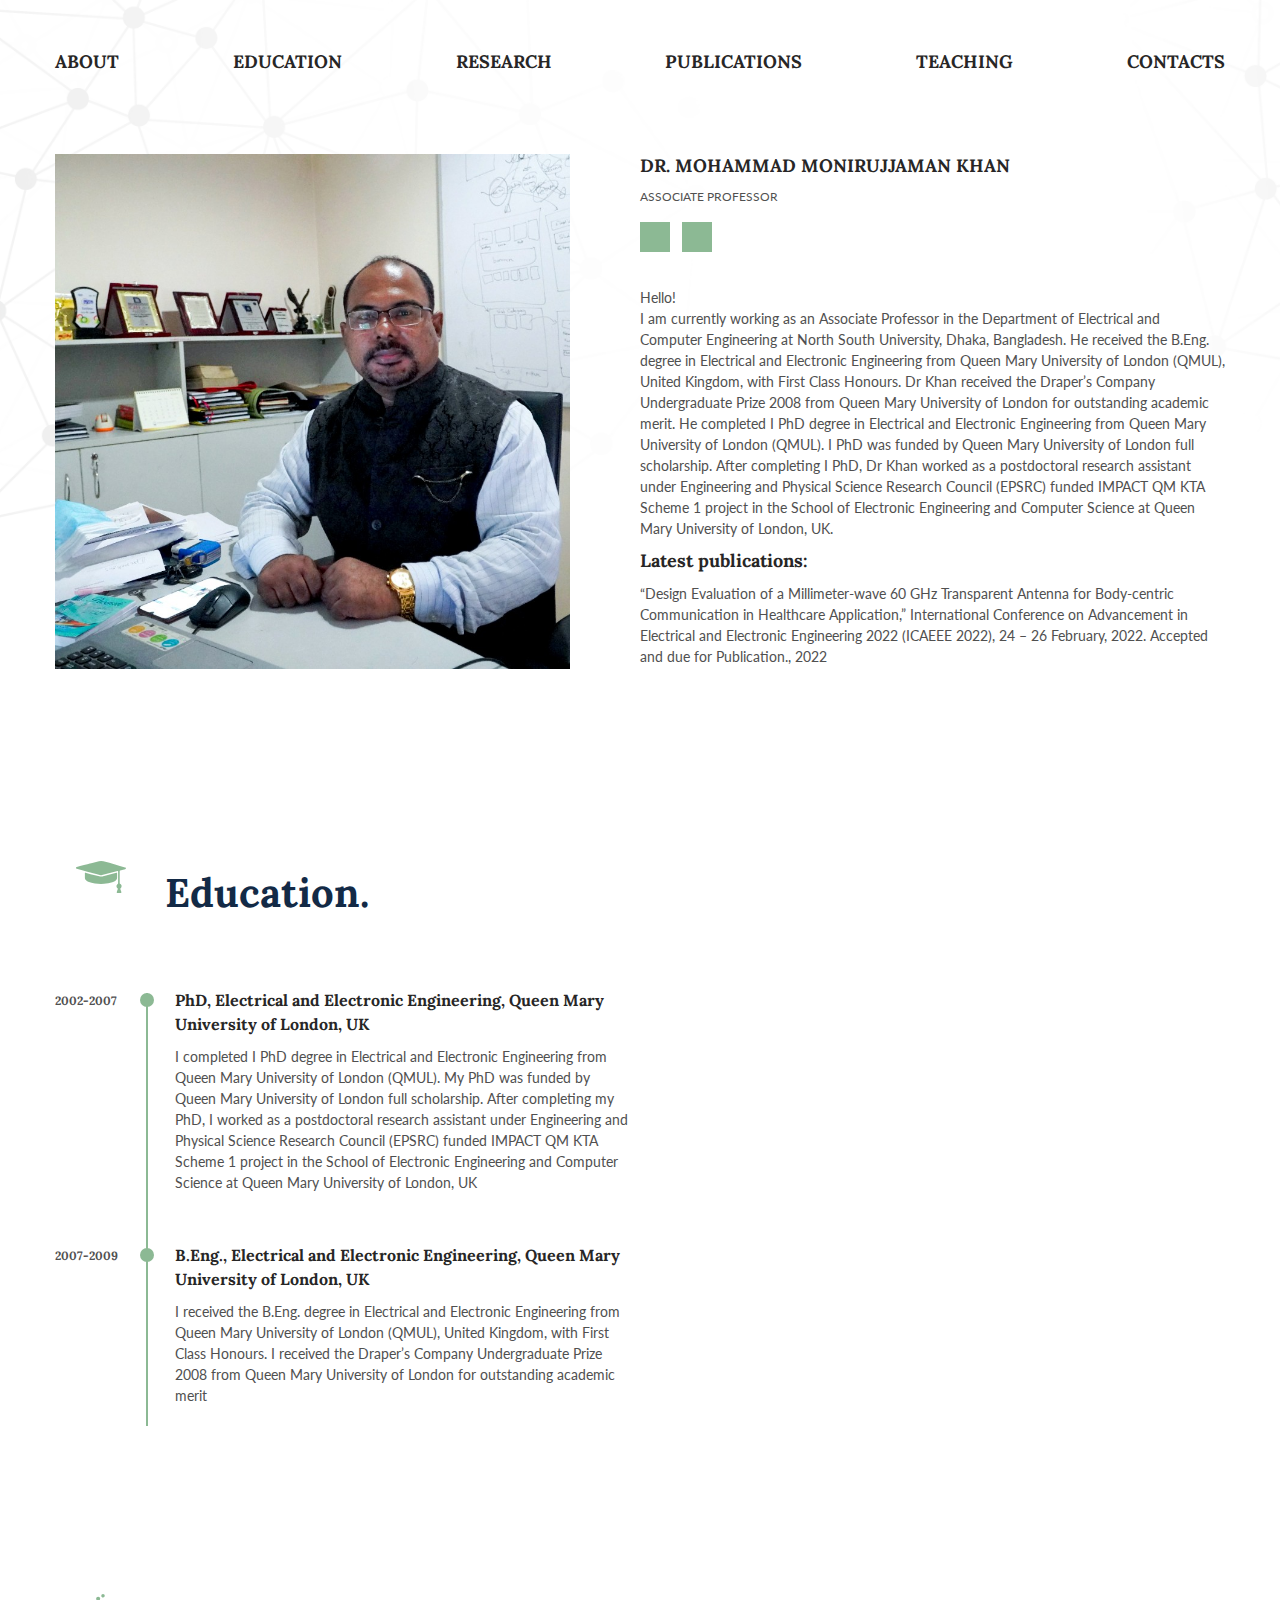
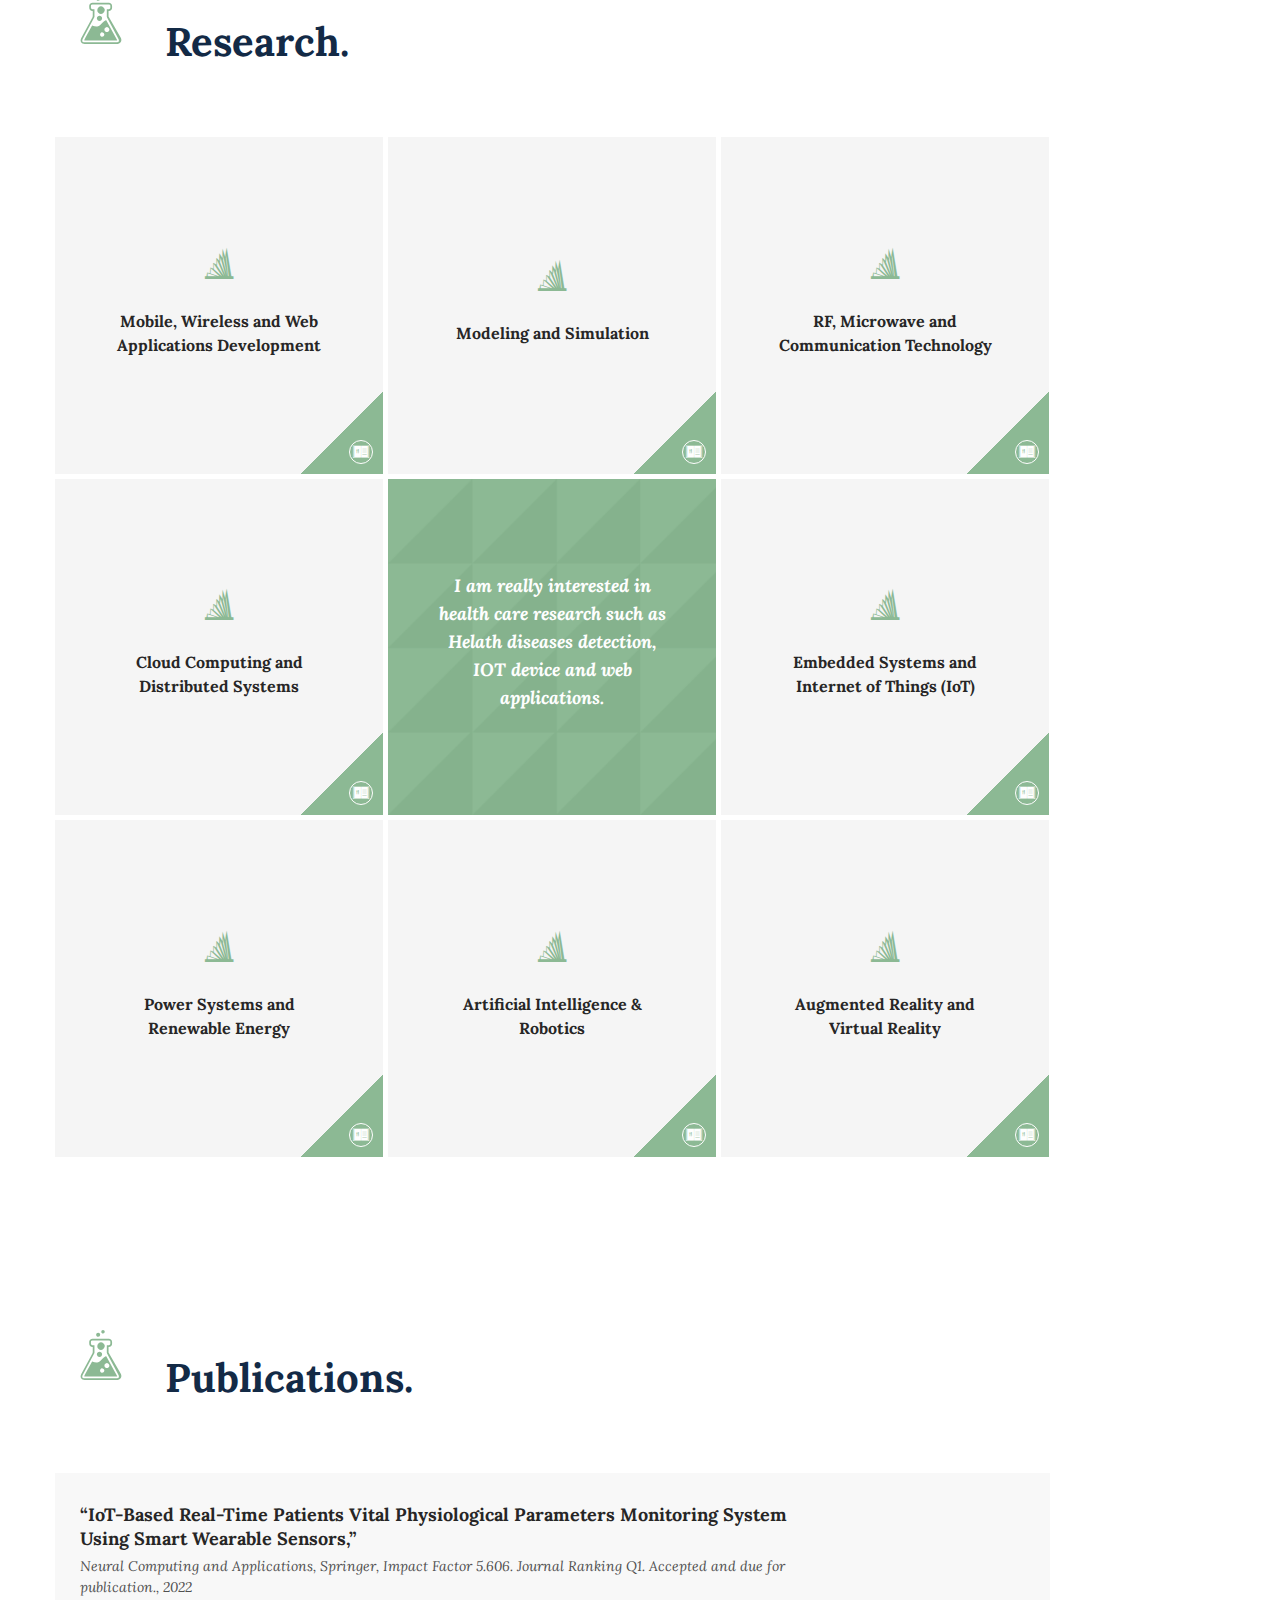
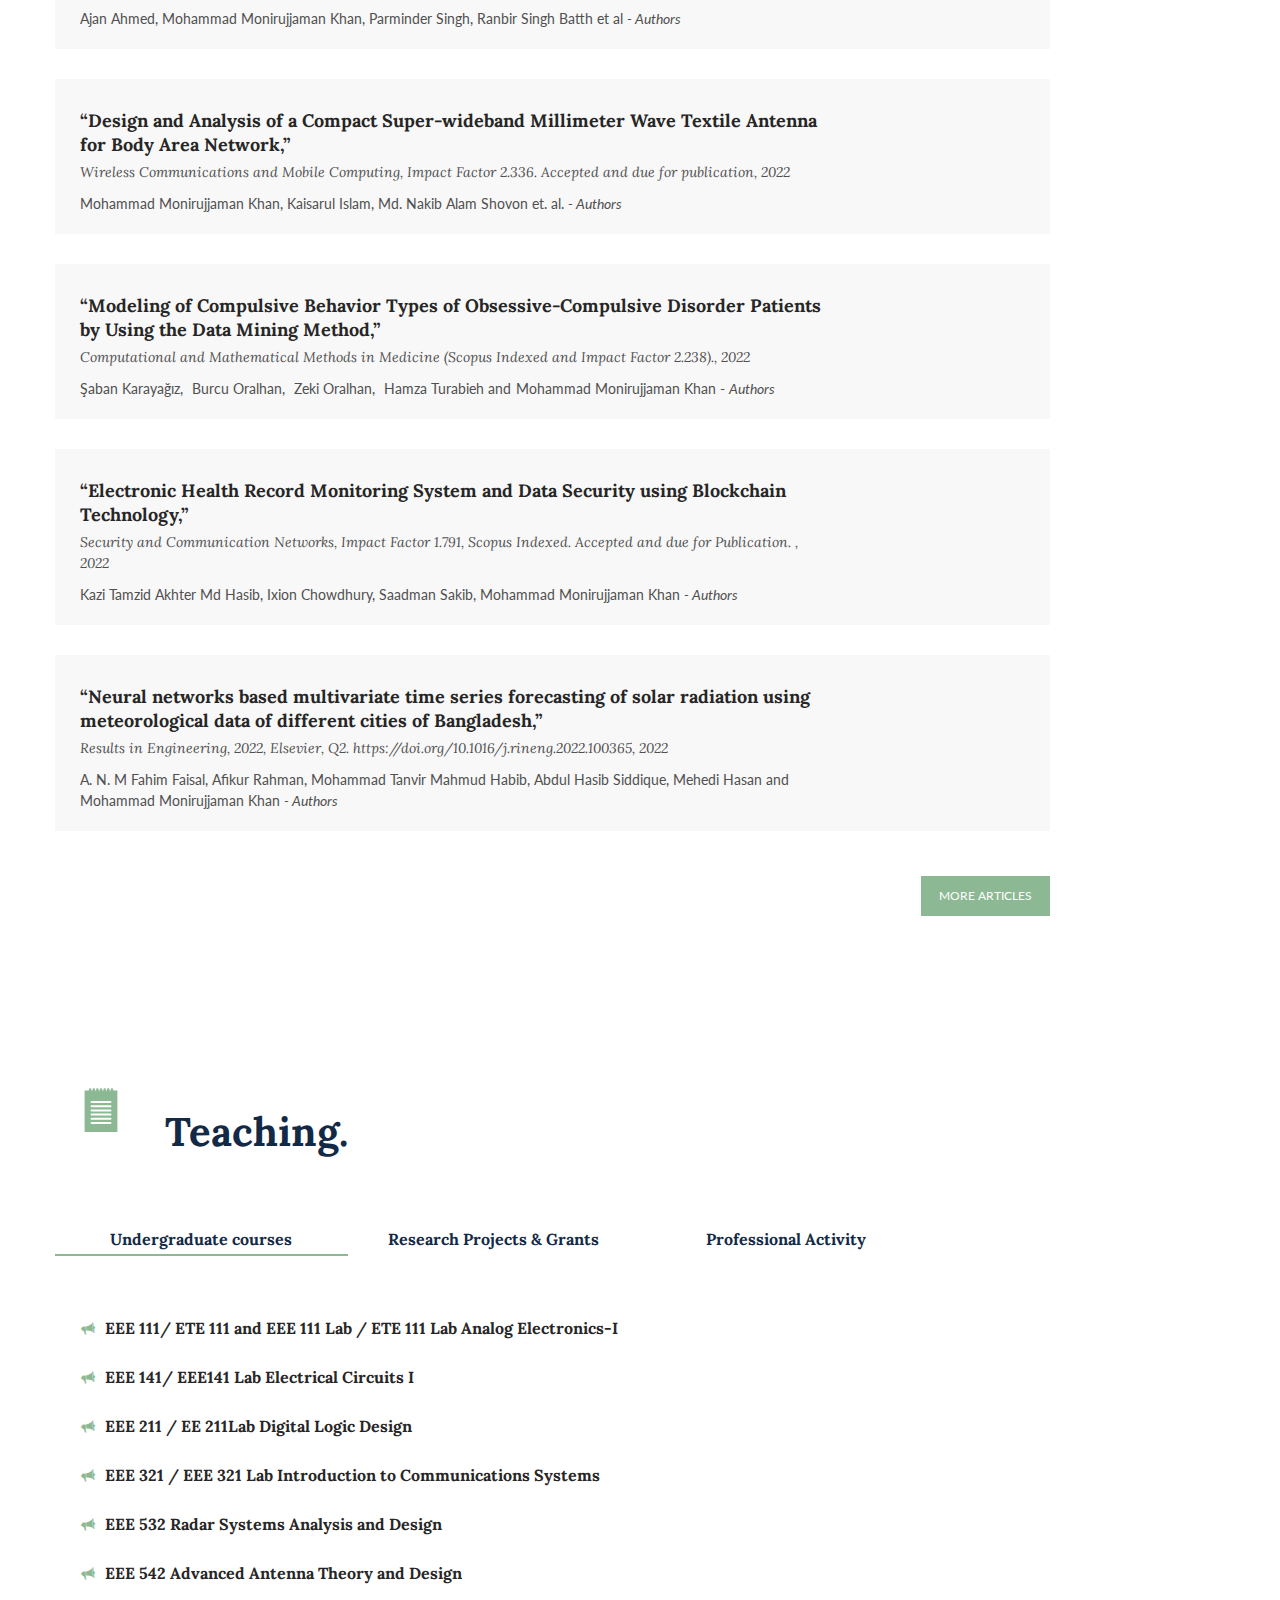
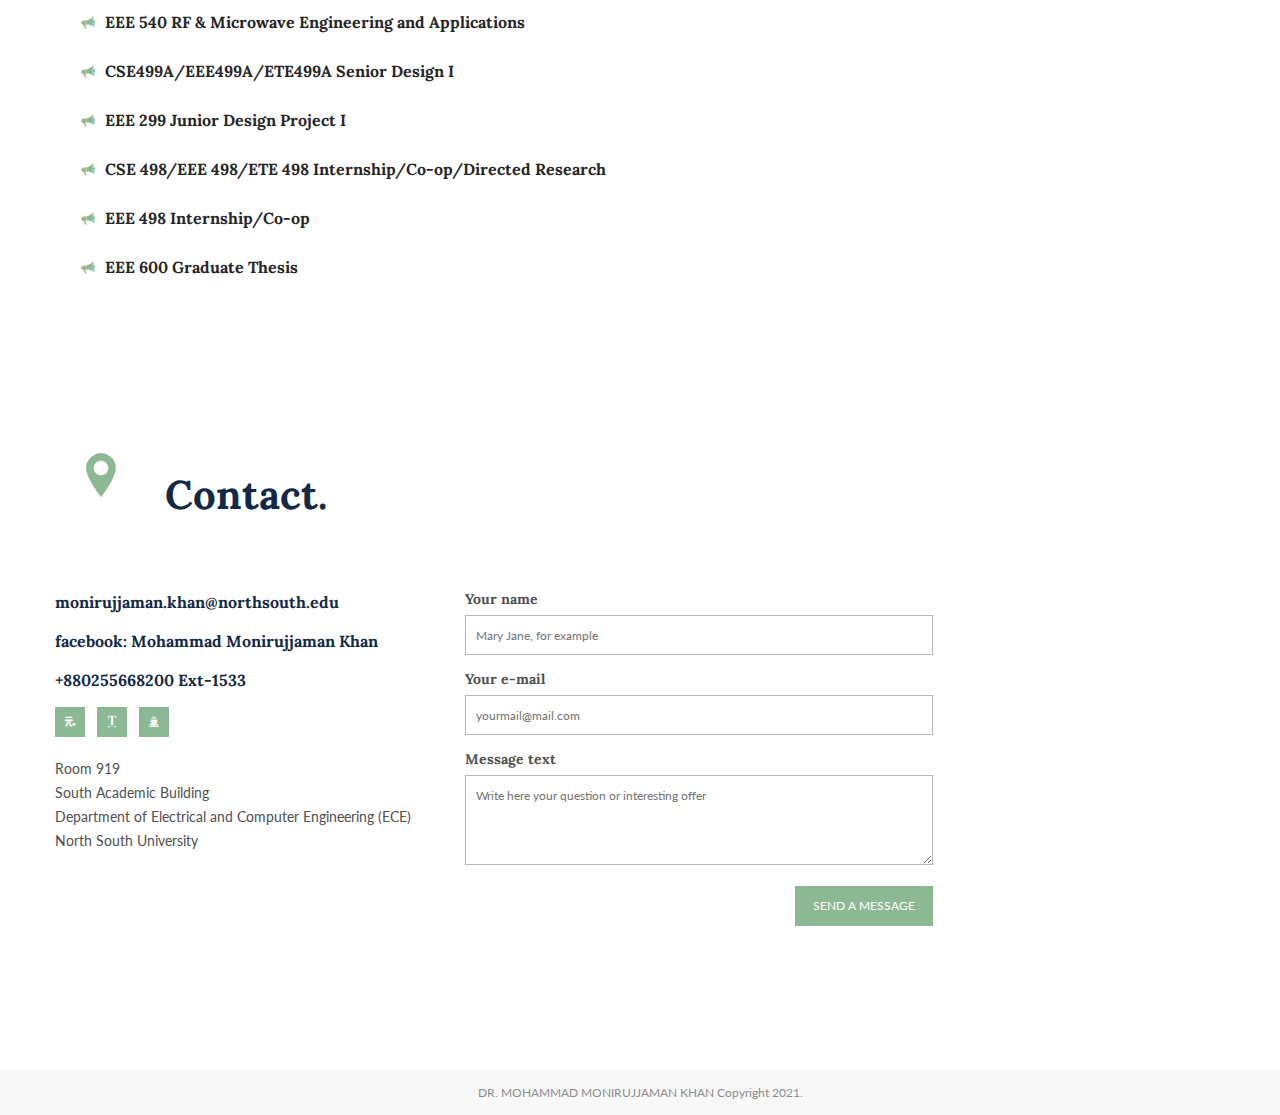
==== commit 6062e0e2: "Update" ====
--- a/index.html
+++ b/index.html
@@ -76,8 +76,8 @@
         <p class="u-mb-10"><span class="u-block">Hello!</span> I am currently working as an Associate Professor in the Department 
             of Electrical and Computer Engineering at North South University, Dhaka, Bangladesh. He received the B.Eng. degree in Electrical and Electronic Engineering
              from Queen Mary University of London (QMUL), United Kingdom, with First Class Honours. Dr Khan received the Draper’s Company Undergraduate Prize 2008 from
-              Queen Mary University of London for outstanding academic merit. He completed his PhD degree in Electrical and Electronic Engineering from 
-              Queen Mary University of London (QMUL). His PhD was funded by Queen Mary University of London full scholarship. After completing his PhD, 
+              Queen Mary University of London for outstanding academic merit. He completed  I  PhD degree in Electrical and Electronic Engineering from 
+              Queen Mary University of London (QMUL).  I  PhD was funded by Queen Mary University of London full scholarship. After completing  I  PhD, 
               Dr Khan worked as a postdoctoral research assistant under Engineering and Physical Science Research Council (EPSRC) funded IMPACT QM KTA Scheme 
               1 project in the School of Electronic Engineering and Computer Science at Queen Mary University of London, UK.</p>
 
@@ -119,7 +119,7 @@
                 <span class="c-timeline__line"></span>
                 <h4 class="c-timeline__heading">PhD, Electrical and Electronic Engineering, Queen Mary University of London, UK</h4>
               </header>
-            <p class="c-timeline__body">I completed his PhD degree in Electrical and Electronic
+            <p class="c-timeline__body">I completed I PhD degree in Electrical and Electronic
                Engineering from Queen Mary University of London (QMUL). My PhD was funded by Queen Mary University of London full scholarship. After completing my PhD, I worked as a postdoctoral research assistant under Engineering and Physical Science Research Council (EPSRC) funded IMPACT QM KTA Scheme 1 project in the School of Electronic Engineering and Computer Science at Queen Mary University of London, UK</p>
             </li>
             <li class="c-timeline__item">
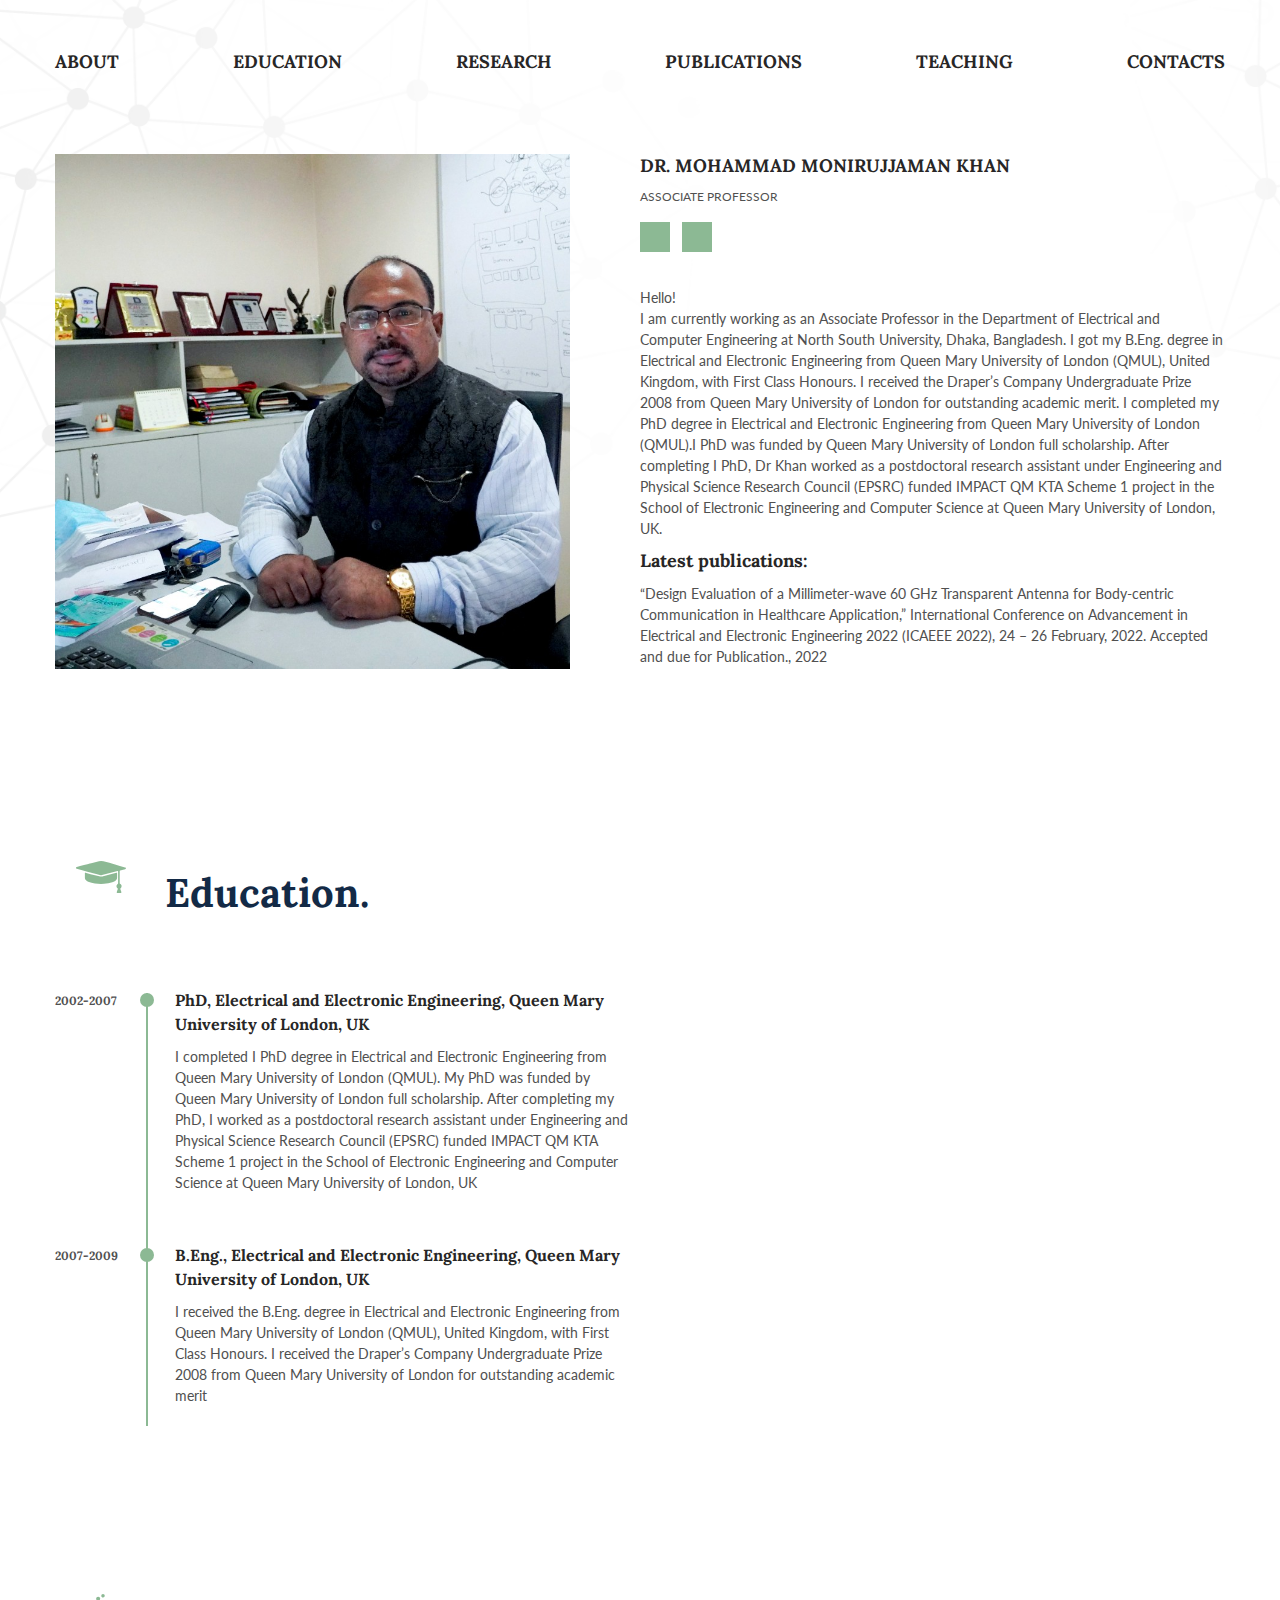
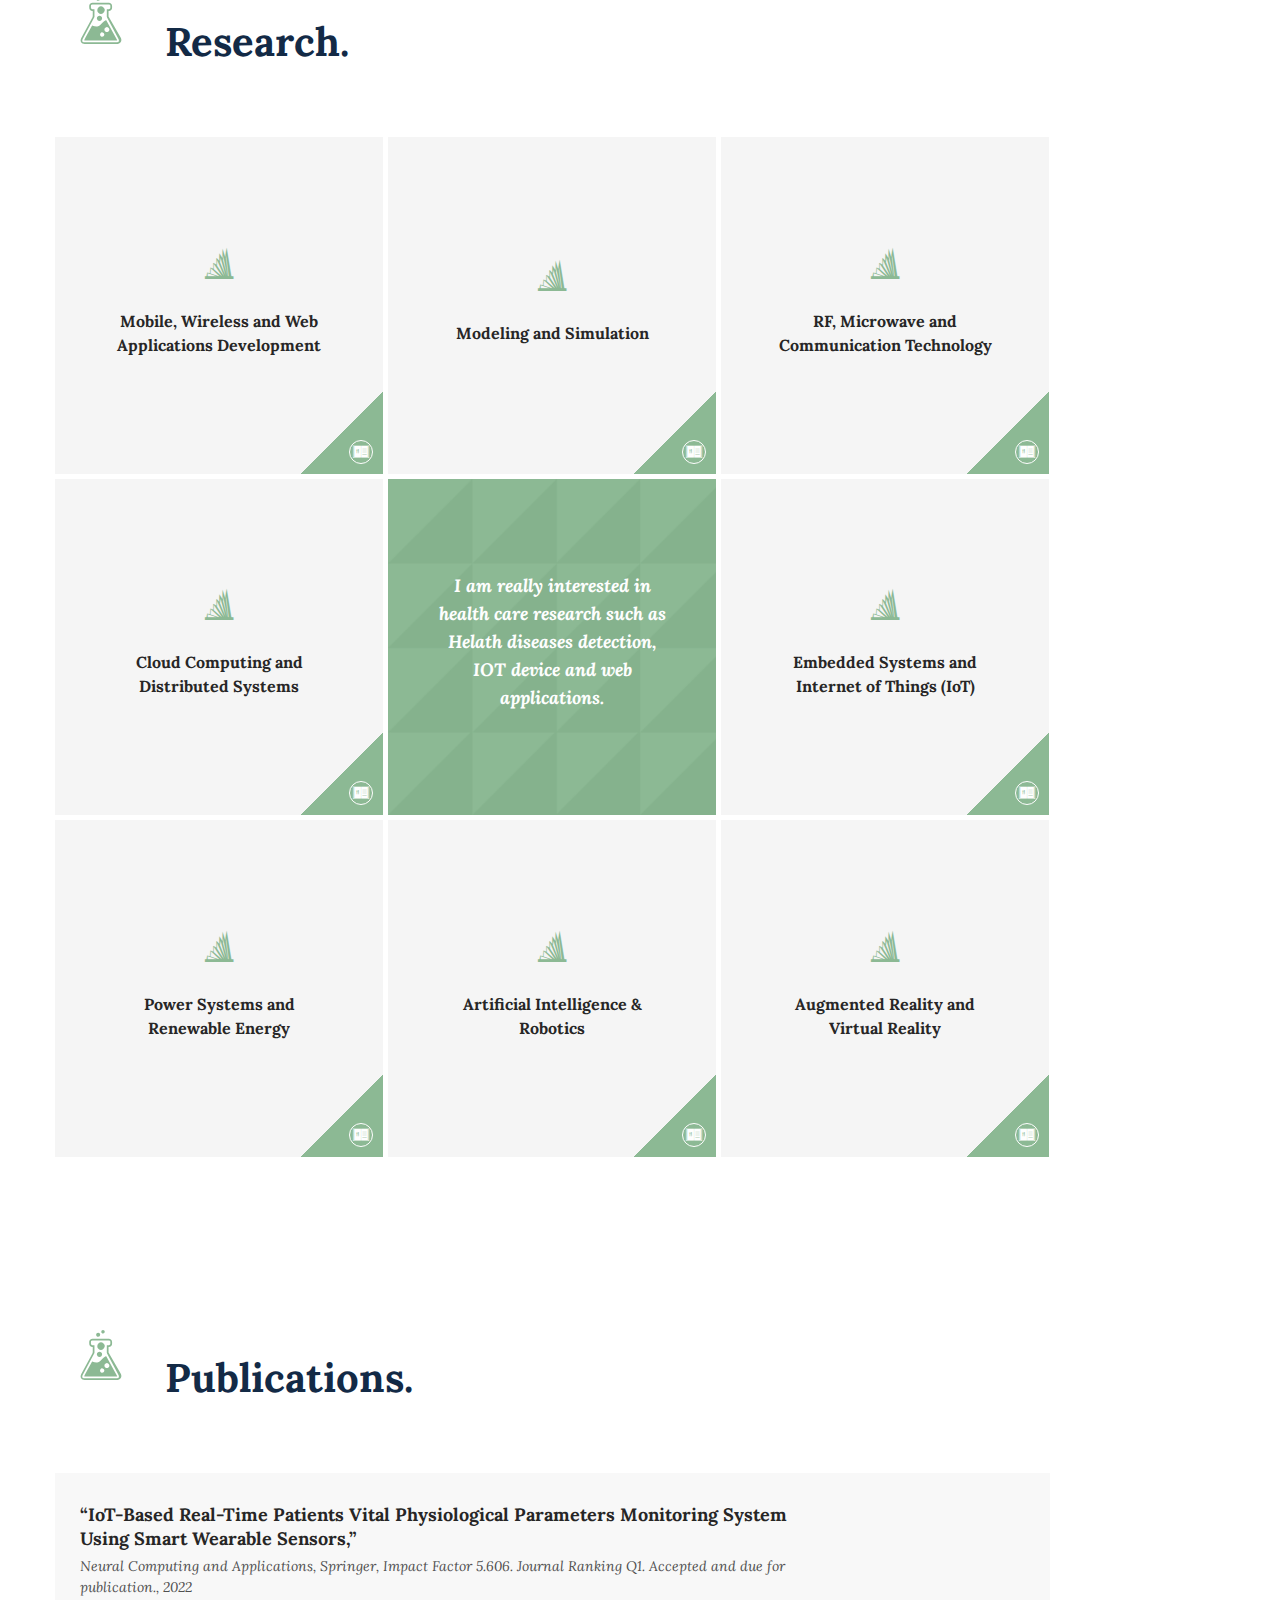
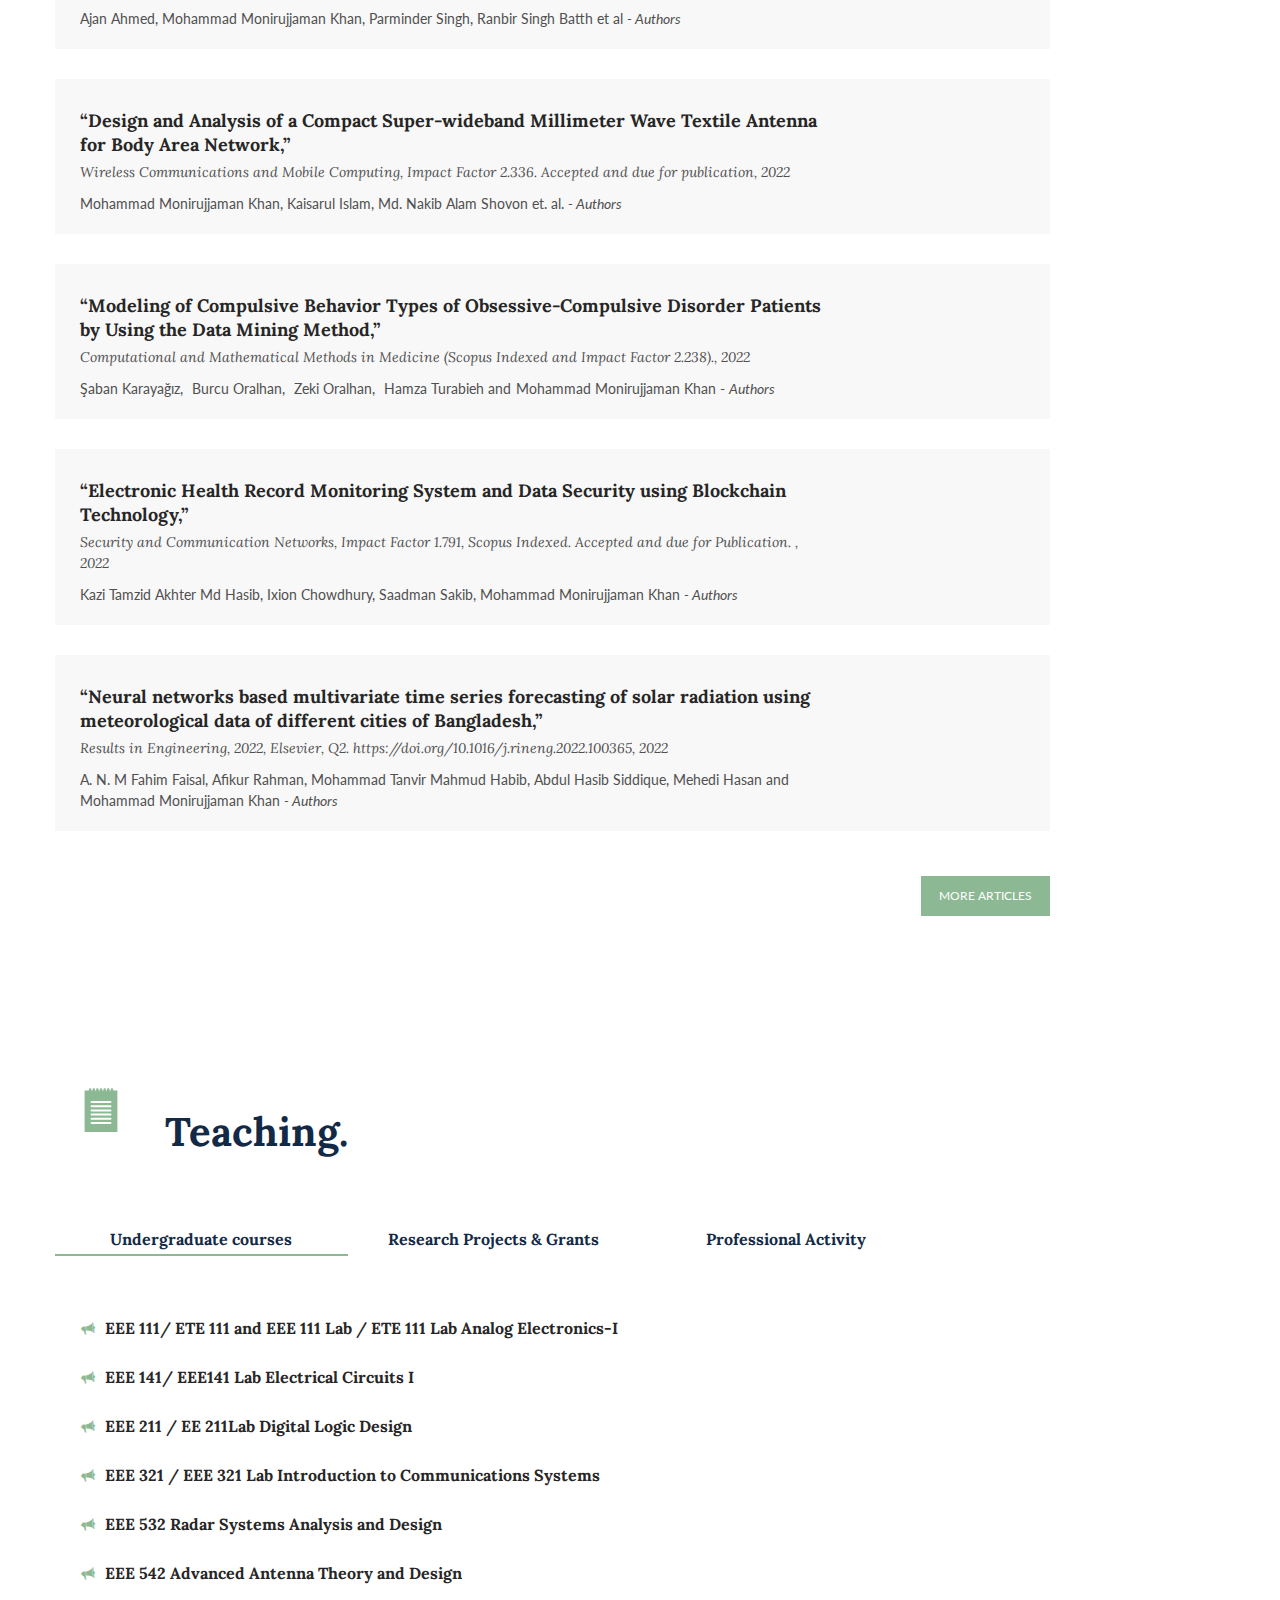
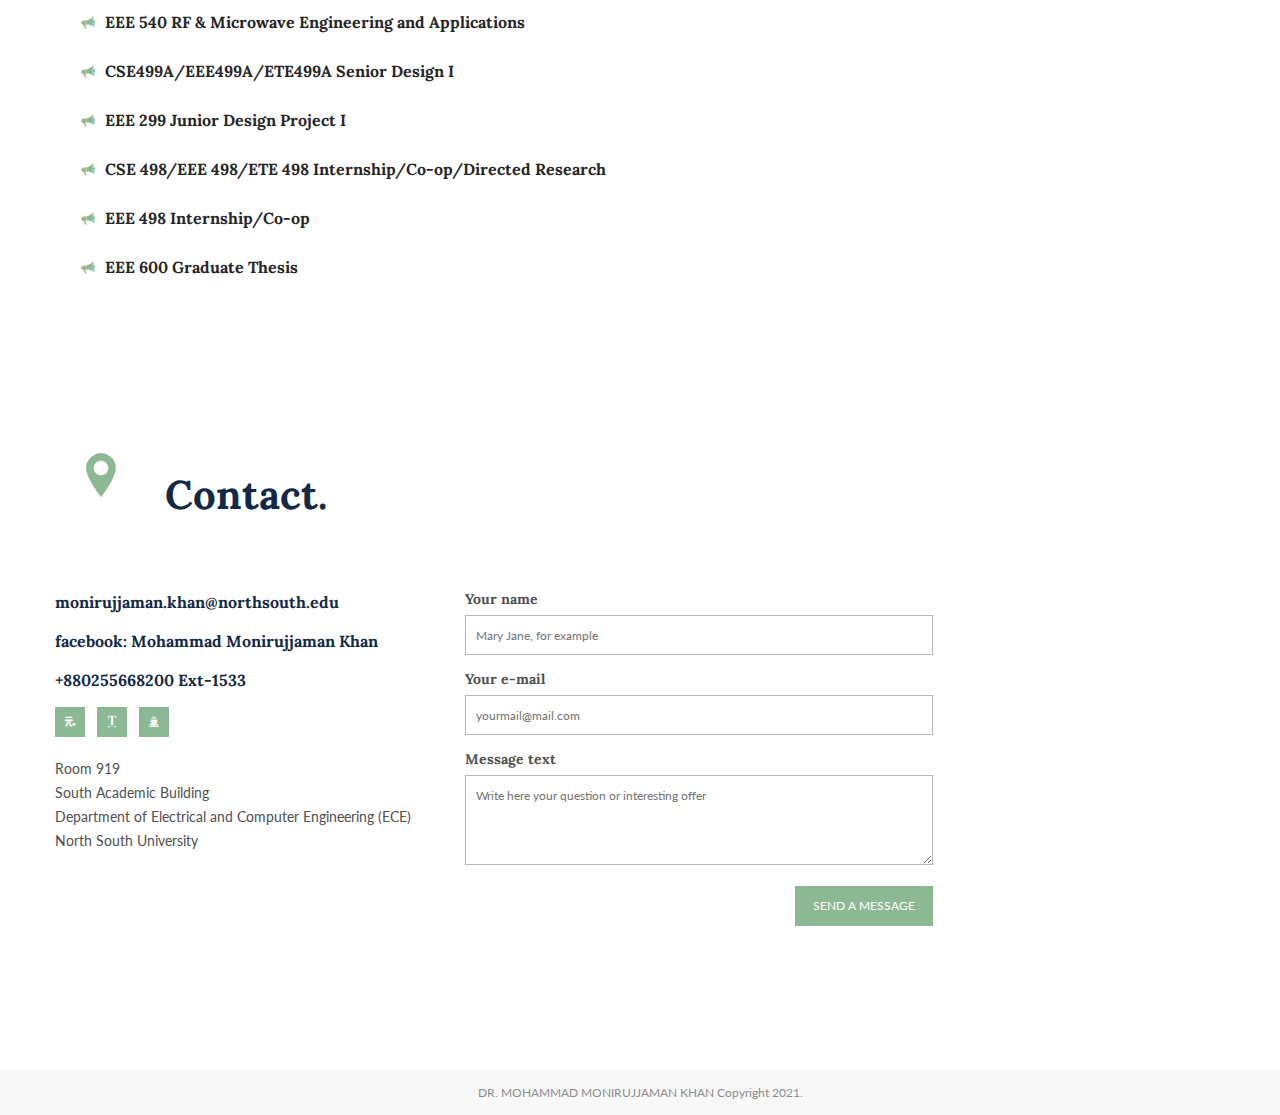
==== commit 32f2d1a0: "okey" ====
--- a/index.html
+++ b/index.html
@@ -74,10 +74,10 @@
         </li>
         </ul>
         <p class="u-mb-10"><span class="u-block">Hello!</span> I am currently working as an Associate Professor in the Department 
-            of Electrical and Computer Engineering at North South University, Dhaka, Bangladesh. He received the B.Eng. degree in Electrical and Electronic Engineering
-             from Queen Mary University of London (QMUL), United Kingdom, with First Class Honours. Dr Khan received the Draper’s Company Undergraduate Prize 2008 from
-              Queen Mary University of London for outstanding academic merit. He completed  I  PhD degree in Electrical and Electronic Engineering from 
-              Queen Mary University of London (QMUL).  I  PhD was funded by Queen Mary University of London full scholarship. After completing  I  PhD, 
+            of Electrical and Computer Engineering at North South University, Dhaka, Bangladesh. I got my B.Eng. degree in Electrical and Electronic Engineering
+             from Queen Mary University of London (QMUL), United Kingdom, with First Class Honours. I received the Draper’s Company Undergraduate Prize 2008 from
+              Queen Mary University of London for outstanding academic merit. I completed my PhD degree in Electrical and Electronic Engineering from 
+              Queen Mary University of London (QMUL).I  PhD was funded by Queen Mary University of London full scholarship. After completing  I  PhD, 
               Dr Khan worked as a postdoctoral research assistant under Engineering and Physical Science Research Council (EPSRC) funded IMPACT QM KTA Scheme 
               1 project in the School of Electronic Engineering and Computer Science at Queen Mary University of London, UK.</p>
 
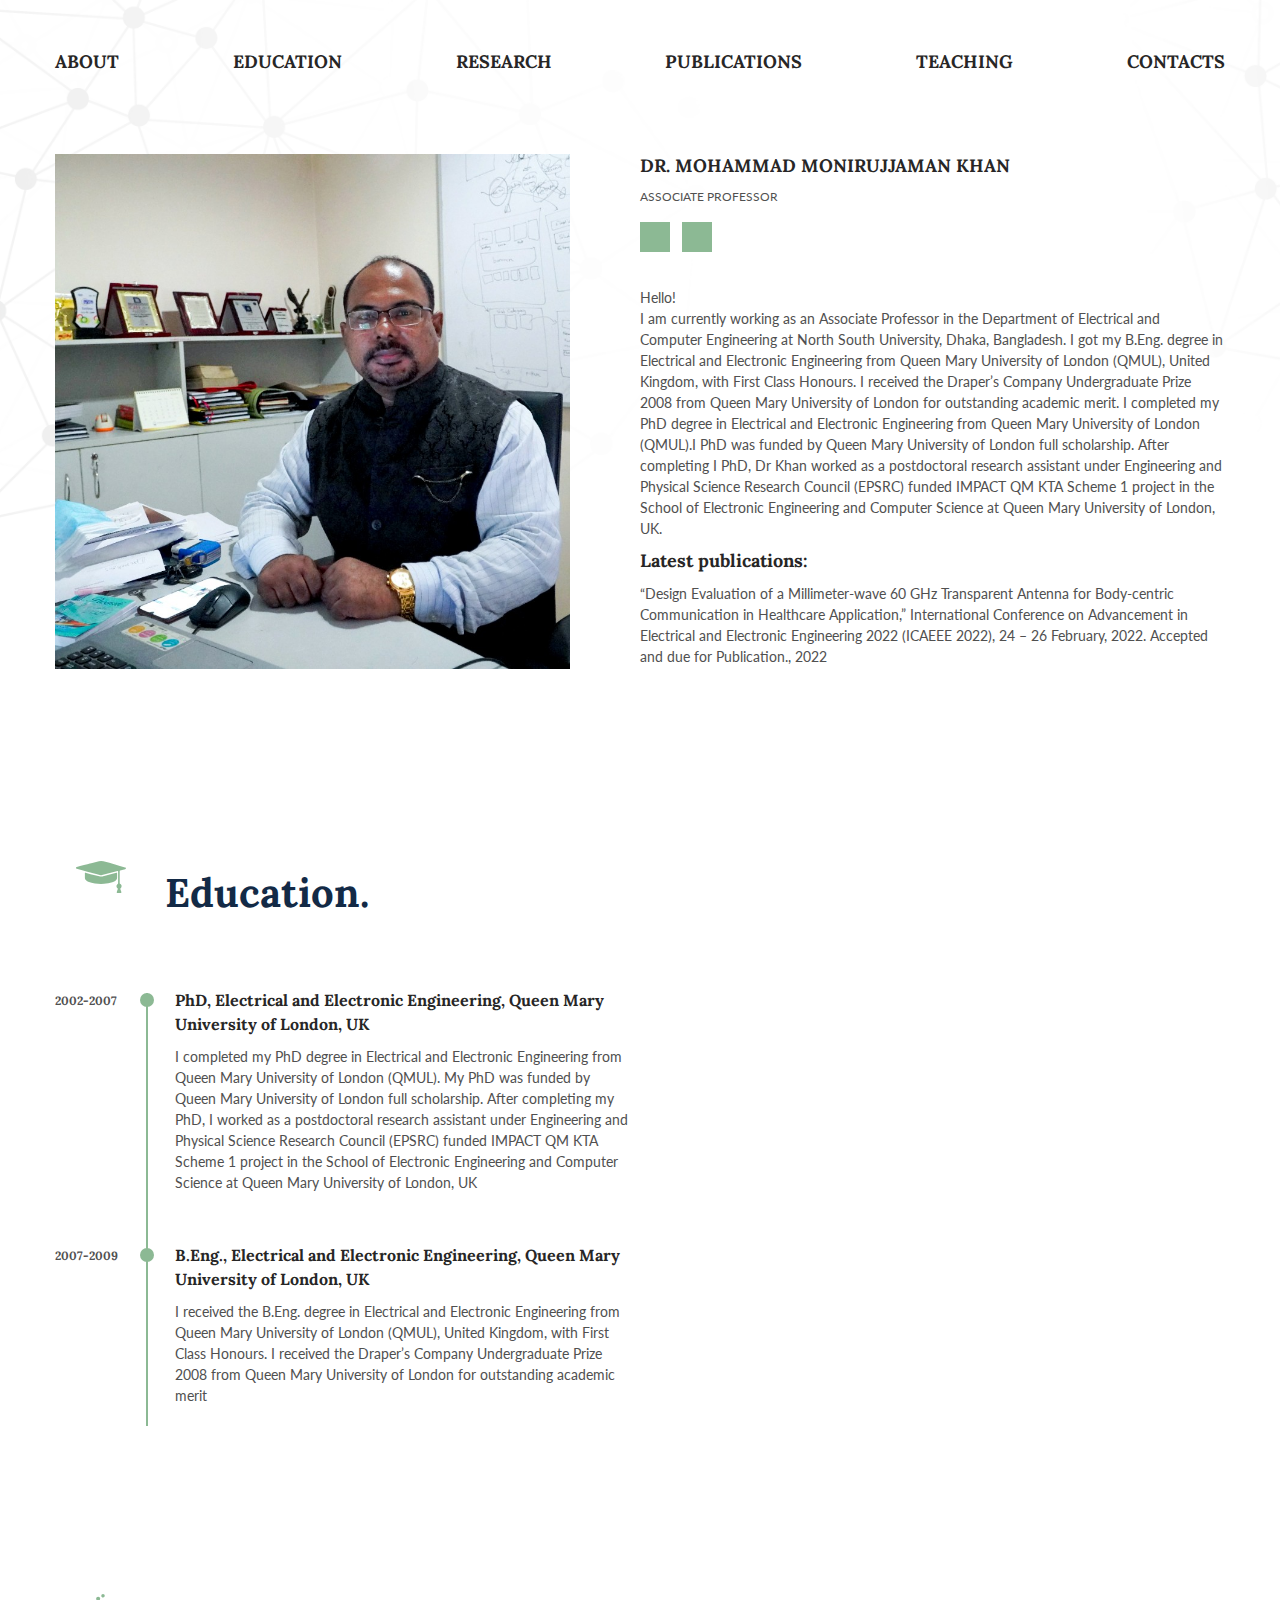
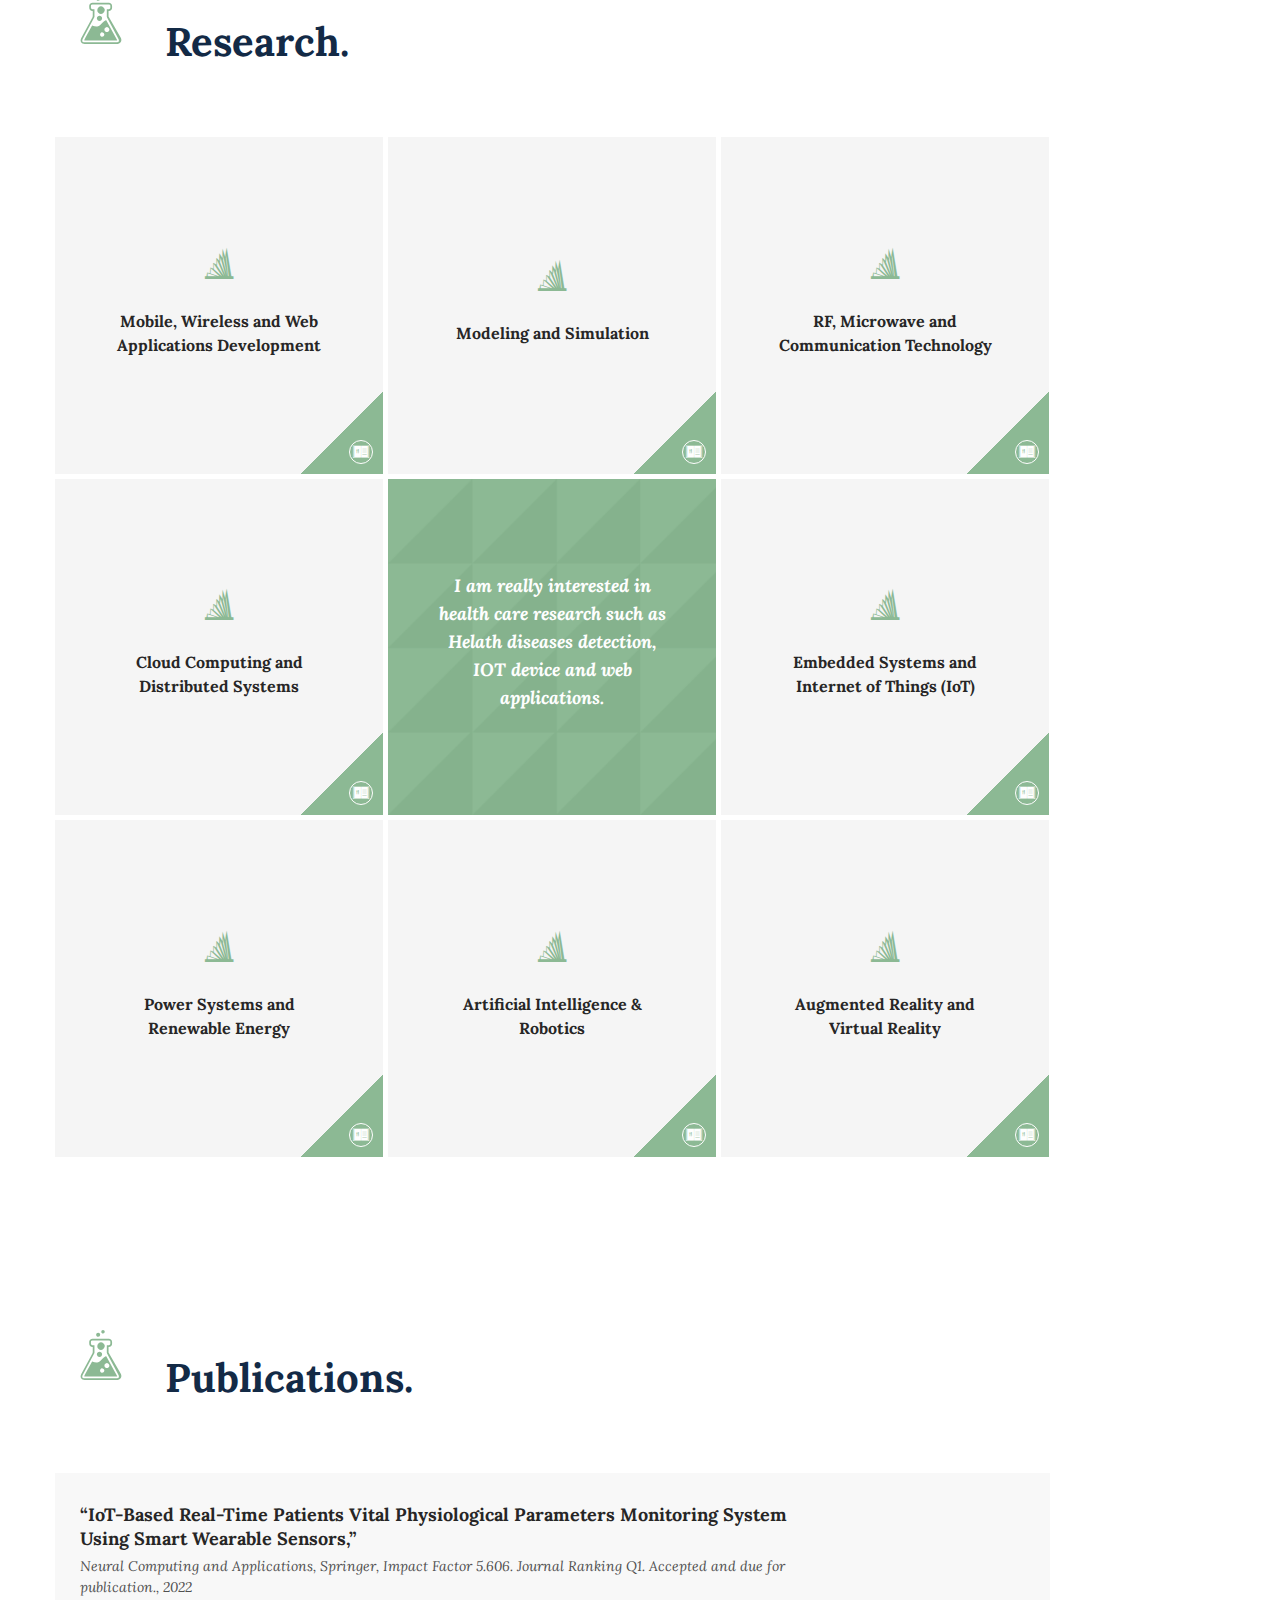
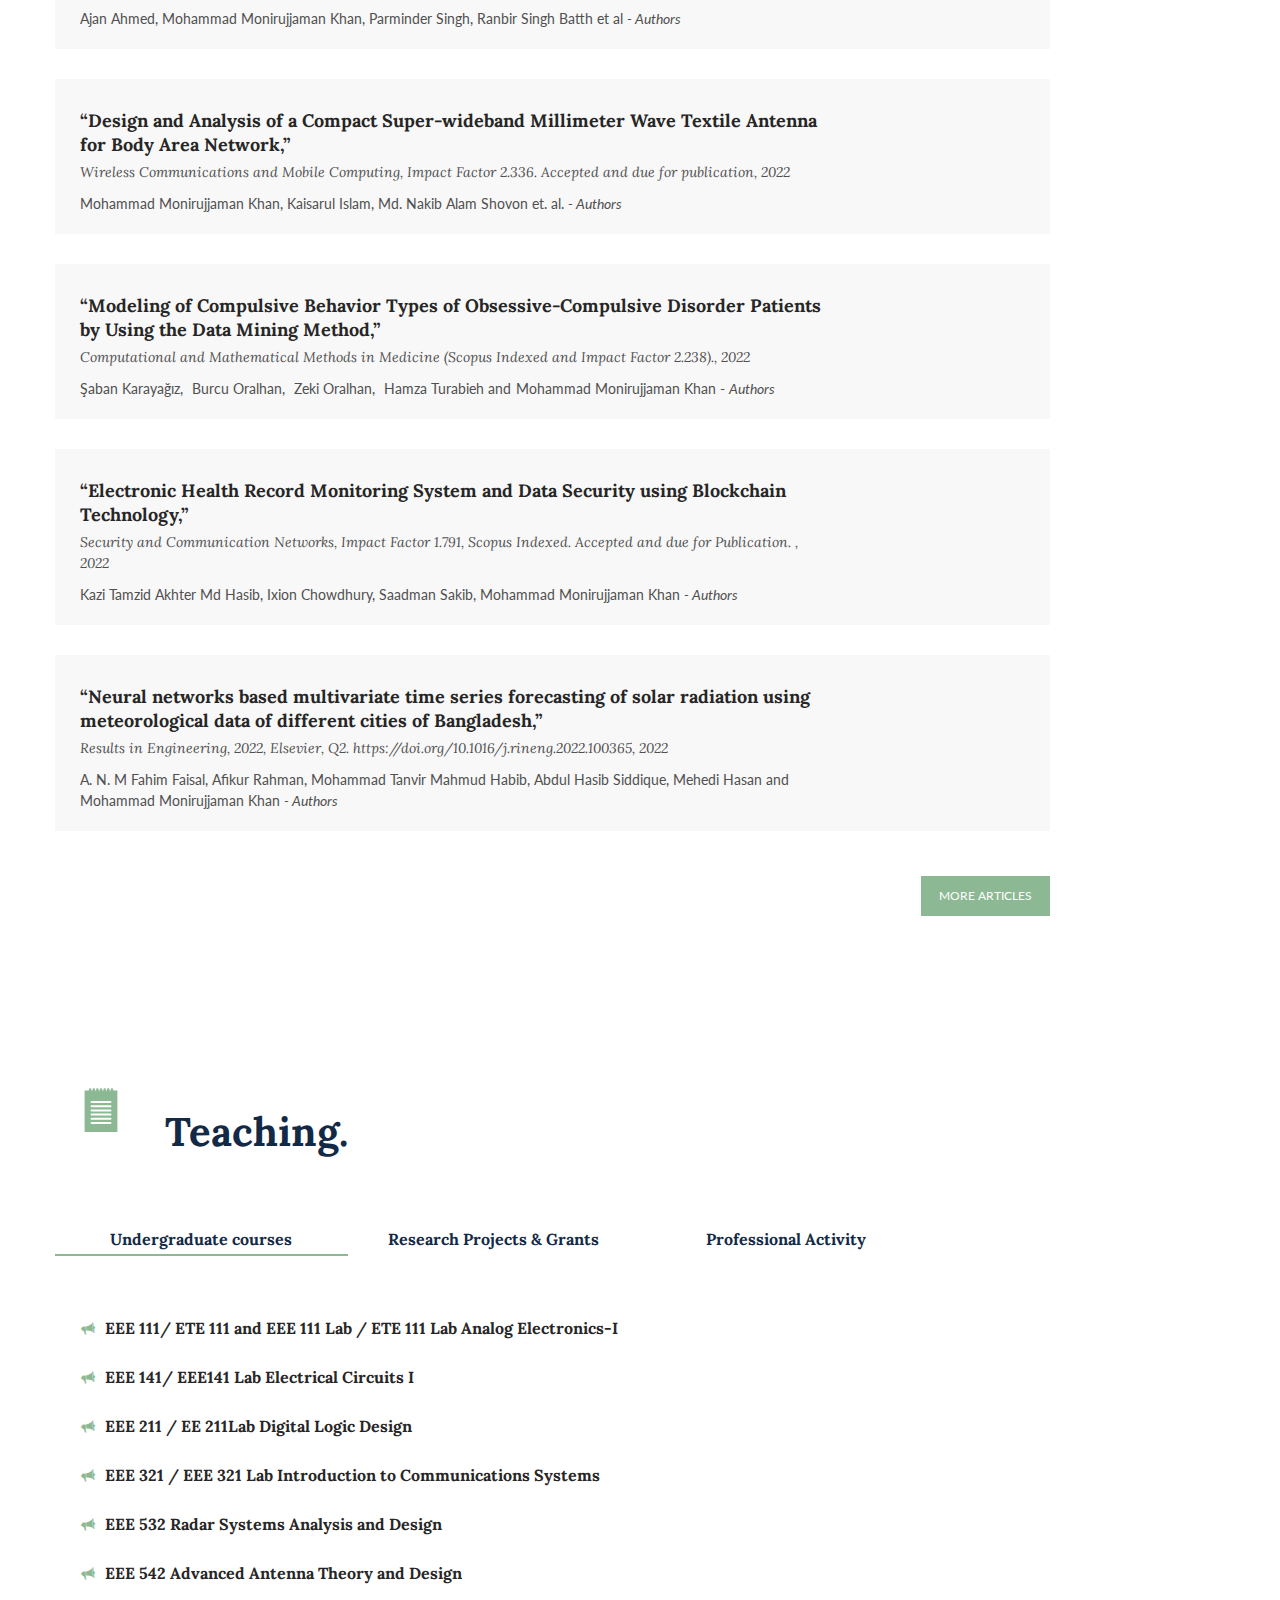
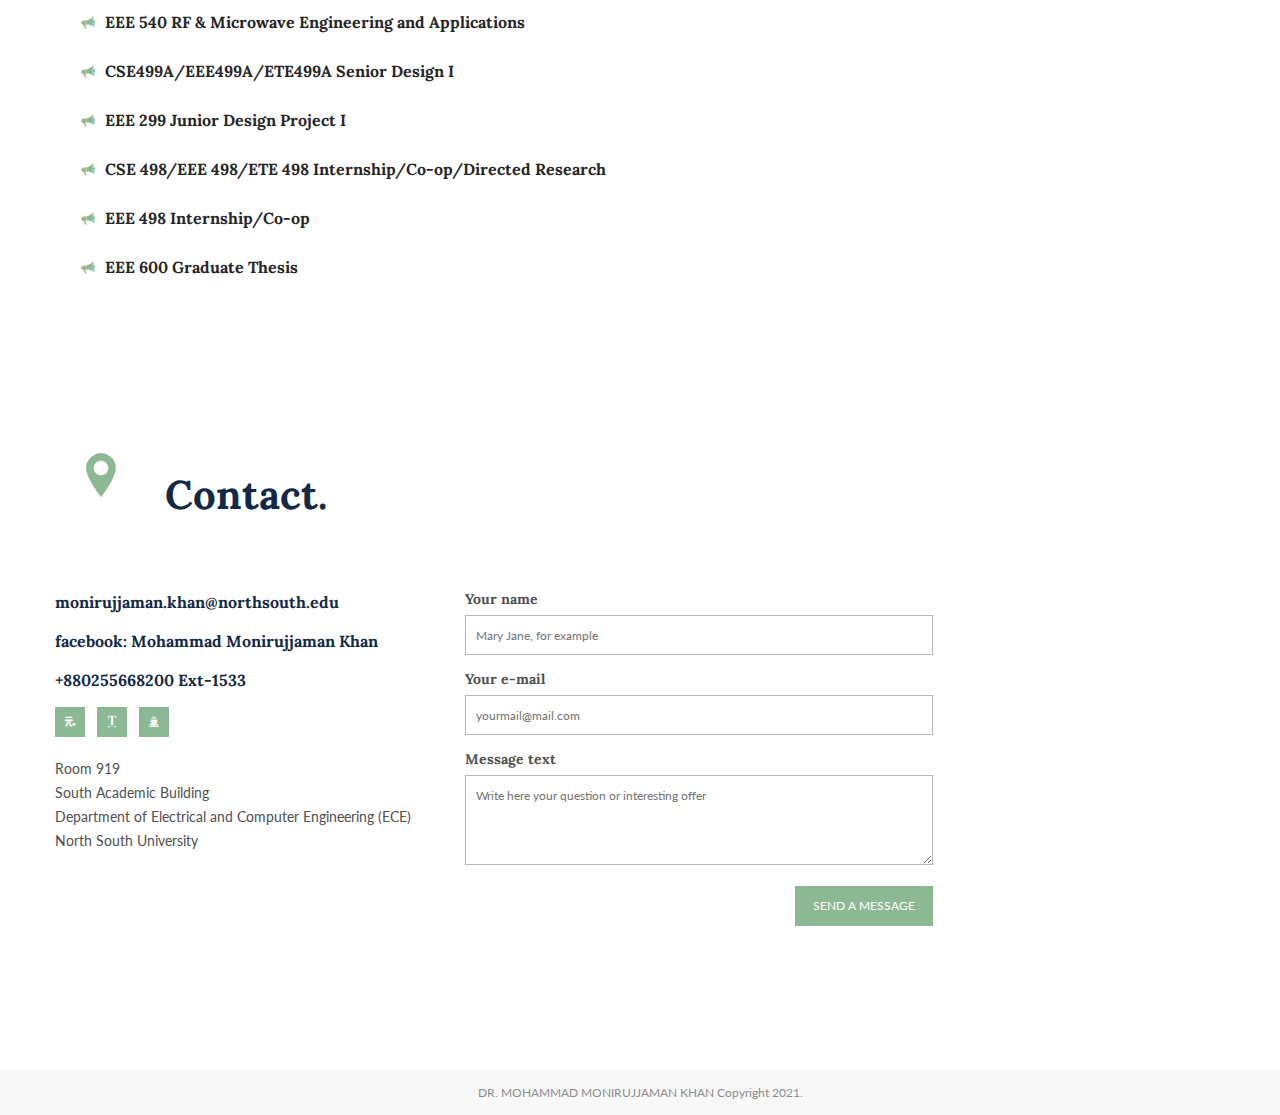
==== commit 8e0a9277: "Done" ====
--- a/index.html
+++ b/index.html
@@ -119,7 +119,7 @@
                 <span class="c-timeline__line"></span>
                 <h4 class="c-timeline__heading">PhD, Electrical and Electronic Engineering, Queen Mary University of London, UK</h4>
               </header>
-            <p class="c-timeline__body">I completed I PhD degree in Electrical and Electronic
+            <p class="c-timeline__body">I completed my PhD degree in Electrical and Electronic
                Engineering from Queen Mary University of London (QMUL). My PhD was funded by Queen Mary University of London full scholarship. After completing my PhD, I worked as a postdoctoral research assistant under Engineering and Physical Science Research Council (EPSRC) funded IMPACT QM KTA Scheme 1 project in the School of Electronic Engineering and Computer Science at Queen Mary University of London, UK</p>
             </li>
             <li class="c-timeline__item">
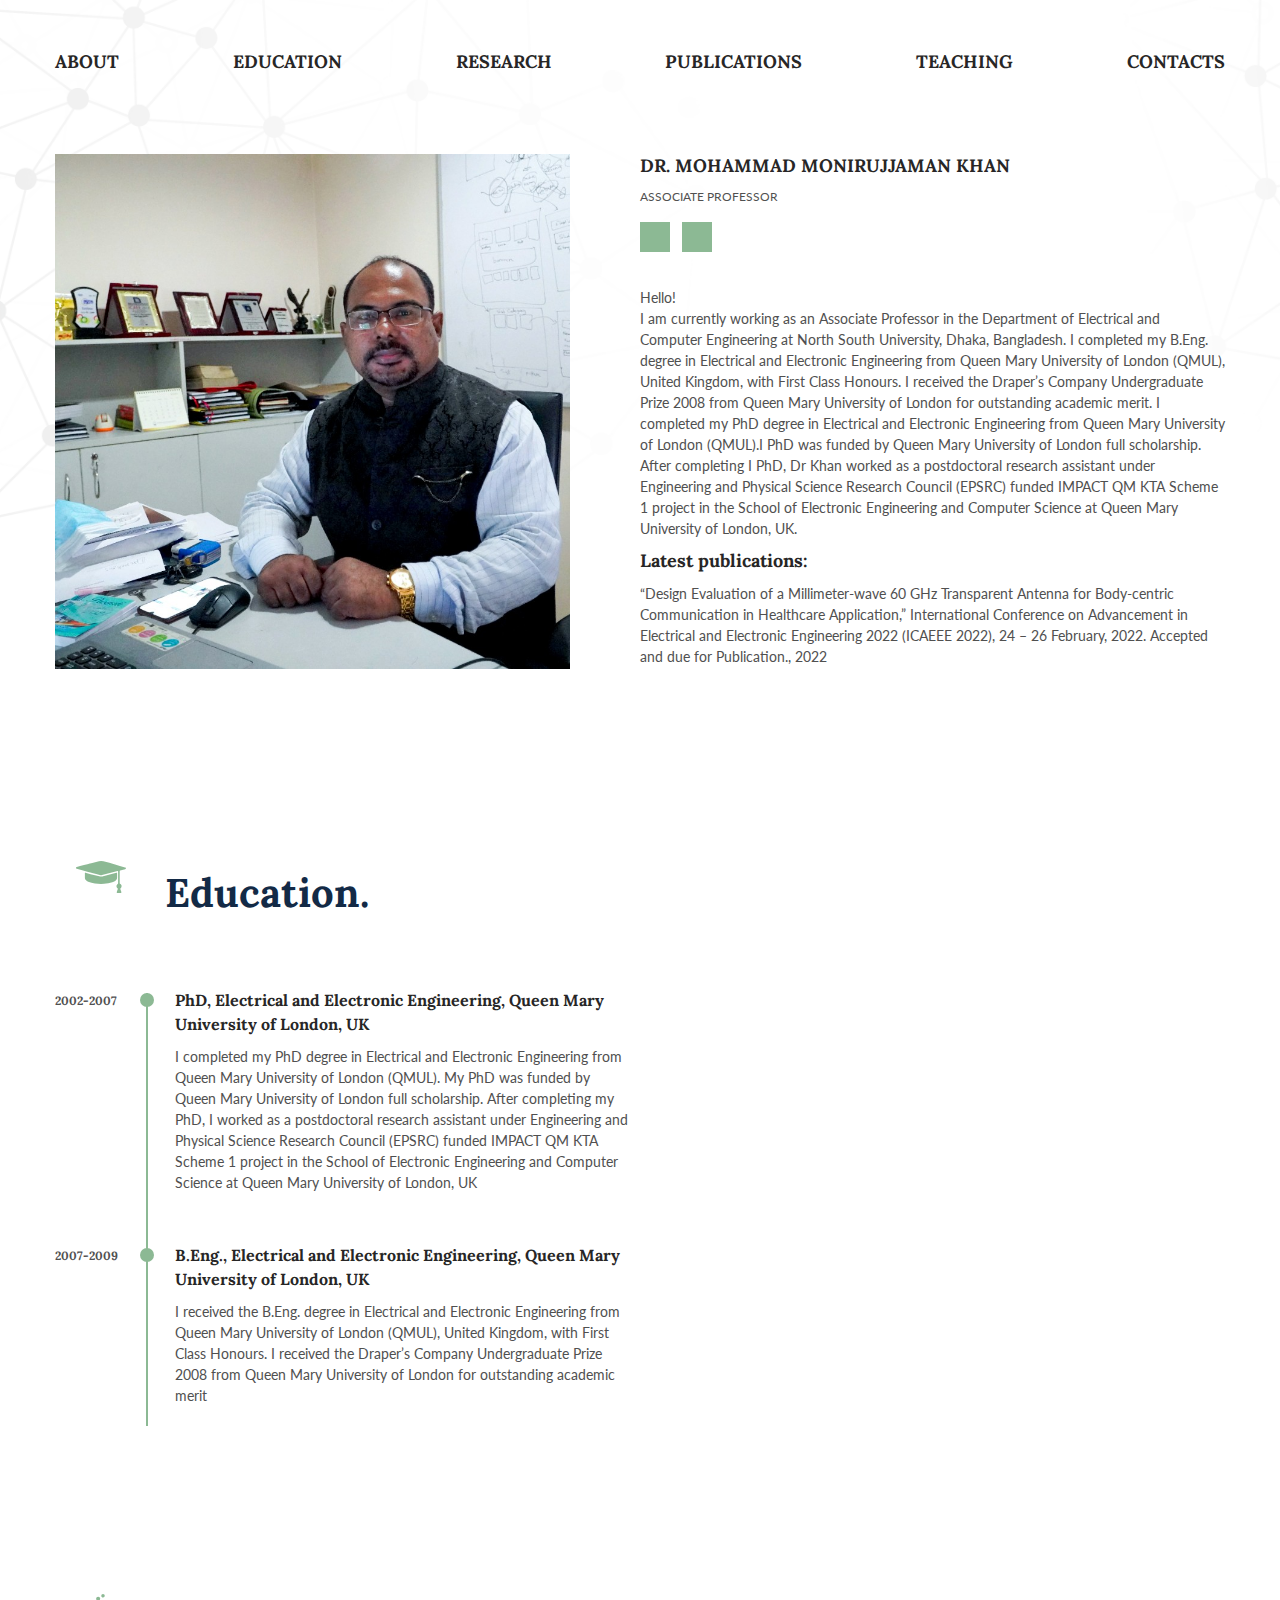
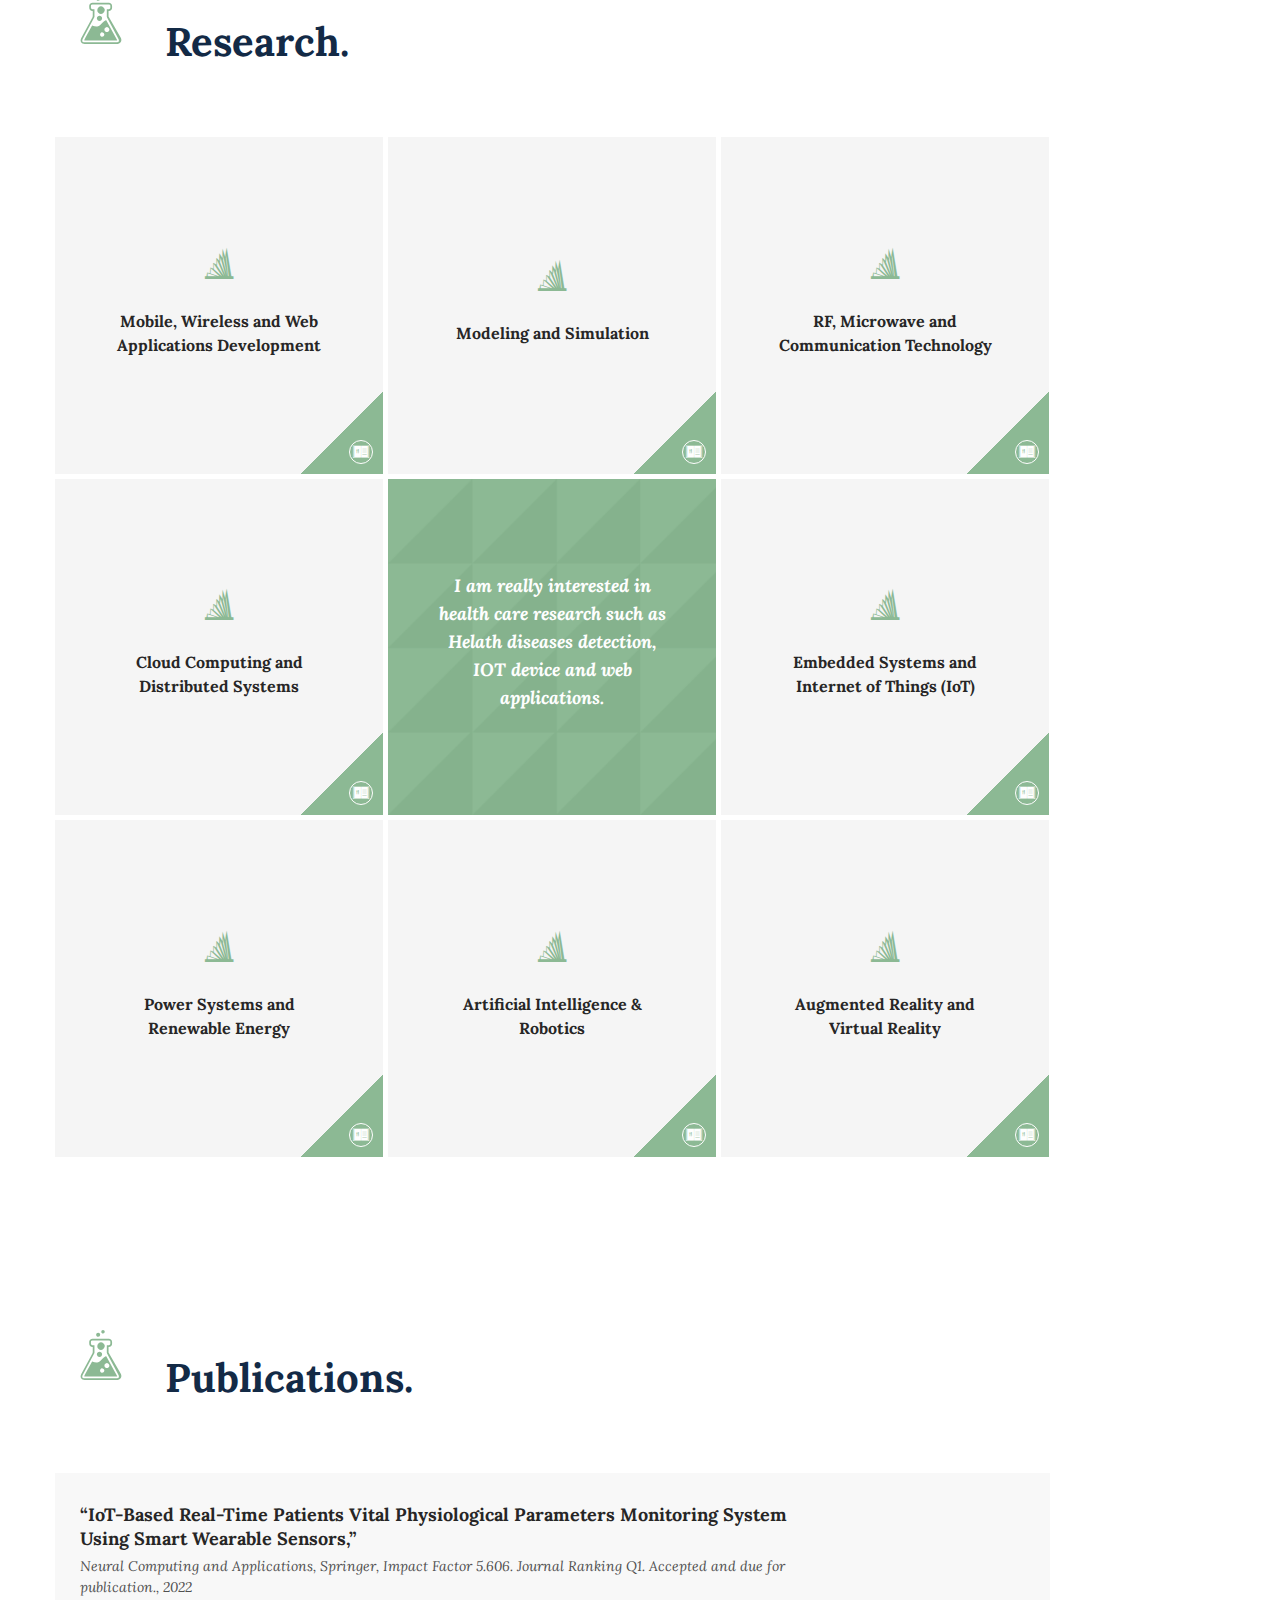
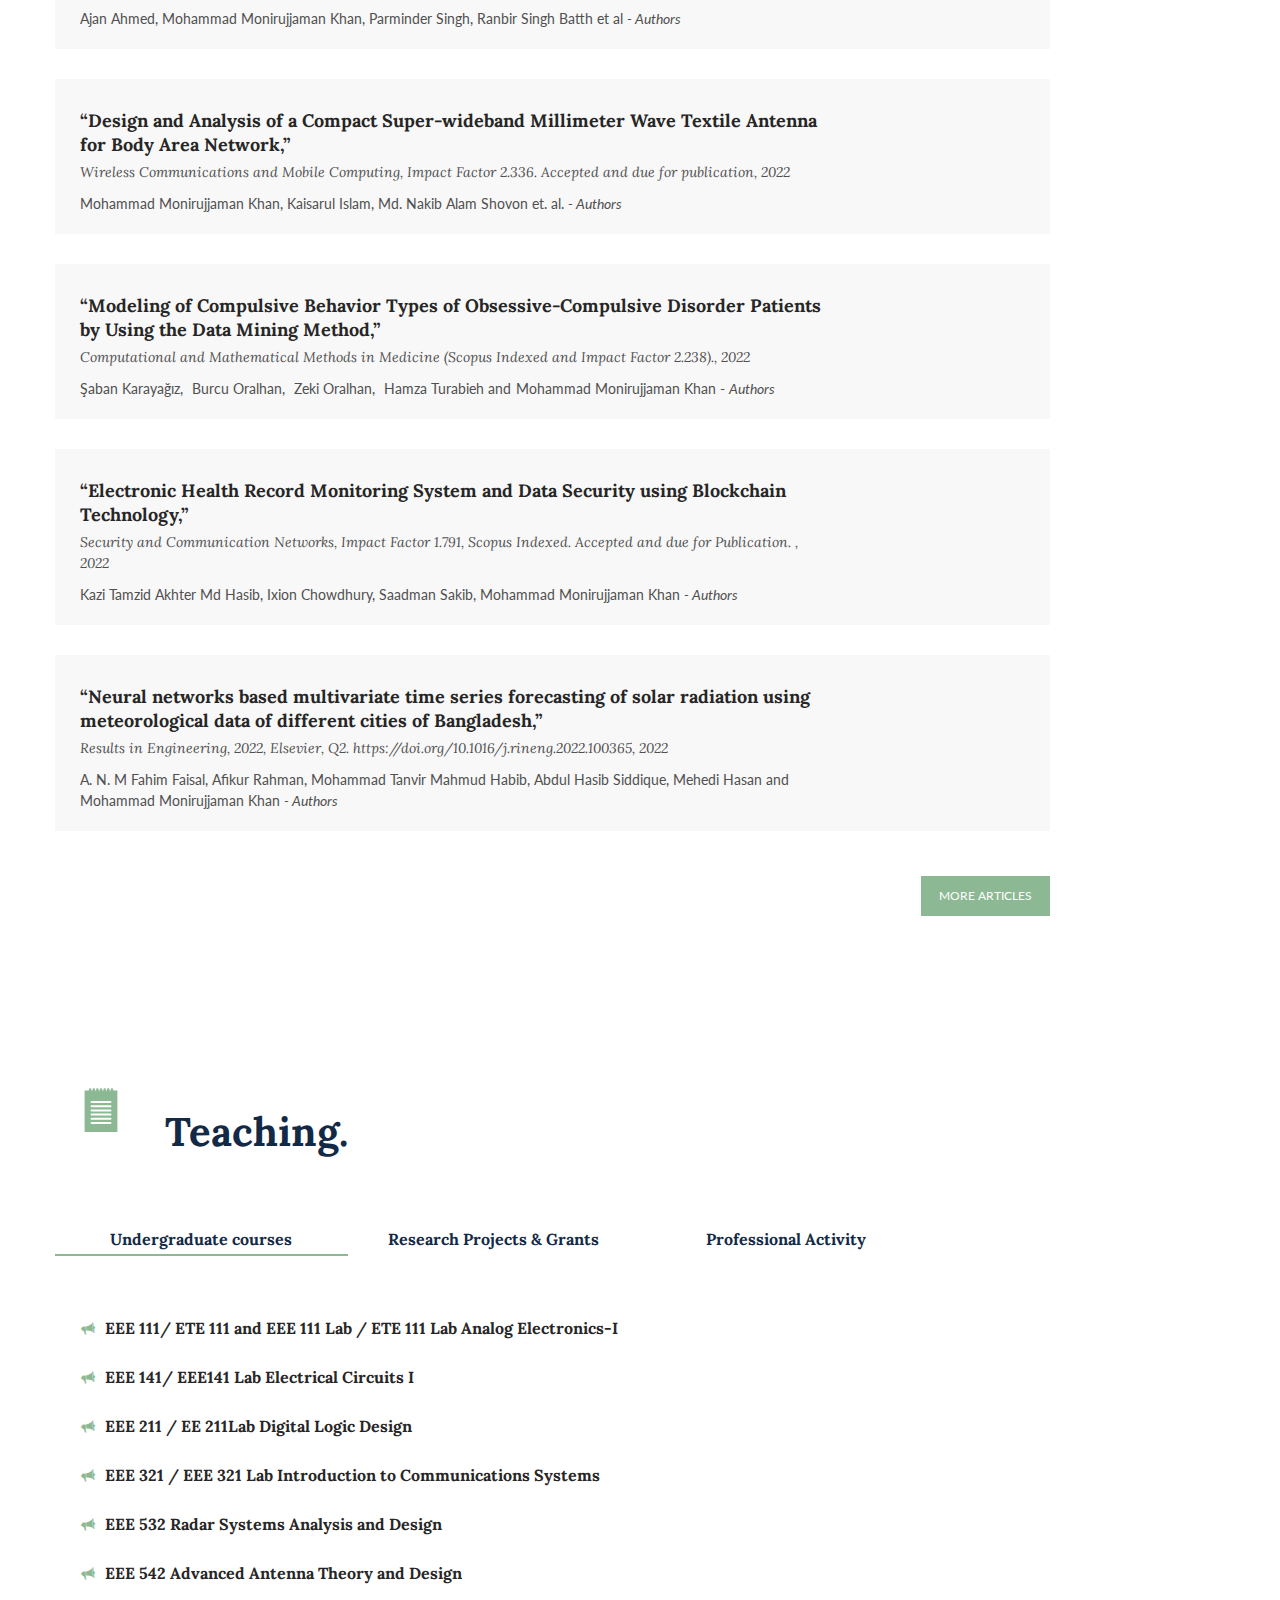
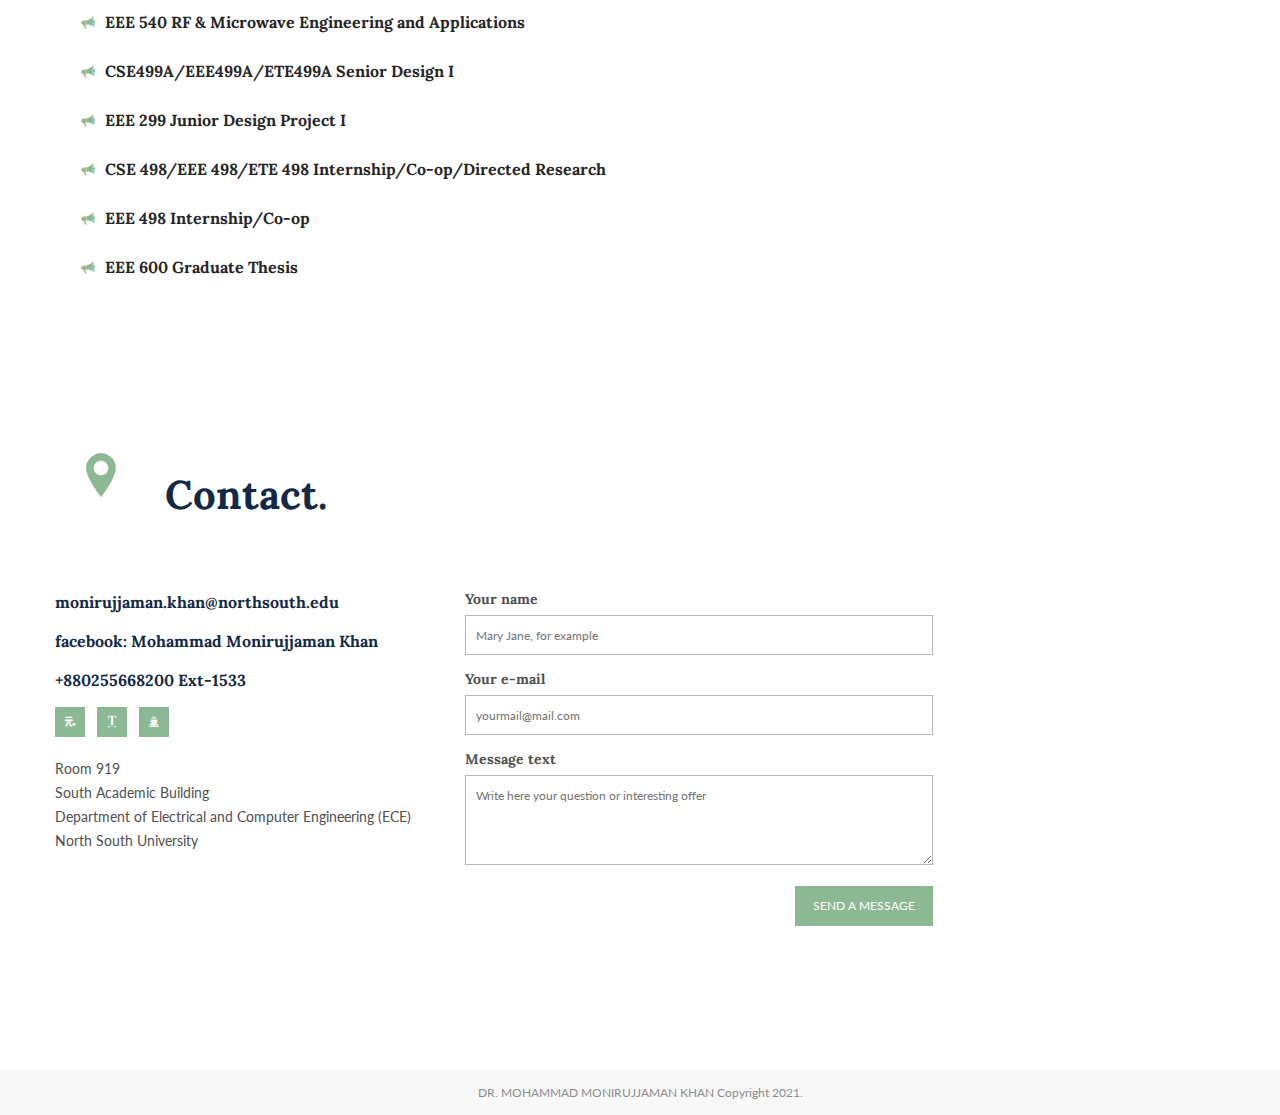
==== commit 0c6c3a15: "okkk" ====
--- a/index.html
+++ b/index.html
@@ -74,7 +74,7 @@
         </li>
         </ul>
         <p class="u-mb-10"><span class="u-block">Hello!</span> I am currently working as an Associate Professor in the Department 
-            of Electrical and Computer Engineering at North South University, Dhaka, Bangladesh. I got my B.Eng. degree in Electrical and Electronic Engineering
+            of Electrical and Computer Engineering at North South University, Dhaka, Bangladesh. I completed my B.Eng. degree in Electrical and Electronic Engineering
              from Queen Mary University of London (QMUL), United Kingdom, with First Class Honours. I received the Draper’s Company Undergraduate Prize 2008 from
               Queen Mary University of London for outstanding academic merit. I completed my PhD degree in Electrical and Electronic Engineering from 
               Queen Mary University of London (QMUL).I  PhD was funded by Queen Mary University of London full scholarship. After completing  I  PhD, 
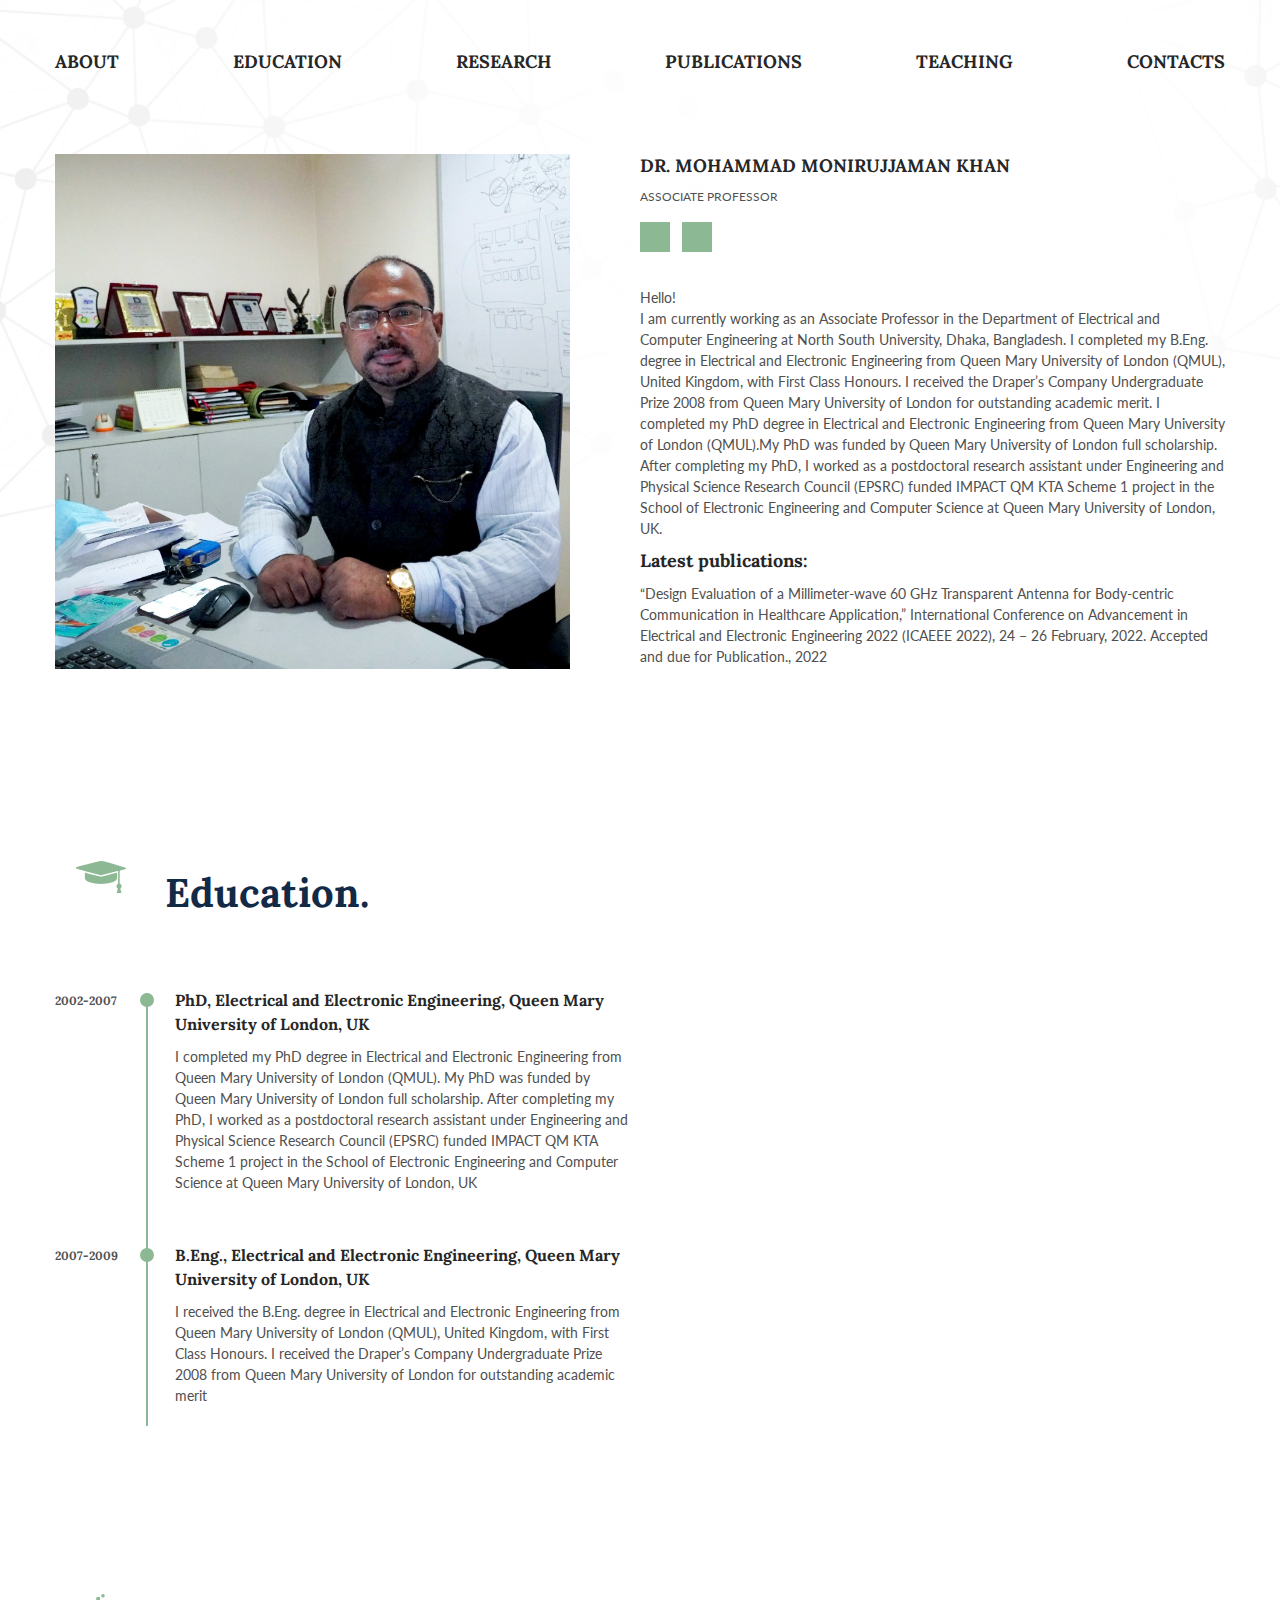
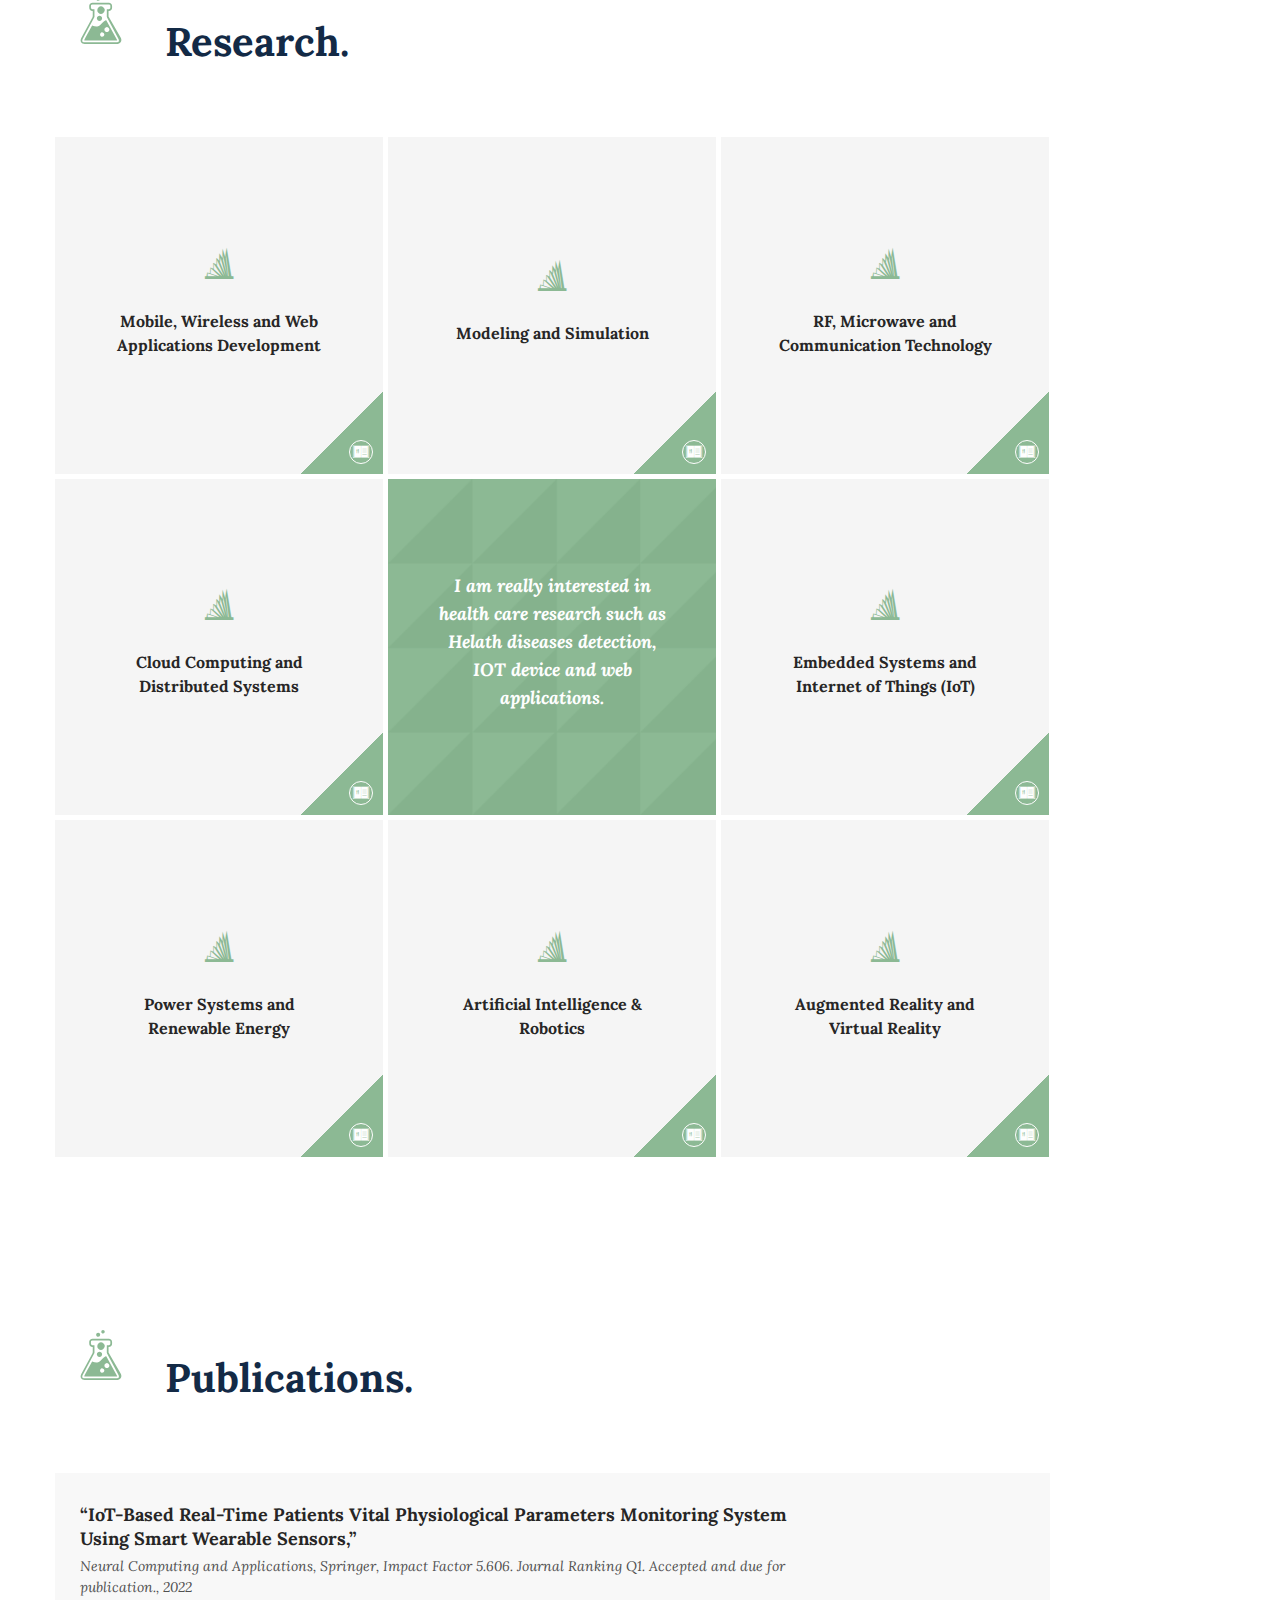
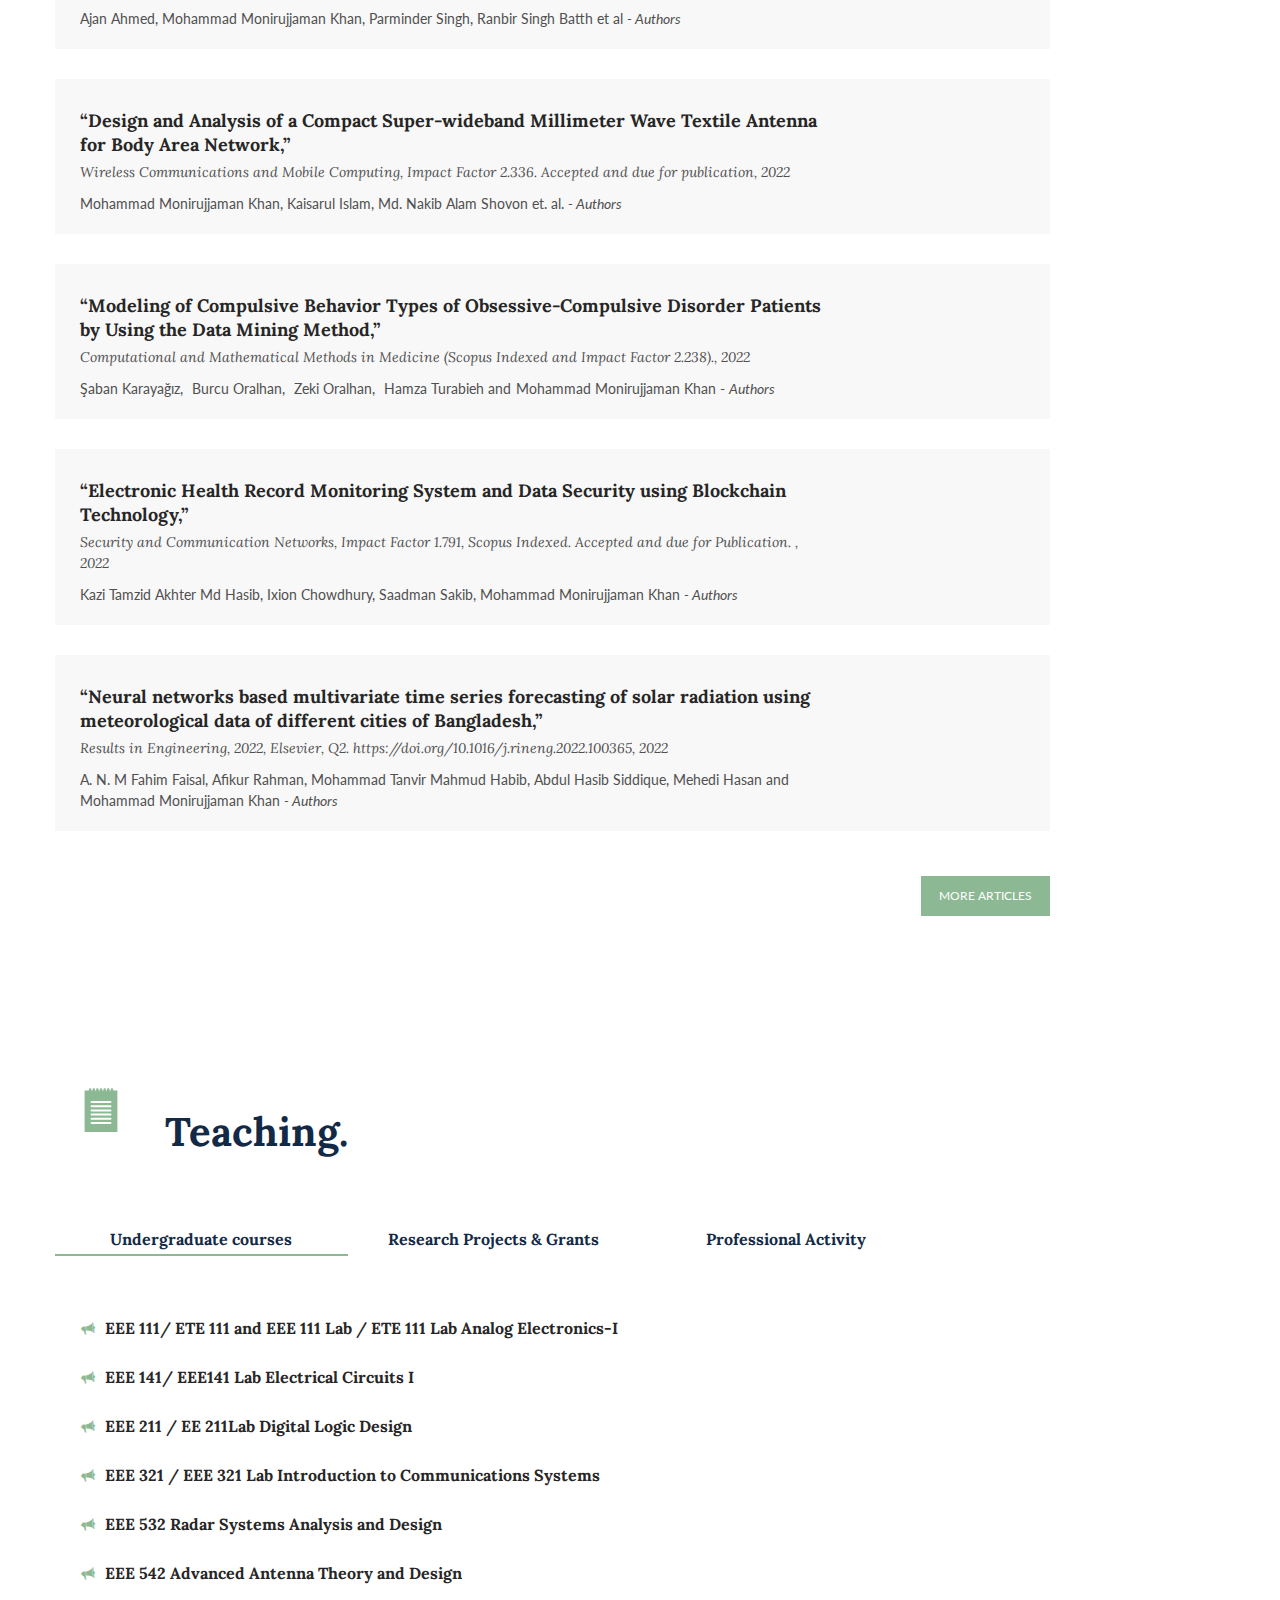
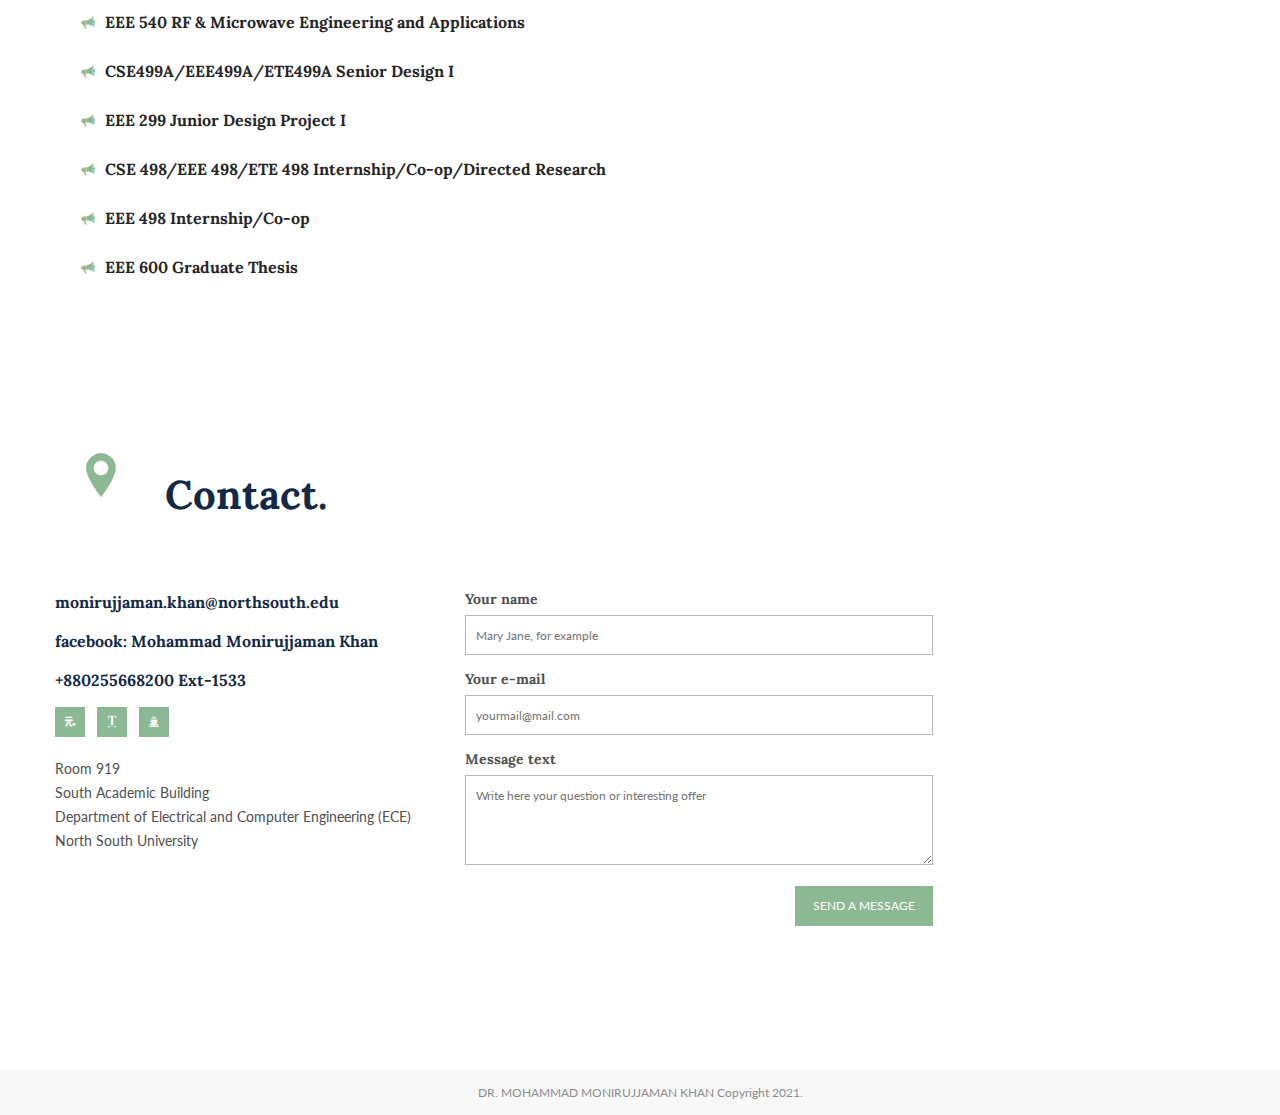
==== commit 15a3a067: "okey 2" ====
--- a/index.html
+++ b/index.html
@@ -77,8 +77,8 @@
             of Electrical and Computer Engineering at North South University, Dhaka, Bangladesh. I completed my B.Eng. degree in Electrical and Electronic Engineering
              from Queen Mary University of London (QMUL), United Kingdom, with First Class Honours. I received the Draper’s Company Undergraduate Prize 2008 from
               Queen Mary University of London for outstanding academic merit. I completed my PhD degree in Electrical and Electronic Engineering from 
-              Queen Mary University of London (QMUL).I  PhD was funded by Queen Mary University of London full scholarship. After completing  I  PhD, 
-              Dr Khan worked as a postdoctoral research assistant under Engineering and Physical Science Research Council (EPSRC) funded IMPACT QM KTA Scheme 
+              Queen Mary University of London (QMUL).My PhD was funded by Queen Mary University of London full scholarship. After completing  my  PhD, 
+              I worked as a postdoctoral research assistant under Engineering and Physical Science Research Council (EPSRC) funded IMPACT QM KTA Scheme 
               1 project in the School of Electronic Engineering and Computer Science at Queen Mary University of London, UK.</p>
 
 
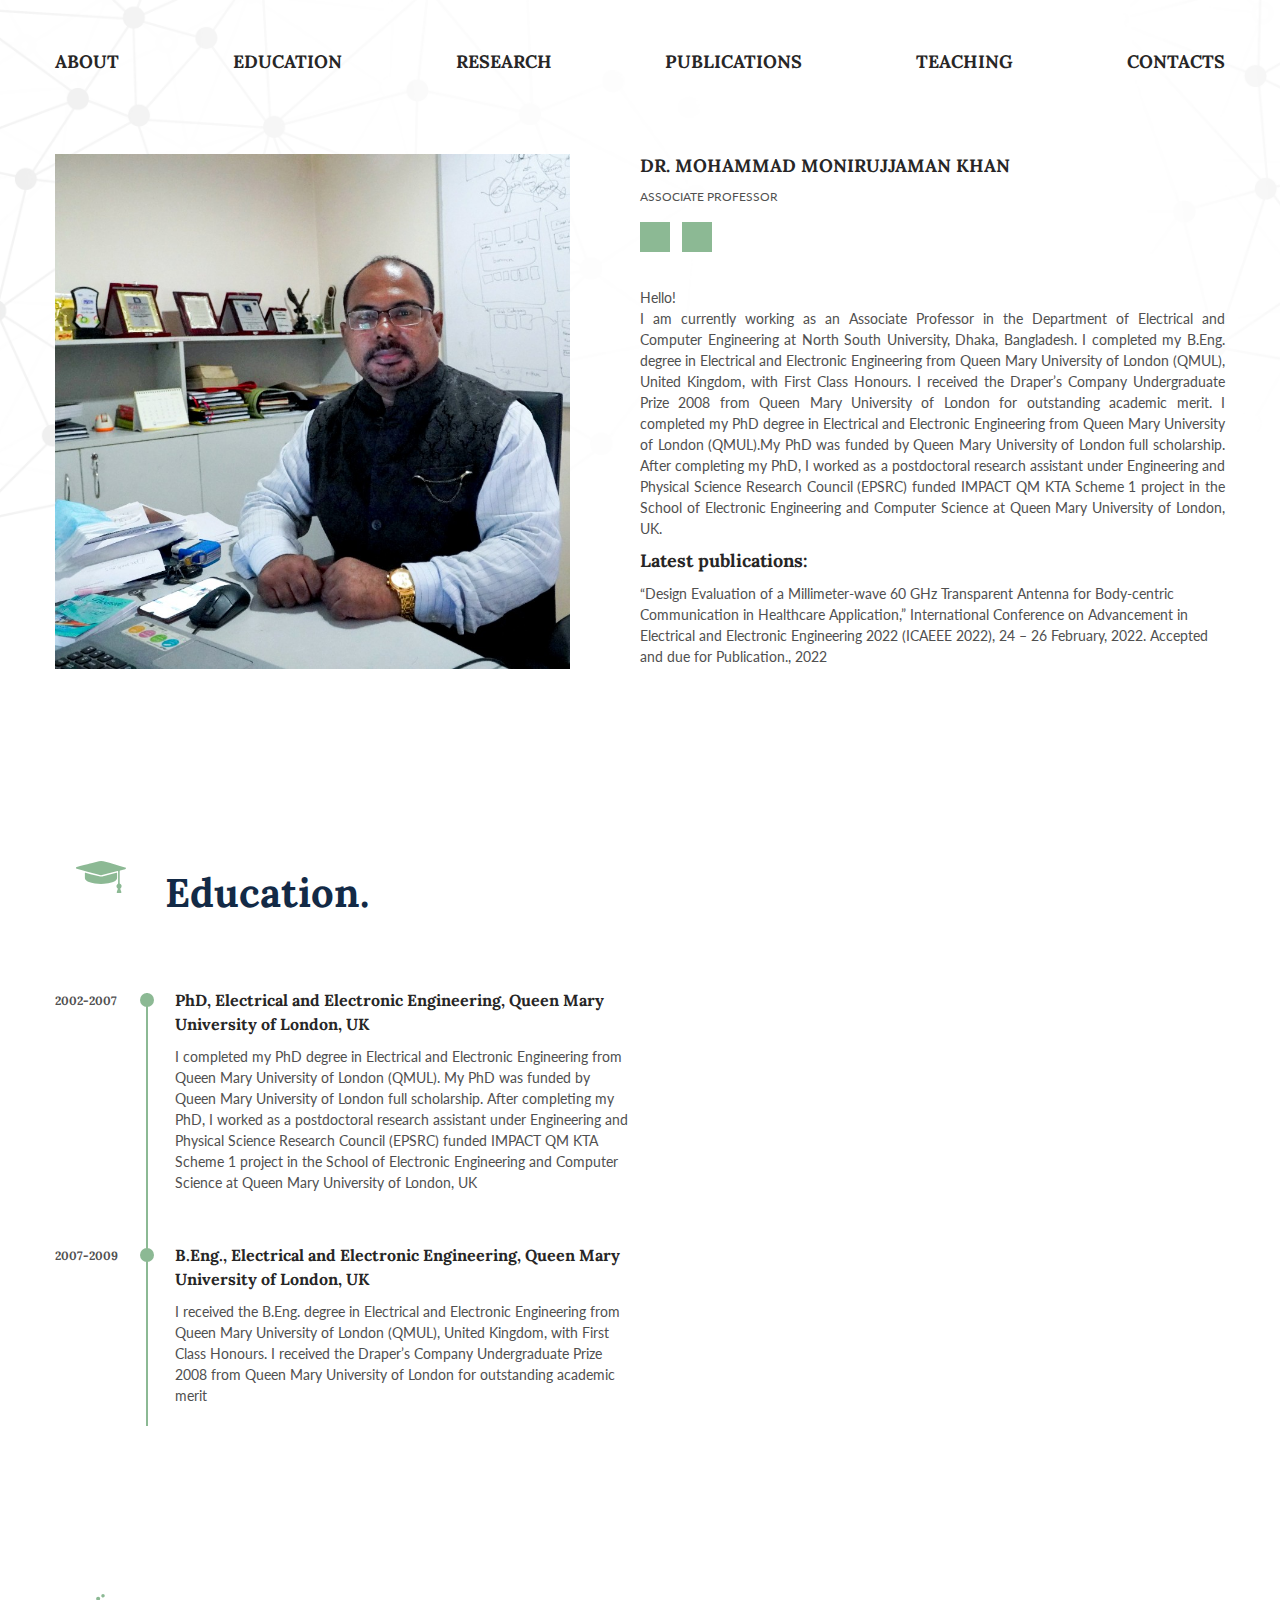
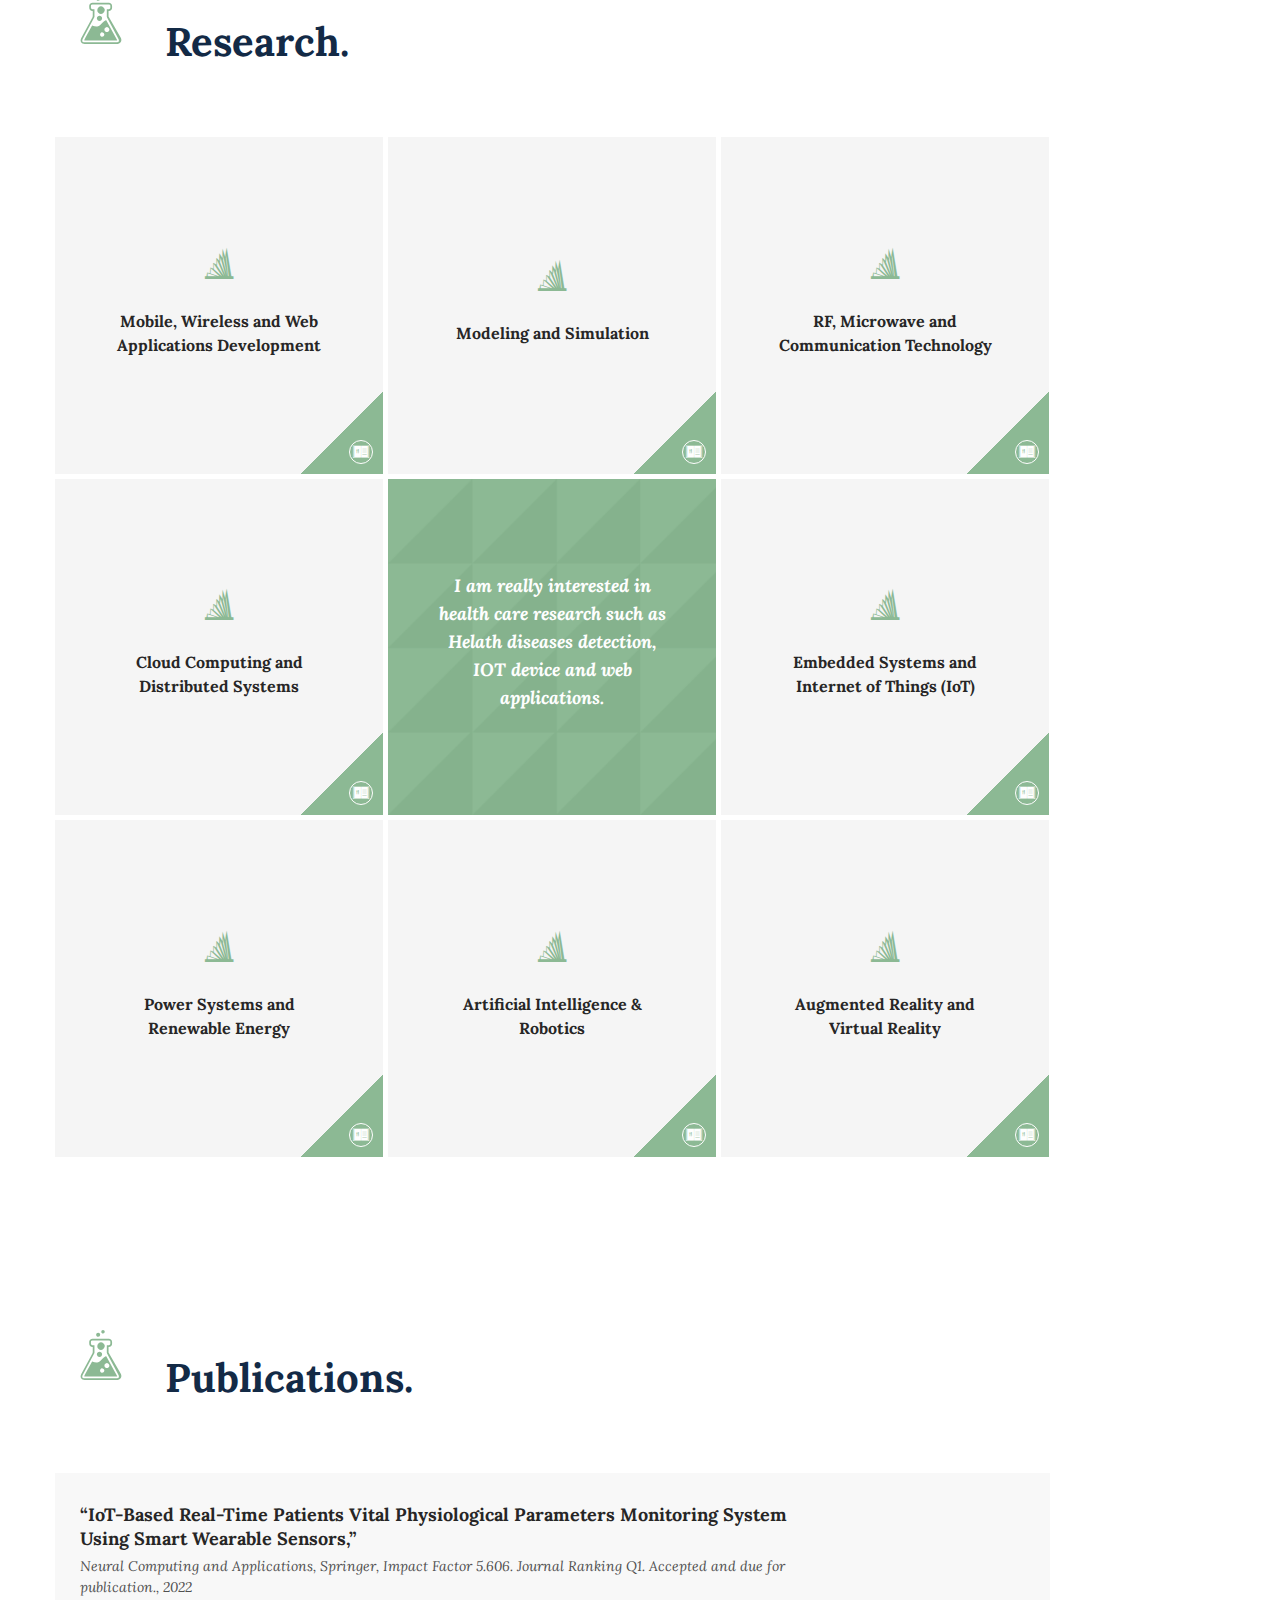
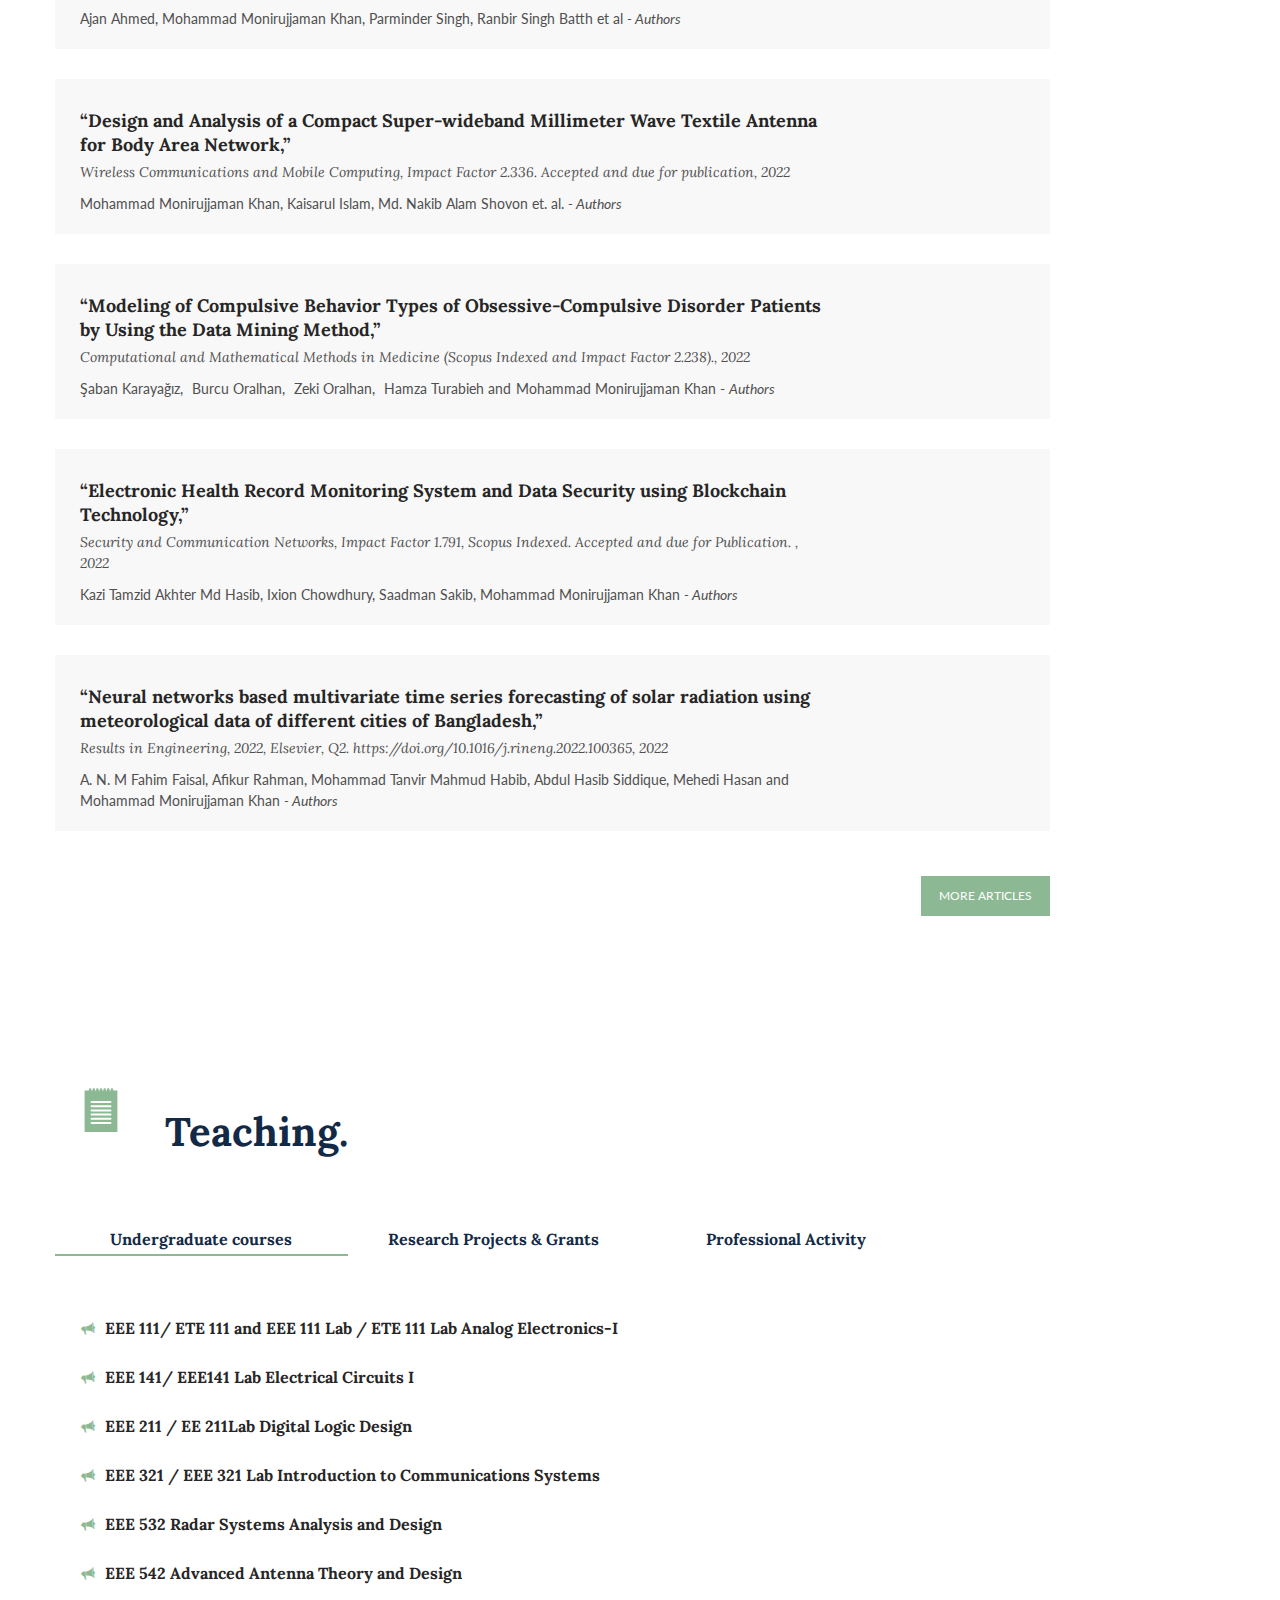
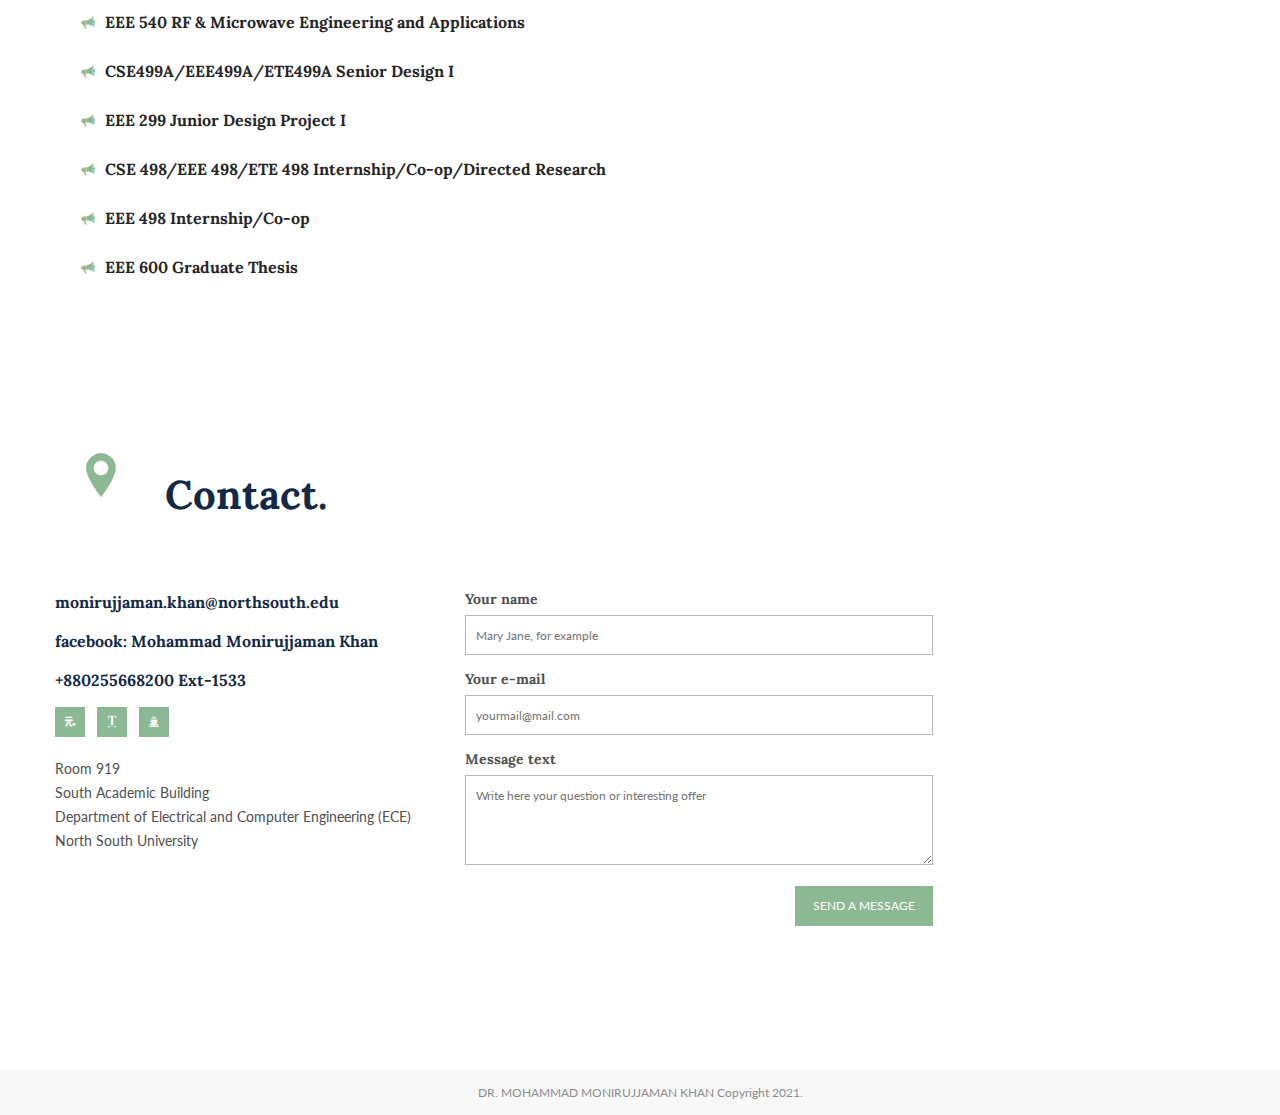
==== commit 33345e64: "Alhamdulillah All Done" ====
--- a/index.html
+++ b/index.html
@@ -73,7 +73,7 @@
          
         </li>
         </ul>
-        <p class="u-mb-10"><span class="u-block">Hello!</span> I am currently working as an Associate Professor in the Department 
+        <p class="u-mb-10" style="text-align: justify;"><span class="u-block">Hello!</span> I am currently working as an Associate Professor in the Department 
             of Electrical and Computer Engineering at North South University, Dhaka, Bangladesh. I completed my B.Eng. degree in Electrical and Electronic Engineering
              from Queen Mary University of London (QMUL), United Kingdom, with First Class Honours. I received the Draper’s Company Undergraduate Prize 2008 from
               Queen Mary University of London for outstanding academic merit. I completed my PhD degree in Electrical and Electronic Engineering from 
@@ -167,12 +167,7 @@
               <div class="c-card__content js-card-content">
                
               </div>
-              <div class="c-card__modal-content js-card-modal-content">
-                <p class="c-card__text">Lorem ipsum dolor sit amet, consectetur adipisicing elit, sed do eiusmod tempor incididunt ut labore et dolore magna aliqua. Ut enim ad minim veniam, quis nostrud exercitation ullamco laboris nisi ut aliquip ex ea commodo consequat. Duis aute irure dolor in reprehenderit in voluptate velit esse cillum dolore eu fugiat nulla pariatur. Excepteur sint occaecat cupidatat non proident, sunt in culpa qui officia deserunt mollit anim id est laborum. Sed ut perspiciatis unde omnis iste natus error sit voluptatem accusantium doloremque laudantium, totam rem aperiam, eaque ipsa quae ab illo inventore veritatis et quasi architecto beatae vitae dicta sunt explicabo. Nemo enim ipsam voluptatem quia voluptas sit aspernatur aut odit aut fugit.</p>
-                <p class="c-card__link-caption">Check my projects:</p>
-                <a class="c-card__link" href="#">Investigation of rabbit’s neuronal reaction</a>
-                <a class="c-card__link" href="#">What is the main factor of peoples agression?</a>
-              </div>
+              
             </div>
             <div class="c-card__button">
               <button class="c-card__button-field" type="button"></button>
@@ -189,12 +184,7 @@
               <div class="c-card__content js-card-content">
                
               </div>
-              <div class="c-card__modal-content js-card-modal-content">
-                <p class="c-card__text">Lorem ipsum dolor sit amet, consectetur adipisicing elit, sed do eiusmod tempor incididunt ut labore et dolore magna aliqua. Ut enim ad minim veniam, quis nostrud exercitation ullamco laboris nisi ut aliquip ex ea commodo consequat. Duis aute irure dolor in reprehenderit in voluptate velit esse cillum dolore eu fugiat nulla pariatur. Excepteur sint occaecat cupidatat non proident, sunt in culpa qui officia deserunt mollit anim id est laborum. Sed ut perspiciatis unde omnis iste natus error sit voluptatem accusantium doloremque laudantium, totam rem aperiam, eaque ipsa quae ab illo inventore veritatis et quasi architecto beatae vitae dicta sunt explicabo. Nemo enim ipsam voluptatem quia voluptas sit aspernatur aut odit aut fugit.</p>
-                <p class="c-card__link-caption">Check my projects:</p>
-                <a class="c-card__link" href="#">Investigation of rabbit’s neuronal reaction</a>
-                <a class="c-card__link" href="#">What is the main factor of peoples agression?</a>
-              </div>
+              
             </div>
             <div class="c-card__button">
               <button class="c-card__button-field" type="button"></button>
@@ -211,12 +201,7 @@
               <div class="c-card__content js-card-content">
                 
               </div>
-              <div class="c-card__modal-content js-card-modal-content">
-                <p class="c-card__text">Lorem ipsum dolor sit amet, consectetur adipisicing elit, sed do eiusmod tempor incididunt ut labore et dolore magna aliqua. Ut enim ad minim veniam, quis nostrud exercitation ullamco laboris nisi ut aliquip ex ea commodo consequat. Duis aute irure dolor in reprehenderit in voluptate velit esse cillum dolore eu fugiat nulla pariatur. Excepteur sint occaecat cupidatat non proident, sunt in culpa qui officia deserunt mollit anim id est laborum. Sed ut perspiciatis unde omnis iste natus error sit voluptatem accusantium doloremque laudantium, totam rem aperiam, eaque ipsa quae ab illo inventore veritatis et quasi architecto beatae vitae dicta sunt explicabo. Nemo enim ipsam voluptatem quia voluptas sit aspernatur aut odit aut fugit.</p>
-                <p class="c-card__link-caption">Check my projects:</p>
-                <a class="c-card__link" href="#">Investigation of rabbit’s neuronal reaction</a>
-                <a class="c-card__link" href="#">What is the main factor of peoples agression?</a>
-              </div>
+              
             </div>
             <div class="c-card__button">
               <button class="c-card__button-field" type="button"></button>
@@ -233,12 +218,7 @@
               <div class="c-card__content js-card-content">
                 
               </div>
-              <div class="c-card__modal-content js-card-modal-content">
-               
-                <p class="c-card__link-caption">Check my projects:</p>
-                <a class="c-card__link" href="#">Investigation of rabbit’s neuronal reaction</a>
-                <a class="c-card__link" href="#">What is the main factor of peoples agression?</a>
-              </div>
+              
             </div>
             <div class="c-card__button">
               <button class="c-card__button-field" type="button"></button>
@@ -264,75 +244,55 @@
               <div class="c-card__content js-card-content">
                 
               </div>
-              <div class="c-card__modal-content js-card-modal-content">
+              
+            </div>
+            <div class="c-card__button">
+              <button class="c-card__button-field" type="button"></button>
+            </div>
+          </div>
+          <div class="c-card__item js-toggle-modal">
+            <div class="c-card__sizer"></div>
+            <div class="c-card__inner">
+              <div class="c-card__icon">
+                <i class="icofont icofont-brain"></i>
+              </div>
+              <h4 class="c-card__header">Power Systems and Renewable Energy</h4>
+              <div class="c-card__content js-card-content">
                
-                <p class="c-card__link-caption">Check my projects:</p>
-                <a class="c-card__link" href="#">Investigation of rabbit’s neuronal reaction</a>
-                <a class="c-card__link" href="#">What is the main factor of peoples agression?</a>
-              </div>
-            </div>
-            <div class="c-card__button">
-              <button class="c-card__button-field" type="button"></button>
-            </div>
-          </div>
-          <div class="c-card__item js-toggle-modal">
-            <div class="c-card__sizer"></div>
-            <div class="c-card__inner">
-              <div class="c-card__icon">
-                <i class="icofont icofont-brain"></i>
-              </div>
-              <h4 class="c-card__header">Power Systems and Renewable Energy</h4>
+              </div>
+              
+            </div>
+            <div class="c-card__button">
+              <button class="c-card__button-field" type="button"></button>
+            </div>
+          </div>
+          <div class="c-card__item js-toggle-modal">
+            <div class="c-card__sizer"></div>
+            <div class="c-card__inner">
+              <div class="c-card__icon">
+                <i class="icofont icofont-brain"></i>
+              </div>
+              <h4 class="c-card__header">Artificial Intelligence & Robotics</h4>
               <div class="c-card__content js-card-content">
                
               </div>
-              <div class="c-card__modal-content js-card-modal-content">
+              
+            </div>
+            <div class="c-card__button">
+              <button class="c-card__button-field" type="button"></button>
+            </div>
+          </div>
+          <div class="c-card__item js-toggle-modal">
+            <div class="c-card__sizer"></div>
+            <div class="c-card__inner">
+              <div class="c-card__icon">
+                <i class="icofont icofont-brain"></i>
+              </div>
+              <h4 class="c-card__header">Augmented Reality and Virtual Reality</h4>
+              <div class="c-card__content js-card-content">
                 
-                <p class="c-card__link-caption">Check my projects:</p>
-                <a class="c-card__link" href="#">Investigation of rabbit’s neuronal reaction</a>
-                <a class="c-card__link" href="#">What is the main factor of peoples agression?</a>
-              </div>
-            </div>
-            <div class="c-card__button">
-              <button class="c-card__button-field" type="button"></button>
-            </div>
-          </div>
-          <div class="c-card__item js-toggle-modal">
-            <div class="c-card__sizer"></div>
-            <div class="c-card__inner">
-              <div class="c-card__icon">
-                <i class="icofont icofont-brain"></i>
-              </div>
-              <h4 class="c-card__header">Artificial Intelligence & Robotics</h4>
-              <div class="c-card__content js-card-content">
-               
-              </div>
-              <div class="c-card__modal-content js-card-modal-content">
-                
-                <p class="c-card__link-caption">Check my projects:</p>
-                <a class="c-card__link" href="#">Investigation of rabbit’s neuronal reaction</a>
-                <a class="c-card__link" href="#">What is the main factor of peoples agression?</a>
-              </div>
-            </div>
-            <div class="c-card__button">
-              <button class="c-card__button-field" type="button"></button>
-            </div>
-          </div>
-          <div class="c-card__item js-toggle-modal">
-            <div class="c-card__sizer"></div>
-            <div class="c-card__inner">
-              <div class="c-card__icon">
-                <i class="icofont icofont-brain"></i>
-              </div>
-              <h4 class="c-card__header">Augmented Reality and Virtual Reality</h4>
-              <div class="c-card__content js-card-content">
-                
-              </div>
-              <div class="c-card__modal-content js-card-modal-content">
-        
-                <p class="c-card__link-caption">Check my projects:</p>
-                <a class="c-card__link" href="#">Investigation of rabbit’s neuronal reaction</a>
-                <a class="c-card__link" href="#">What is the main factor of peoples agression?</a>
-              </div>
+              </div>
+              
             </div>
             <div class="c-card__button">
               <button class="c-card__button-field" type="button"></button>
